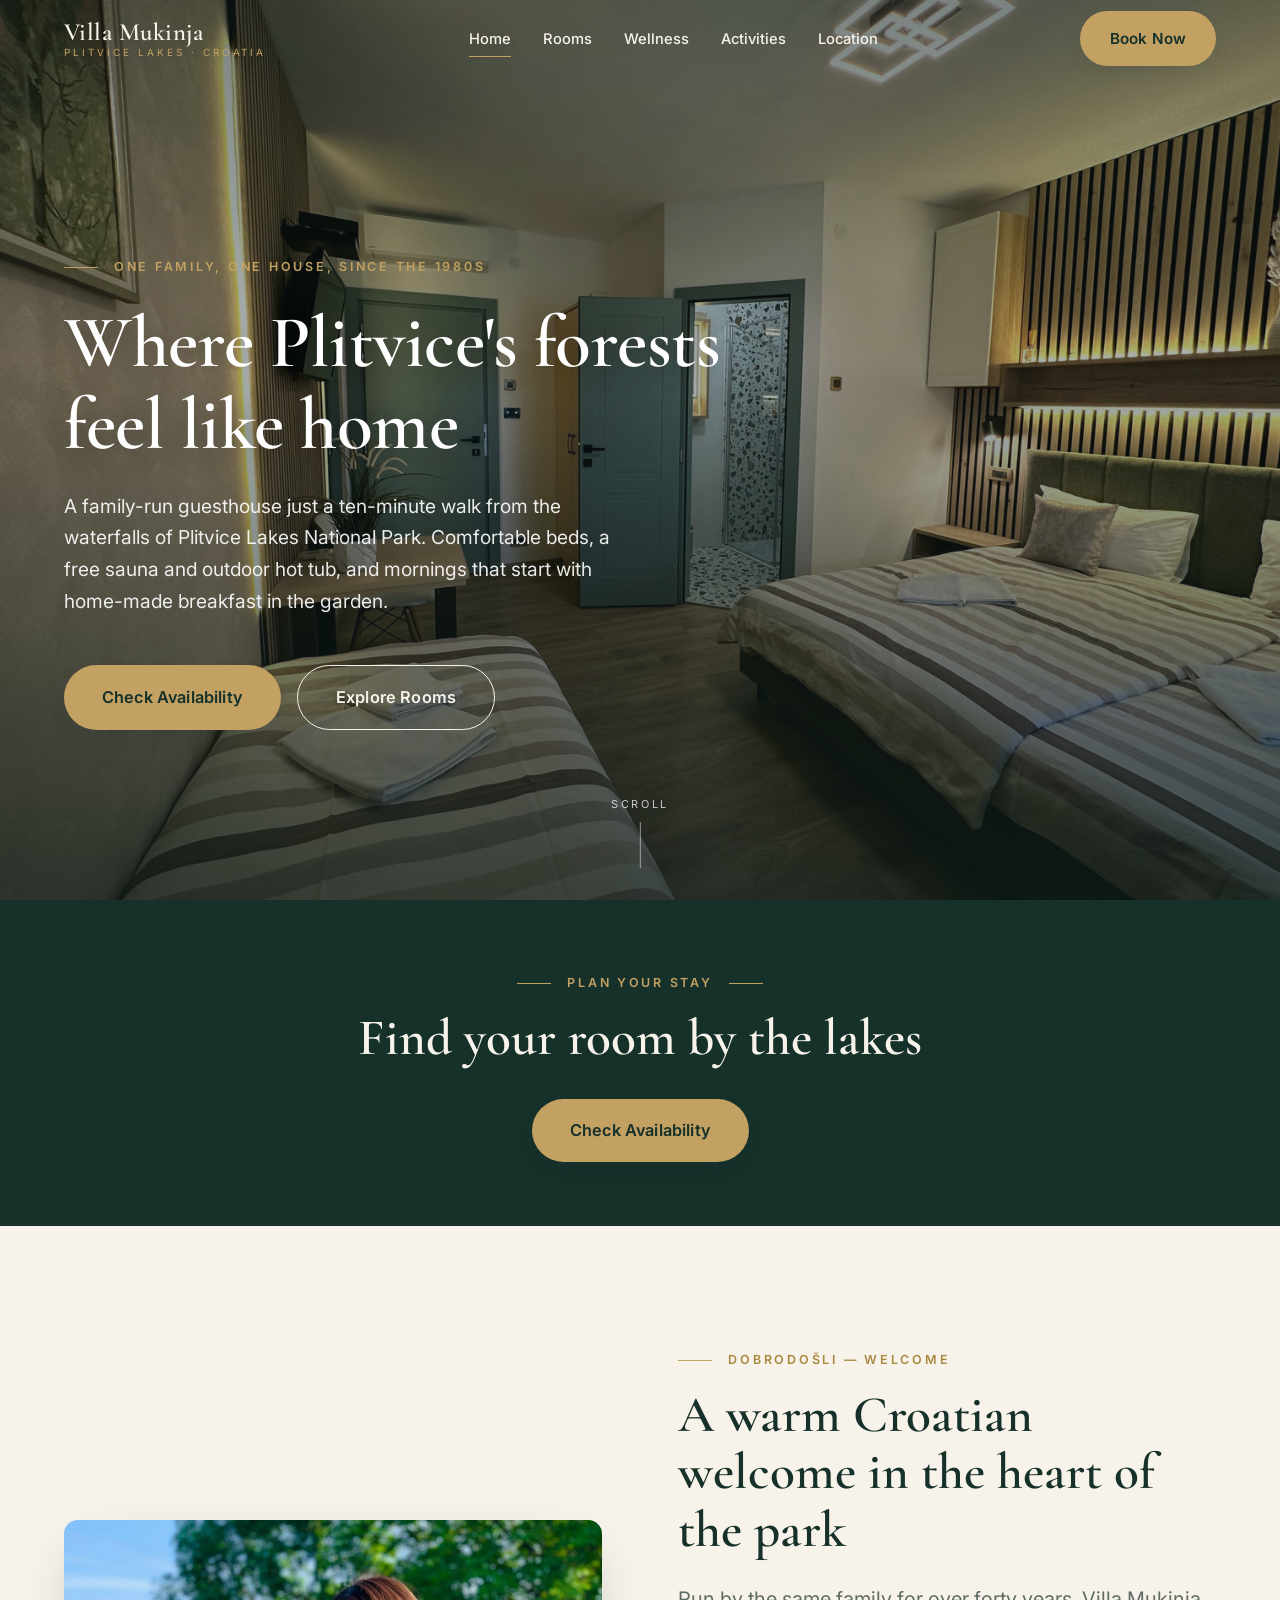
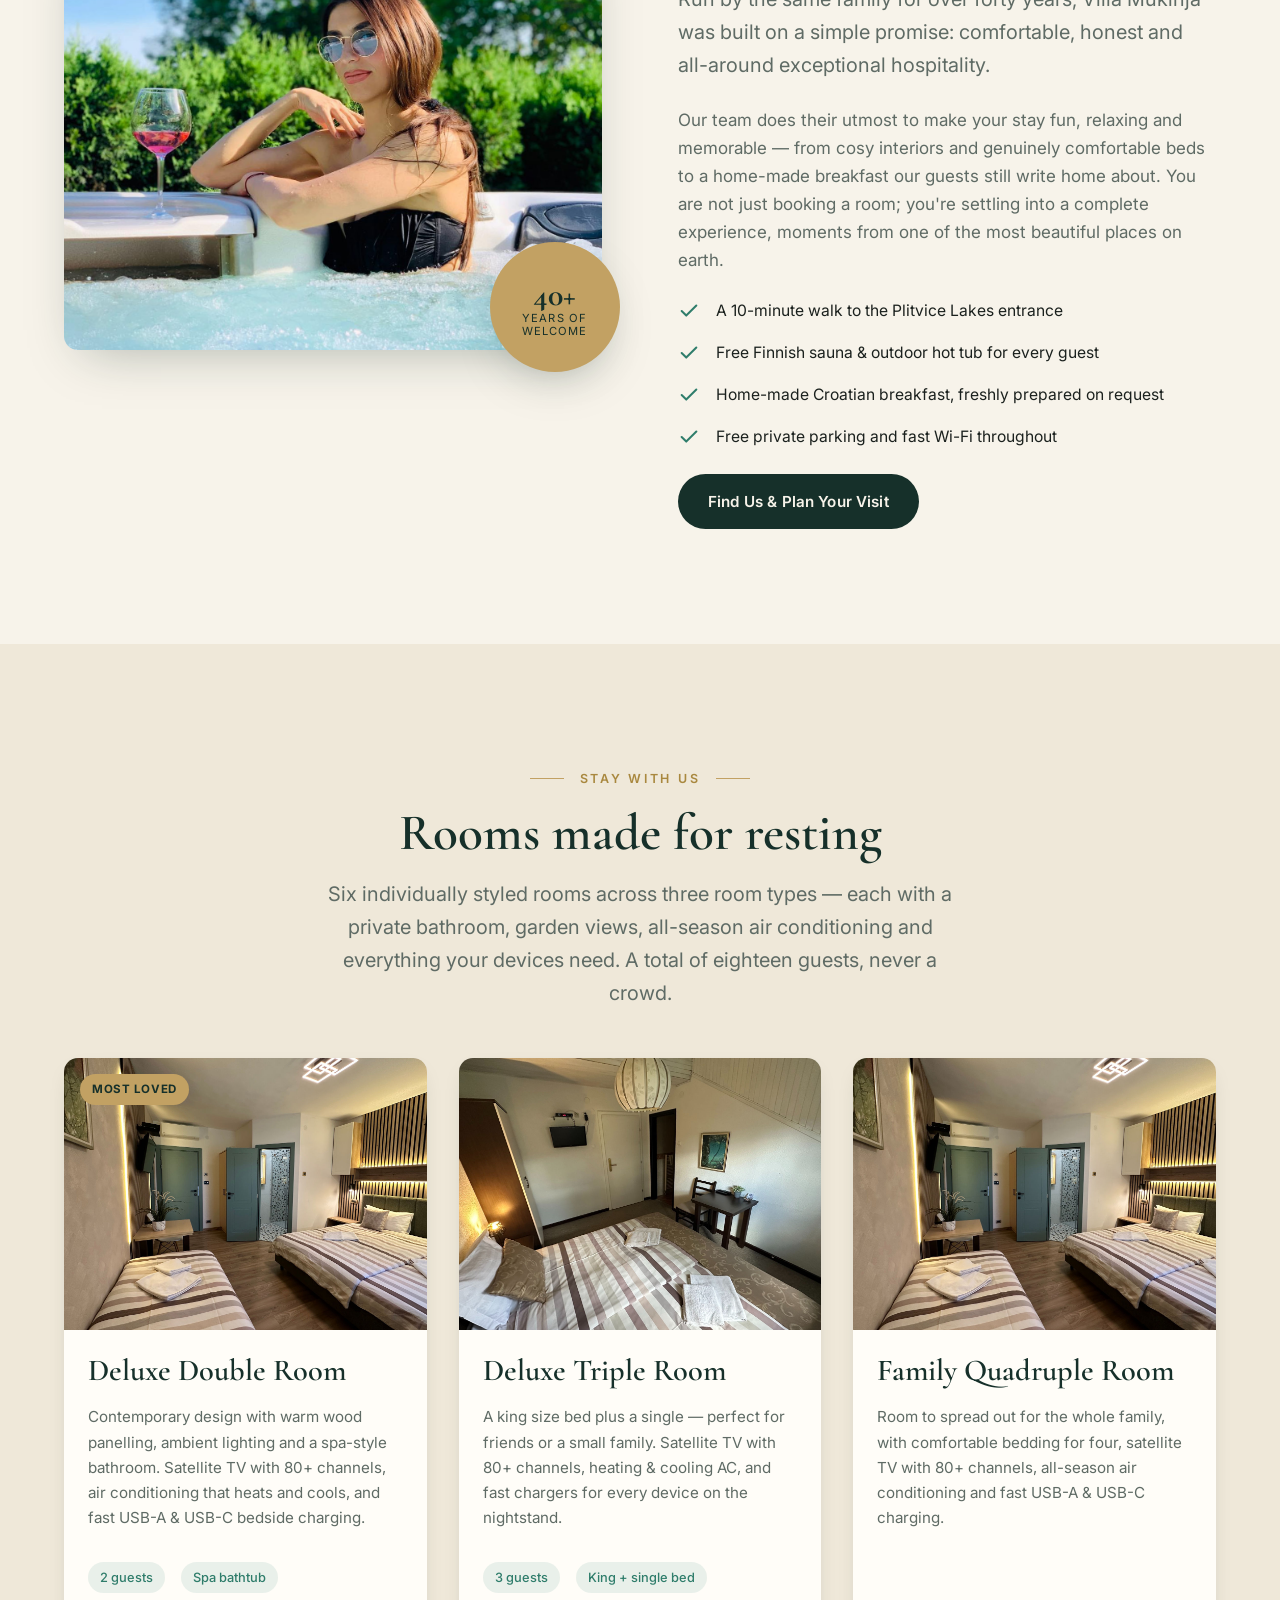
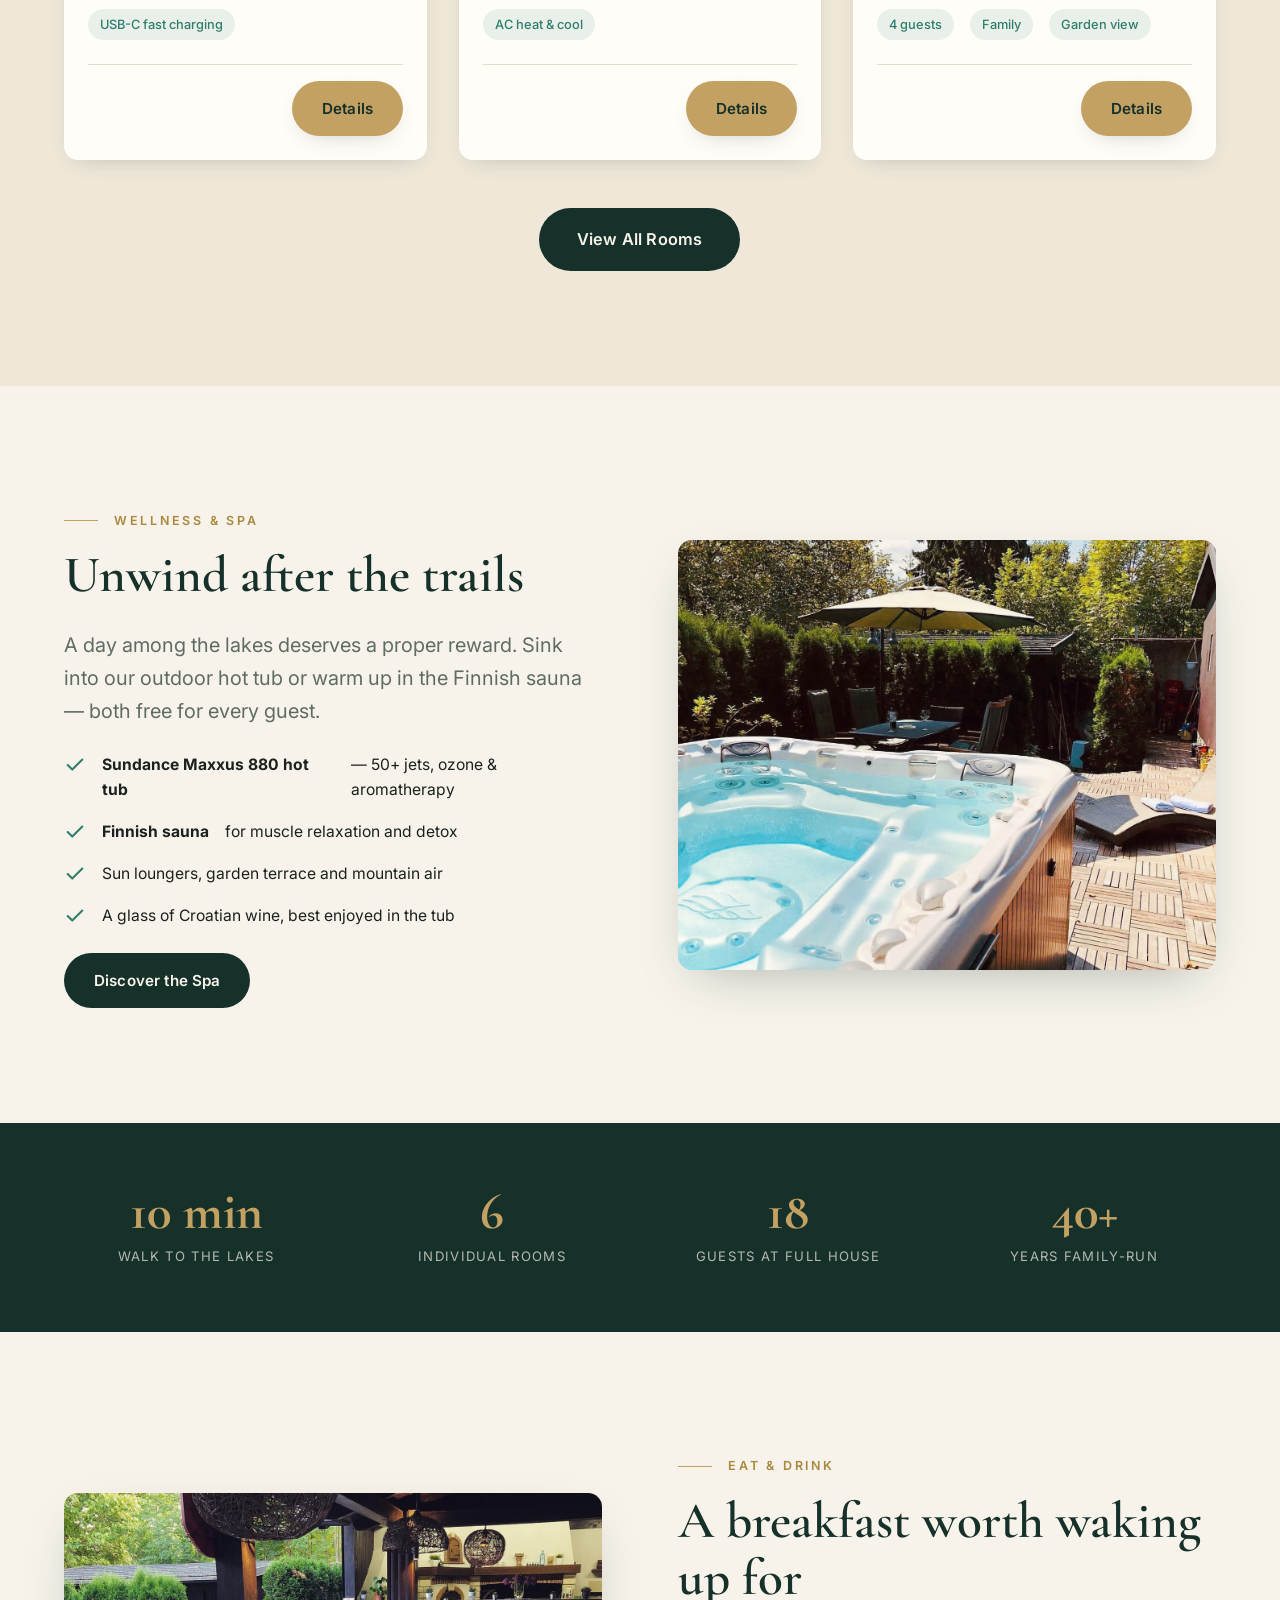
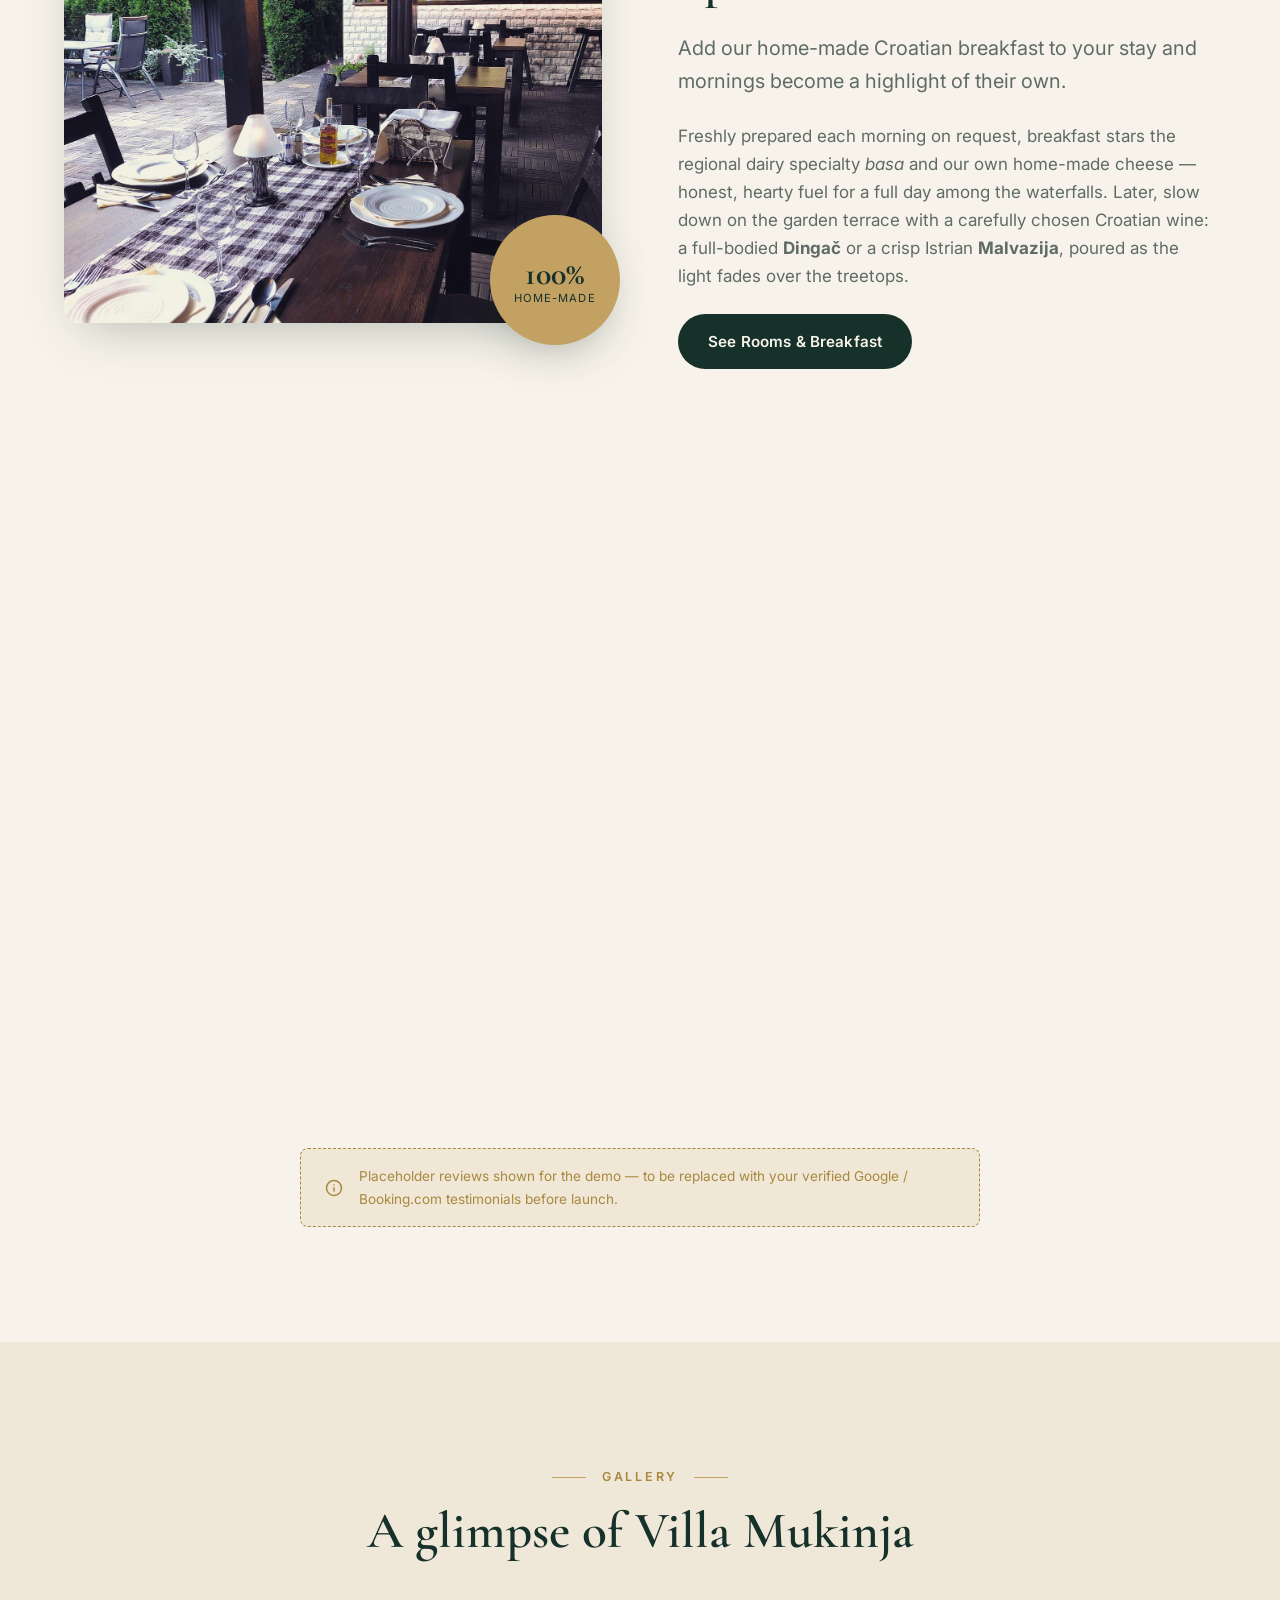
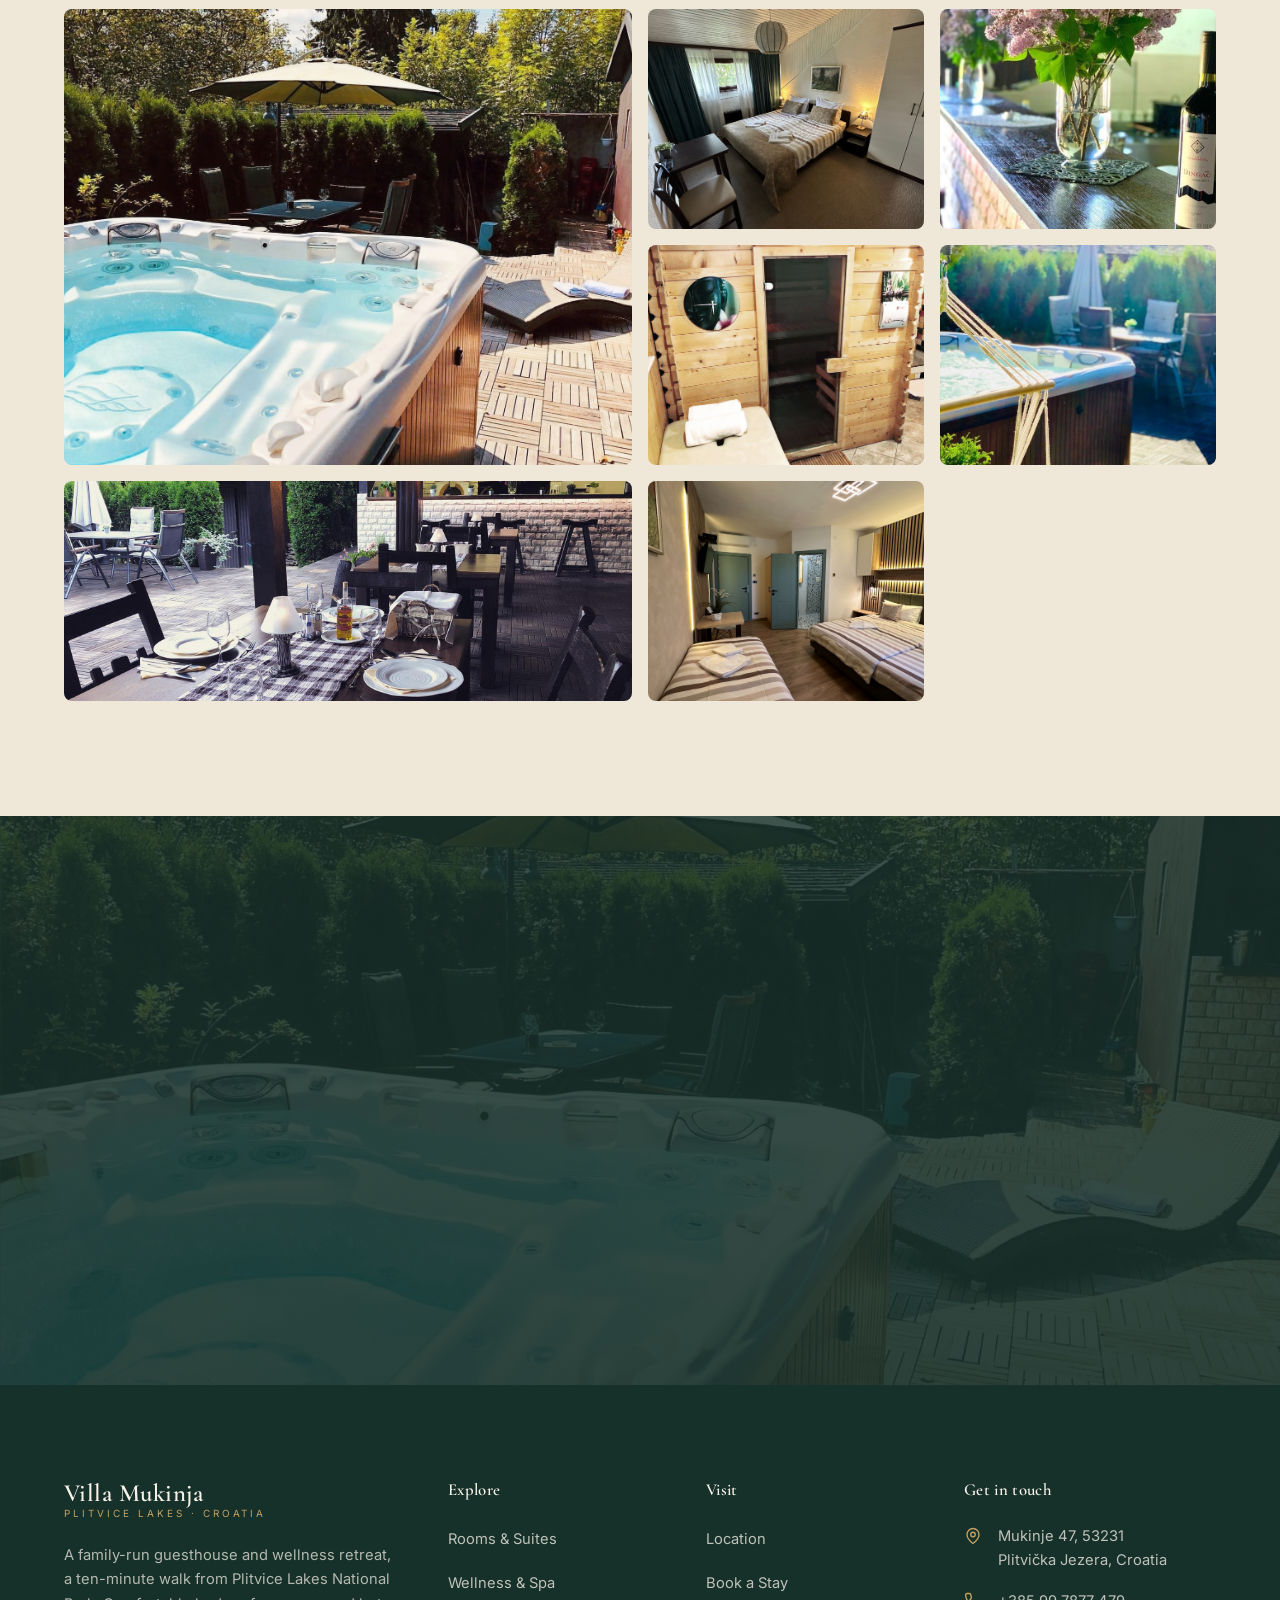
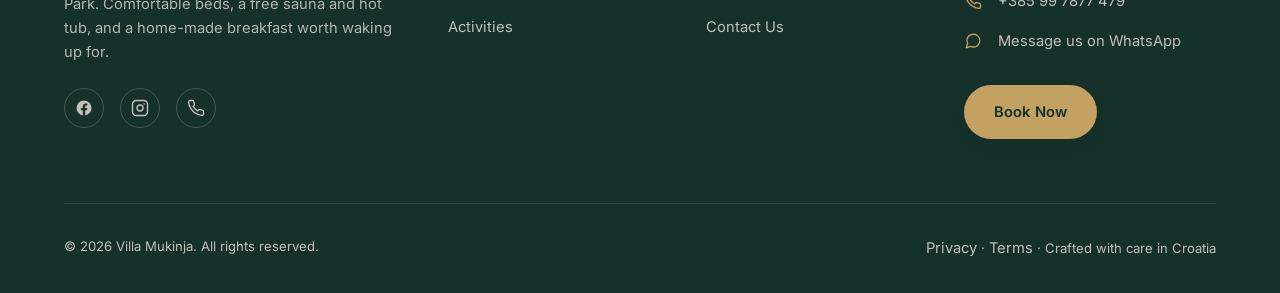
==== index.html @ 8e99ffc9 "Mobile homepage refinements 1. Hero: content sits higher on phones so the photo reads first;    stag" ====
<!DOCTYPE html>
<html lang="en">
<head>
<meta charset="UTF-8">
<meta name="viewport" content="width=device-width, initial-scale=1">
<title>Villa Mukinja | Family-Run Guesthouse & Wellness at Plitvice Lakes, Croatia</title>
<meta name="description" content="A family-run guesthouse with Finnish sauna & outdoor hot tub, a 10-minute walk from Plitvice Lakes National Park. Comfortable rooms, home-made breakfast on request. Book direct for the best rate.">
<link rel="canonical" href="https://www.plitvice-lakes.com/">

<!-- Open Graph -->
<meta property="og:type" content="website">
<meta property="og:title" content="Villa Mukinja | Family-Run Guesthouse & Wellness at Plitvice Lakes">
<meta property="og:description" content="Comfortable rooms, Finnish sauna & outdoor hot tub minutes from Plitvice Lakes National Park. Family-run hospitality since the 1980s.">
<meta property="og:image" content="https://www.plitvice-lakes.com/assets/images/spa-2.jpg">
<meta property="og:url" content="https://www.plitvice-lakes.com/">
<meta name="twitter:card" content="summary_large_image">

<!-- Fonts: preconnect + display swap (self-host before production, per playbook) -->
<link rel="preconnect" href="https://fonts.googleapis.com">
<link rel="preconnect" href="https://fonts.gstatic.com" crossorigin>
<link href="https://fonts.googleapis.com/css2?family=Cormorant+Garamond:wght@500;600;700&family=Inter:wght@400;500;600;700&display=swap" rel="stylesheet">

<!-- Preload LCP hero image -->
<link rel="preload" as="image" href="assets/images/hero.jpg" fetchpriority="high">

<link rel="stylesheet" href="assets/css/style.css">

<!-- Schema: LocalBusiness / GuestHouse -->
<script type="application/ld+json">
{
  "@context": "https://schema.org",
  "@type": "GuestHouse",
  "name": "Villa Mukinja",
  "description": "Family-run guesthouse with Finnish sauna and outdoor hot tub, a 10-minute walk from Plitvice Lakes National Park.",
  "url": "https://www.plitvice-lakes.com/",
  "telephone": "+385997877479",
  "image": "https://www.plitvice-lakes.com/assets/images/hero.jpg",
  "priceRange": "€€",
  "address": {
    "@type": "PostalAddress",
    "streetAddress": "Mukinje 47",
    "addressLocality": "Plitvička Jezera",
    "postalCode": "53231",
    "addressCountry": "HR"
  },
  "geo": { "@type": "GeoCoordinates", "latitude": 44.8654, "longitude": 15.6094 },
  "amenityFeature": [
    { "@type": "LocationFeatureSpecification", "name": "Finnish sauna", "value": true },
    { "@type": "LocationFeatureSpecification", "name": "Outdoor hot tub", "value": true },
    { "@type": "LocationFeatureSpecification", "name": "Free WiFi", "value": true },
    { "@type": "LocationFeatureSpecification", "name": "Free parking", "value": true },
    { "@type": "LocationFeatureSpecification", "name": "Air conditioning", "value": true }
  ],
  "sameAs": [
    "https://www.facebook.com/villa.mukinja/",
    "https://www.instagram.com/villamukinja"
  ]
}
</script>
</head>
<body>

<!-- ============ HEADER ============ -->
<header class="header">
  <div class="container">
    <a class="brand" href="index.html" aria-label="Villa Mukinja home">
      <span class="name">Villa Mukinja</span>
      <span class="sub">Plitvice Lakes · Croatia</span>
    </a>
    <nav class="nav" aria-label="Primary">
      <a href="index.html" class="active">Home</a>
      <a href="rooms.html">Rooms</a>
      <a href="wellness.html">Wellness</a>
      <a href="activities.html">Activities</a>
      <a href="contact.html">Location</a>
      <a class="btn btn-primary" href="booking.html" data-book>Book Now</a>
    </nav>
    <div class="header-cta">
      <a class="btn btn-primary" href="booking.html" data-book>Book Now</a>
      <button class="burger" aria-label="Open menu" aria-expanded="false">
        <span></span><span></span><span></span>
      </button>
    </div>
  </div>
</header>

<!-- ============ HERO ============ -->
<section class="hero">
  <div class="hero-bg"><img src="assets/images/hero.jpg" alt="Stylish modern guest room at Villa Mukinja near Plitvice Lakes" width="1600" height="1067"></div>
  <div class="container">
    <div class="hero-inner">
      <span class="eyebrow reveal">One family, one house, since the 1980s</span>
      <h1 class="reveal d1">Where Plitvice's forests<br>feel like home</h1>
      <p class="lead reveal d2">A family-run guesthouse just a ten-minute walk from the waterfalls of Plitvice Lakes National Park. Comfortable beds, a free sauna and outdoor hot tub, and mornings that start with home-made breakfast in the garden.</p>
      <div class="hero-actions reveal d3">
        <a class="btn btn-primary btn-lg cta-primary" href="booking.html" data-book>Check Availability</a>
        <a class="btn btn-outline btn-lg cta-secondary" href="rooms.html">Explore Rooms</a>
      </div>
    </div>
  </div>
  <div class="scroll-cue"><span>Scroll</span><span class="line"></span></div>
</section>

<!-- ============ BOOKING CTA STRIP ============ -->
<section class="bookcta section--pine">
  <div class="container">
    <span class="eyebrow center">Plan your stay</span>
    <h2>Find your room by the lakes</h2>
    <a class="btn btn-primary btn-lg cta-primary" href="rooms.html">Check Availability</a>
  </div>
</section>

<!-- ============ WELCOME / ABOUT ============ -->
<section class="section">
  <div class="container">
    <div class="split">
      <div class="split-media reveal">
        <img src="assets/images/villa-2.jpg" alt="Guest relaxing in the outdoor hot tub at Villa Mukinja" loading="lazy" width="1600" height="1067">
        <div class="badge"><b>40+</b><span>Years of welcome</span></div>
      </div>
      <div class="split-body reveal d1">
        <span class="eyebrow">Dobrodošli — Welcome</span>
        <h2>A warm Croatian welcome in the heart of the park</h2>
        <p class="lead">Run by the same family for over forty years, Villa Mukinja was built on a simple promise: comfortable, honest and all-around exceptional hospitality.</p>
        <p>Our team does their utmost to make your stay fun, relaxing and memorable — from cosy interiors and genuinely comfortable beds to a home-made breakfast our guests still write home about. You are not just booking a room; you're settling into a complete experience, moments from one of the most beautiful places on earth.</p>
        <ul class="feature-list">
          <li><svg viewBox="0 0 24 24" fill="none" stroke="currentColor" stroke-width="2.2" stroke-linecap="round" stroke-linejoin="round"><path d="M20 6 9 17l-5-5"/></svg> A 10-minute walk to the Plitvice Lakes entrance</li>
          <li><svg viewBox="0 0 24 24" fill="none" stroke="currentColor" stroke-width="2.2" stroke-linecap="round" stroke-linejoin="round"><path d="M20 6 9 17l-5-5"/></svg> Free Finnish sauna &amp; outdoor hot tub for every guest</li>
          <li><svg viewBox="0 0 24 24" fill="none" stroke="currentColor" stroke-width="2.2" stroke-linecap="round" stroke-linejoin="round"><path d="M20 6 9 17l-5-5"/></svg> Home-made Croatian breakfast, freshly prepared on request</li>
          <li><svg viewBox="0 0 24 24" fill="none" stroke="currentColor" stroke-width="2.2" stroke-linecap="round" stroke-linejoin="round"><path d="M20 6 9 17l-5-5"/></svg> Free private parking and fast Wi-Fi throughout</li>
        </ul>
        <a class="btn btn-dark" href="contact.html">Find Us &amp; Plan Your Visit</a>
      </div>
    </div>
  </div>
</section>

<!-- ============ ROOMS PREVIEW ============ -->
<section class="section section--cream2">
  <div class="container">
    <div class="section-head center reveal">
      <span class="eyebrow center">Stay With Us</span>
      <h2>Rooms made for resting</h2>
      <p class="lead">Six individually styled rooms across three room types — each with a private bathroom, garden views, all-season air conditioning and everything your devices need. A total of eighteen guests, never a crowd.</p>
    </div>
    <div class="grid grid-3 room-cards">
      <article class="card reveal">
        <div class="card-media"><img src="assets/images/hero.jpg" alt="Deluxe Double Room with modern wood-panelled interior" loading="lazy"><span class="card-tag">Most loved</span></div>
        <div class="card-body">
          <h3>Deluxe Double Room</h3>
          <p>Contemporary design with warm wood panelling, ambient lighting and a spa-style bathroom. Satellite TV with 80+ channels, air conditioning that heats and cools, and fast USB-A &amp; USB-C bedside charging.</p>
          <div class="card-meta"><span class="chip">2 guests</span><span class="chip">Spa bathtub</span><span class="chip">USB-C fast charging</span></div>
          <div class="card-foot"><span class="price"></span><a class="btn btn-primary cta-secondary" href="rooms.html">Details</a></div>
        </div>
      </article>
      <article class="card reveal d1">
        <div class="card-media"><img src="assets/images/room-2.jpg" alt="Deluxe Triple Room with king size bed and single bed" loading="lazy"></div>
        <div class="card-body">
          <h3>Deluxe Triple Room</h3>
          <p>A king size bed plus a single — perfect for friends or a small family. Satellite TV with 80+ channels, heating &amp; cooling AC, and fast chargers for every device on the nightstand.</p>
          <div class="card-meta"><span class="chip">3 guests</span><span class="chip">King + single bed</span><span class="chip">AC heat &amp; cool</span></div>
          <div class="card-foot"><span class="price"></span><a class="btn btn-primary cta-secondary" href="rooms.html">Details</a></div>
        </div>
      </article>
      <article class="card reveal d2">
        <div class="card-media"><img src="assets/images/room-5.jpg" alt="Spacious Family Quadruple Room" loading="lazy"></div>
        <div class="card-body">
          <h3>Family Quadruple Room</h3>
          <p>Room to spread out for the whole family, with comfortable bedding for four, satellite TV with 80+ channels, all-season air conditioning and fast USB-A &amp; USB-C charging.</p>
          <div class="card-meta"><span class="chip">4 guests</span><span class="chip">Family</span><span class="chip">Garden view</span></div>
          <div class="card-foot"><span class="price"></span><a class="btn btn-primary cta-secondary" href="rooms.html">Details</a></div>
        </div>
      </article>
    </div>
    <div style="text-align:center;margin-top:var(--s5)" class="reveal">
      <a class="btn btn-dark btn-lg" href="rooms.html">View All Rooms</a>
    </div>
  </div>
</section>

<!-- ============ WELLNESS ============ -->
<section class="section">
  <div class="container">
    <div class="split reverse">
      <div class="split-media reveal">
        <img src="assets/images/spa-2.jpg" alt="Outdoor hot tub with loungers surrounded by greenery" loading="lazy" width="1600" height="1067">
      </div>
      <div class="split-body reveal d1">
        <span class="eyebrow">Wellness &amp; Spa</span>
        <h2>Unwind after the trails</h2>
        <p class="lead">A day among the lakes deserves a proper reward. Sink into our outdoor hot tub or warm up in the Finnish sauna — both free for every guest.</p>
        <ul class="feature-list">
          <li><svg viewBox="0 0 24 24" fill="none" stroke="currentColor" stroke-width="2.2" stroke-linecap="round" stroke-linejoin="round"><path d="M20 6 9 17l-5-5"/></svg> <strong>Sundance Maxxus 880 hot tub</strong> — 50+ jets, ozone &amp; aromatherapy</li>
          <li><svg viewBox="0 0 24 24" fill="none" stroke="currentColor" stroke-width="2.2" stroke-linecap="round" stroke-linejoin="round"><path d="M20 6 9 17l-5-5"/></svg> <strong>Finnish sauna</strong> for muscle relaxation and detox</li>
          <li><svg viewBox="0 0 24 24" fill="none" stroke="currentColor" stroke-width="2.2" stroke-linecap="round" stroke-linejoin="round"><path d="M20 6 9 17l-5-5"/></svg> Sun loungers, garden terrace and mountain air</li>
          <li><svg viewBox="0 0 24 24" fill="none" stroke="currentColor" stroke-width="2.2" stroke-linecap="round" stroke-linejoin="round"><path d="M20 6 9 17l-5-5"/></svg> A glass of Croatian wine, best enjoyed in the tub</li>
        </ul>
        <a class="btn btn-dark" href="wellness.html">Discover the Spa</a>
      </div>
    </div>
  </div>
</section>

<!-- ============ STATS BAND ============ -->
<section class="section--tight section--pine">
  <div class="container">
    <div class="stats">
      <div class="stat reveal"><b data-count="10" data-suffix=" min">0</b><span>Walk to the lakes</span></div>
      <div class="stat reveal d1"><b data-count="6">0</b><span>Individual rooms</span></div>
      <div class="stat reveal d2"><b data-count="18">0</b><span>Guests at full house</span></div>
      <div class="stat reveal d3"><b data-count="40" data-suffix="+">0</b><span>Years family-run</span></div>
    </div>
  </div>
</section>

<!-- ============ BREAKFAST & GARDEN ============ -->
<section class="section">
  <div class="container">
    <div class="split">
      <div class="split-media reveal">
        <img src="assets/images/restaurant-2.jpg" alt="Garden terrace set for breakfast at Villa Mukinja" loading="lazy" width="1600" height="1067">
        <div class="badge"><b>100%</b><span>Home-made</span></div>
      </div>
      <div class="split-body reveal d1">
        <span class="eyebrow">Eat &amp; Drink</span>
        <h2>A breakfast worth waking up for</h2>
        <p class="lead">Add our home-made Croatian breakfast to your stay and mornings become a highlight of their own.</p>
        <p>Freshly prepared each morning on request, breakfast stars the regional dairy specialty <em>basa</em> and our own home-made cheese — honest, hearty fuel for a full day among the waterfalls. Later, slow down on the garden terrace with a carefully chosen Croatian wine: a full-bodied <strong>Dingač</strong> or a crisp Istrian <strong>Malvazija</strong>, poured as the light fades over the treetops.</p>
        <a class="btn btn-dark" href="rooms.html" style="margin-top:var(--s3)">See Rooms &amp; Breakfast</a>
      </div>
    </div>
  </div>
</section>

<!-- ============ TESTIMONIALS ============ -->
<section class="section">
  <div class="container">
    <div class="section-head center reveal">
      <span class="eyebrow center">Guest Stories</span>
      <h2>Loved by travellers from around the world</h2>
    </div>
    <div class="quote-grid">
      <figure class="quote reveal">
        <div class="stars">★★★★★</div>
        <p>"The breakfast alone is worth the stay — and the sauna and hot tub after a day of hiking were heaven. The host made us feel like family."</p>
        <figcaption class="who"><span class="av">A</span><span><b>Anna &amp; Lukas</b><span>Germany</span></span></figcaption>
      </figure>
      <figure class="quote reveal d1">
        <div class="stars">★★★★★</div>
        <p>"Spotless rooms, incredible food and a ten-minute walk to the lakes. You couldn't ask for a better base to explore Plitvice."</p>
        <figcaption class="who"><span class="av">M</span><span><b>Marco</b><span>Italy</span></span></figcaption>
      </figure>
      <figure class="quote reveal d2">
        <div class="stars">★★★★★</div>
        <p>"The attention from our host was exceptional. Everything was thought of. We left relaxed and already planning our return."</p>
        <figcaption class="who"><span class="av">S</span><span><b>Sophie</b><span>France</span></span></figcaption>
      </figure>
    </div>
    <div class="placeholder-note" style="max-width:680px;margin:var(--s4) auto 0">
      <svg viewBox="0 0 24 24" fill="none" stroke="currentColor" stroke-width="2" stroke-linecap="round" stroke-linejoin="round"><circle cx="12" cy="12" r="10"/><path d="M12 16v-4M12 8h.01"/></svg> Placeholder reviews shown for the demo — to be replaced with your verified Google / Booking.com testimonials before launch.
    </div>
  </div>
</section>

<!-- ============ GALLERY ============ -->
<section class="section section--cream2">
  <div class="container">
    <div class="section-head center reveal">
      <span class="eyebrow center">Gallery</span>
      <h2>A glimpse of Villa Mukinja</h2>
    </div>
    <div class="gallery reveal">
      <a class="wide tall" href="assets/images/spa-2.jpg" data-lightbox><img src="assets/images/spa-2.jpg" alt="Outdoor hot tub and garden terrace" loading="lazy"></a>
      <a href="assets/images/room-1.jpg" data-lightbox><img src="assets/images/room-1.jpg" alt="Cosy double room" loading="lazy"></a>
      <a href="assets/images/restaurant-3.jpg" data-lightbox><img src="assets/images/restaurant-3.jpg" alt="Wine and flowers at the bar" loading="lazy"></a>
      <a href="assets/images/spa-3.jpg" data-lightbox><img src="assets/images/spa-3.jpg" alt="Finnish sauna interior" loading="lazy"></a>
      <a href="assets/images/villa-3.jpg" data-lightbox><img src="assets/images/villa-3.jpg" alt="Hot tub with hammock" loading="lazy"></a>
      <a class="wide" href="assets/images/restaurant-2.jpg" data-lightbox><img src="assets/images/restaurant-2.jpg" alt="Garden terrace" loading="lazy"></a>
      <a href="assets/images/room-5.jpg" data-lightbox><img src="assets/images/room-5.jpg" alt="Family room" loading="lazy"></a>
    </div>
  </div>
</section>

<!-- ============ CTA BAND ============ -->
<section class="section cta-band">
  <div class="bg"><img src="assets/images/spa-2.jpg" alt="" loading="lazy" aria-hidden="true"></div>
  <div class="container">
    <span class="eyebrow center reveal">Your Plitvice escape awaits</span>
    <h2 class="reveal d1">Book directly &amp; stay for less</h2>
    <p class="lead reveal d2">Reserve through us for the best available rate, a warm welcome and the full Villa Mukinja experience — free sauna and hot tub with every room, and home-made breakfast on request.</p>
    <div class="hero-actions reveal d3">
      <a class="btn btn-primary btn-lg cta-primary" href="booking.html" data-book>Check Availability</a>
      <a class="btn btn-outline btn-lg whatsapp-link" href="https://wa.me/385997877479" target="_blank" rel="noopener">Message on WhatsApp</a>
    </div>
  </div>
</section>

<footer class="footer">
  <div class="container">
    <div class="footer-grid">
      <div>
        <a class="brand" href="index.html" style="margin-bottom:var(--s3)"><span class="name">Villa Mukinja</span><span class="sub">Plitvice Lakes · Croatia</span></a>
        <p>A family-run guesthouse and wellness retreat, a ten-minute walk from Plitvice Lakes National Park. Comfortable beds, a free sauna and hot tub, and a home-made breakfast worth waking up for.</p>
        <div class="socials">
          <a href="https://www.facebook.com/villa.mukinja/" target="_blank" rel="noopener" aria-label="Facebook"><svg viewBox="0 0 24 24" fill="currentColor"><path d="M22 12a10 10 0 1 0-11.56 9.88v-6.99H7.9V12h2.54V9.8c0-2.5 1.49-3.89 3.78-3.89 1.09 0 2.24.2 2.24.2v2.46h-1.26c-1.24 0-1.63.77-1.63 1.56V12h2.78l-.45 2.89h-2.33v6.99A10 10 0 0 0 22 12Z"/></svg></a>
          <a href="https://www.instagram.com/villamukinja" target="_blank" rel="noopener" aria-label="Instagram"><svg viewBox="0 0 24 24" fill="none" stroke="currentColor" stroke-width="1.9" stroke-linecap="round" stroke-linejoin="round"><rect x="2" y="2" width="20" height="20" rx="5"/><circle cx="12" cy="12" r="4"/><path d="M17.5 6.5h.01"/></svg></a>
          <a href="https://wa.me/385997877479" target="_blank" rel="noopener" aria-label="WhatsApp" class="whatsapp-link"><svg viewBox="0 0 24 24" fill="none" stroke="currentColor" stroke-width="1.8" stroke-linecap="round" stroke-linejoin="round"><path d="M22 16.92v3a2 2 0 0 1-2.18 2 19.79 19.79 0 0 1-8.63-3.07 19.5 19.5 0 0 1-6-6 19.79 19.79 0 0 1-3.07-8.67A2 2 0 0 1 4.11 2h3a2 2 0 0 1 2 1.72c.13.96.36 1.9.7 2.81a2 2 0 0 1-.45 2.11L8.09 9.91a16 16 0 0 0 6 6l1.27-1.27a2 2 0 0 1 2.11-.45c.91.34 1.85.57 2.81.7A2 2 0 0 1 22 16.92Z"/></svg></a>
        </div>
      </div>
      <div>
        <h4>Explore</h4>
        <ul>
          <li><a href="rooms.html">Rooms &amp; Suites</a></li>
          <li><a href="wellness.html">Wellness &amp; Spa</a></li>
          <li><a href="activities.html">Activities</a></li>
        </ul>
      </div>
      <div>
        <h4>Visit</h4>
        <ul>
          <li><a href="contact.html">Location</a></li>
          <li><a href="booking.html" data-book>Book a Stay</a></li>
          <li><a href="contact.html">Contact Us</a></li>
        </ul>
      </div>
      <div>
        <h4>Get in touch</h4>
        <div class="contact-row"><svg viewBox="0 0 24 24" fill="none" stroke="currentColor" stroke-width="1.8" stroke-linecap="round" stroke-linejoin="round"><path d="M20 10c0 6-8 12-8 12s-8-6-8-12a8 8 0 0 1 16 0Z"/><circle cx="12" cy="10" r="3"/></svg><span>Mukinje 47, 53231<br>Plitvička Jezera, Croatia</span></div>
        <div class="contact-row"><svg viewBox="0 0 24 24" fill="none" stroke="currentColor" stroke-width="1.8" stroke-linecap="round" stroke-linejoin="round"><path d="M22 16.92v3a2 2 0 0 1-2.18 2 19.79 19.79 0 0 1-8.63-3.07 19.5 19.5 0 0 1-6-6 19.79 19.79 0 0 1-3.07-8.67A2 2 0 0 1 4.11 2h3a2 2 0 0 1 2 1.72c.13.96.36 1.9.7 2.81a2 2 0 0 1-.45 2.11L8.09 9.91a16 16 0 0 0 6 6l1.27-1.27a2 2 0 0 1 2.11-.45c.91.34 1.85.57 2.81.7A2 2 0 0 1 22 16.92Z"/></svg><a href="tel:+385997877479">+385 99 7877 479</a></div>
        <div class="contact-row"><svg viewBox="0 0 24 24" fill="none" stroke="currentColor" stroke-width="1.8" stroke-linecap="round" stroke-linejoin="round"><path d="M21 11.5a8.38 8.38 0 0 1-.9 3.8 8.5 8.5 0 0 1-7.6 4.7 8.38 8.38 0 0 1-3.8-.9L3 21l1.9-5.7a8.38 8.38 0 0 1-.9-3.8 8.5 8.5 0 0 1 4.7-7.6 8.38 8.38 0 0 1 3.8-.9h.5a8.48 8.48 0 0 1 8 8v.5z"/></svg><a href="https://wa.me/385997877479" target="_blank" rel="noopener" class="whatsapp-link">Message us on WhatsApp</a></div>
        <a class="btn btn-primary cta-primary" href="booking.html" data-book style="margin-top:var(--s2)">Book Now</a>
      </div>
    </div>
    <div class="footer-bottom">
      <span>© <span id="year">2026</span> Villa Mukinja. All rights reserved.</span>
      <span><a href="privacy.html">Privacy</a> · <a href="terms.html">Terms</a> · Crafted with care in Croatia</span>
    </div>
  </div>
</footer>

<!-- ============ STICKY MOBILE CTA ============ -->
<div class="mobile-cta">
  <a class="btn btn-dark cta-secondary" href="tel:+385997877479">Call</a>
  <a class="btn btn-primary cta-primary" href="booking.html" data-book>Book Now</a>
</div>

<script src="assets/js/main.js"></script>
</body>
</html>
---- assets/css/style.css ----
/* ===================================================================
   Villa Mukinja — Design System
   Theme: "Forest & Lake" — nature-luxury for Plitvice Lakes
   Built per Rapid Launch playbook: design tokens, 8px scale,
   reusable components, tracking-ready, performance-first.
   =================================================================== */

/* ---------- Design Tokens ---------- */
:root {
  /* Palette */
  --pine:        #16302a;   /* deep forest green (primary dark) */
  --pine-2:      #1f4239;   /* secondary surface */
  --lake:        #2f7d6b;   /* lake teal-green */
  --lake-light:  #4ca58e;
  --brass:       #c2a163;   /* warm gold accent */
  --brass-deep:  #a9883f;
  --cream:       #f7f3ea;   /* page background */
  --cream-2:     #efe8d9;   /* alt section bg */
  --paper:       #fffdf8;   /* cards */
  --ink:         #1b211e;   /* body text */
  --muted:       #5f6b65;   /* secondary text */
  --line:        #e2dccd;   /* hairline borders */
  --white:       #ffffff;

  /* Typography */
  --font-display: "Cormorant Garamond", Georgia, "Times New Roman", serif;
  --font-body:    "Inter", -apple-system, BlinkMacSystemFont, "Segoe UI", Roboto, Helvetica, Arial, sans-serif;

  /* Spacing scale (8px) */
  --s1: 8px;  --s2: 16px; --s3: 24px; --s4: 32px;
  --s5: 48px; --s6: 64px; --s7: 96px; --s8: 128px;

  /* Misc */
  --radius:   14px;
  --radius-s: 8px;
  --shadow:   0 18px 50px -20px rgba(22, 48, 42, .35);
  --shadow-s: 0 8px 24px -12px rgba(22, 48, 42, .28);
  --maxw: 1200px;
  --ease: cubic-bezier(.22, .61, .36, 1);
  --header-h: 78px;
}

/* ---------- Reset ---------- */
*, *::before, *::after { box-sizing: border-box; margin: 0; padding: 0; }
html { scroll-behavior: smooth; -webkit-text-size-adjust: 100%; }
@media (prefers-reduced-motion: reduce) {
  html { scroll-behavior: auto; }
  *, *::before, *::after { animation-duration: .001ms !important; transition-duration: .001ms !important; }
}
body {
  font-family: var(--font-body);
  color: var(--ink);
  background: var(--cream);
  line-height: 1.65;
  font-size: 17px;
  overflow-x: hidden;
  -webkit-font-smoothing: antialiased;
}
img { max-width: 100%; height: auto; display: block; }
a { color: inherit; text-decoration: none; }
ul { list-style: none; }
button { font-family: inherit; cursor: pointer; border: none; background: none; }

/* ---------- Typography ---------- */
h1, h2, h3, h4 { font-family: var(--font-display); font-weight: 600; line-height: 1.12; color: var(--pine); }
h1 { font-size: clamp(2.6rem, 6vw, 4.6rem); letter-spacing: -.5px; }
h2 { font-size: clamp(2rem, 4.2vw, 3.2rem); }
h3 { font-size: clamp(1.4rem, 2.4vw, 1.9rem); }
p  { color: var(--muted); }
.lead { font-size: clamp(1.05rem, 1.6vw, 1.25rem); color: var(--muted); }

.eyebrow {
  font-family: var(--font-body);
  font-size: .78rem; font-weight: 600;
  letter-spacing: .22em; text-transform: uppercase;
  color: var(--brass-deep);
  display: inline-flex; align-items: center; gap: var(--s2);
}
.eyebrow::before { content: ""; width: 34px; height: 1px; background: var(--brass); display: inline-block; }
.eyebrow.center::after { content: ""; width: 34px; height: 1px; background: var(--brass); display: inline-block; }

/* ---------- Layout ---------- */
.container { width: 100%; max-width: var(--maxw); margin-inline: auto; padding-inline: var(--s3); }
.section { padding-block: clamp(var(--s6), 9vw, var(--s8)); }
.section--tight { padding-block: var(--s6); }
.section--cream2 { background: var(--cream-2); }
.section--pine { background: var(--pine); color: var(--cream); }
.section--pine h2, .section--pine h3 { color: var(--cream); }
.section-head { max-width: 640px; margin-bottom: var(--s5); }
.section-head.center { margin-inline: auto; text-align: center; }
.section-head h2 { margin: var(--s2) 0 var(--s2); }

/* ---------- Buttons ---------- */
.btn {
  display: inline-flex; align-items: center; justify-content: center; gap: var(--s1);
  padding: 15px 30px; border-radius: 999px;
  font-weight: 600; font-size: .95rem; letter-spacing: .01em;
  transition: transform .35s var(--ease), box-shadow .35s var(--ease), background .3s, color .3s;
  will-change: transform;
}
.btn:active { transform: translateY(1px); }
.btn-primary { background: var(--brass); color: var(--pine); box-shadow: var(--shadow-s); }
.btn-primary:hover { background: var(--brass-deep); color: var(--white); transform: translateY(-3px); box-shadow: var(--shadow); }
.btn-outline { border: 1.5px solid currentColor; color: var(--cream); }
.btn-outline:hover { background: var(--cream); color: var(--pine); transform: translateY(-3px); }
.btn-dark { background: var(--pine); color: var(--cream); }
.btn-dark:hover { background: var(--pine-2); transform: translateY(-3px); box-shadow: var(--shadow); }
.btn-block { width: 100%; }
.btn-lg { padding: 18px 38px; font-size: 1.02rem; }

/* ---------- Header ---------- */
.header {
  position: fixed; inset: 0 0 auto 0; z-index: 100;
  height: var(--header-h);
  display: flex; align-items: center;
  transition: background .4s var(--ease), box-shadow .4s var(--ease), height .4s var(--ease);
}
.header .container { display: flex; align-items: center; justify-content: space-between; gap: var(--s3); }
.header.scrolled { background: rgba(247, 243, 234, .92); backdrop-filter: blur(12px); box-shadow: 0 1px 0 var(--line); height: 66px; }

.brand { display: flex; flex-direction: column; line-height: 1; z-index: 110; }
.brand .name { font-family: var(--font-display); font-size: 1.55rem; font-weight: 600; color: var(--cream); letter-spacing: .02em; transition: color .4s; }
.brand .sub  { font-size: .62rem; letter-spacing: .3em; text-transform: uppercase; color: var(--brass); margin-top: 3px; }
.header.scrolled .brand .name { color: var(--pine); }

.nav { display: flex; align-items: center; gap: var(--s4); }
.nav a {
  font-size: .92rem; font-weight: 500; color: var(--cream);
  position: relative; transition: color .3s; padding: 4px 0;
}
.header.scrolled .nav a { color: var(--ink); }
.nav a::after {
  content: ""; position: absolute; left: 0; bottom: -2px; height: 1.5px; width: 0;
  background: var(--brass); transition: width .35s var(--ease);
}
.nav a:hover::after, .nav a.active::after { width: 100%; }
.nav a:hover { color: var(--brass); }
.header.scrolled .nav a:hover { color: var(--brass-deep); }

.header-cta { display: flex; align-items: center; gap: var(--s2); }

/* Burger */
.burger { display: none; flex-direction: column; gap: 5px; width: 30px; height: 24px; justify-content: center; z-index: 110; }
.burger span { height: 2px; width: 100%; background: var(--cream); border-radius: 2px; transition: transform .35s var(--ease), opacity .25s; }
.header.scrolled .burger span { background: var(--pine); }
.menu-open .burger span { background: var(--pine); }
.menu-open .burger span:nth-child(1) { transform: translateY(7px) rotate(45deg); }
.menu-open .burger span:nth-child(2) { opacity: 0; }
.menu-open .burger span:nth-child(3) { transform: translateY(-7px) rotate(-45deg); }

/* ---------- Hero ---------- */
.hero { position: relative; min-height: 100svh; display: flex; align-items: center; color: var(--cream); overflow: hidden; }
.hero-bg { position: absolute; inset: 0; z-index: -2; }
.hero-bg img { width: 100%; height: 100%; object-fit: cover; }
.hero::after {
  content: ""; position: absolute; inset: 0; z-index: -1;
  background: linear-gradient(180deg, rgba(15,30,26,.55) 0%, rgba(15,30,26,.35) 40%, rgba(15,30,26,.78) 100%);
}
.hero-inner { padding-top: var(--header-h); max-width: 820px; }
.hero h1 { color: var(--white); margin: var(--s3) 0 var(--s3); text-shadow: 0 2px 30px rgba(0,0,0,.3); }
.hero .lead { color: rgba(255,255,255,.9); max-width: 560px; font-size: 1.2rem; }
.hero-actions { display: flex; flex-wrap: wrap; gap: var(--s2); margin-top: var(--s5); }
.hero .eyebrow { color: var(--brass); }
.hero .eyebrow::before { background: var(--brass); }

.scroll-cue {
  position: absolute; bottom: var(--s4); left: 50%; transform: translateX(-50%);
  display: flex; flex-direction: column; align-items: center; gap: var(--s1);
  font-size: .68rem; letter-spacing: .25em; text-transform: uppercase; color: rgba(255,255,255,.75);
}
.scroll-cue .line { width: 1px; height: 46px; background: rgba(255,255,255,.5); position: relative; overflow: hidden; }
.scroll-cue .line::after { content: ""; position: absolute; top: -50%; left: 0; width: 100%; height: 50%; background: var(--brass); animation: cue 2s var(--ease) infinite; }
@keyframes cue { 0% { top: -50%; } 100% { top: 100%; } }

/* ---------- Quick booking bar ---------- */
.bookbar { background: var(--pine); color: var(--cream); position: relative; z-index: 5; }
.bookbar .inner {
  display: grid; grid-template-columns: repeat(4, 1fr) auto; gap: var(--s3); align-items: end;
  padding: var(--s4) var(--s3);
}
.bookbar .field { display: flex; flex-direction: column; gap: 6px; }
.bookbar label { font-size: .72rem; letter-spacing: .14em; text-transform: uppercase; color: var(--brass); }
.bookbar input, .bookbar select {
  background: rgba(255,255,255,.07); border: 1px solid rgba(255,255,255,.18);
  color: var(--cream); padding: 12px 14px; border-radius: var(--radius-s); font-size: .95rem; font-family: inherit;
  transition: border-color .3s, background .3s;
}
.bookbar input::-webkit-calendar-picker-indicator { filter: invert(.8); }
.bookbar input:focus, .bookbar select:focus { outline: none; border-color: var(--brass); background: rgba(255,255,255,.12); }

/* ---------- Cards / grids ---------- */
.grid { display: grid; gap: var(--s4); }
.grid-2 { grid-template-columns: repeat(2, 1fr); }
.grid-3 { grid-template-columns: repeat(3, 1fr); }
.grid-4 { grid-template-columns: repeat(4, 1fr); }

.card {
  background: var(--paper); border-radius: var(--radius); overflow: hidden;
  box-shadow: var(--shadow-s); transition: transform .5s var(--ease), box-shadow .5s var(--ease);
  display: flex; flex-direction: column;
}
.card:hover { transform: translateY(-8px); box-shadow: var(--shadow); }
.card-media { position: relative; aspect-ratio: 4/3; overflow: hidden; }
.card-media img { width: 100%; height: 100%; object-fit: cover; transition: transform .8s var(--ease); }
.card:hover .card-media img { transform: scale(1.07); }
.card-tag { position: absolute; top: var(--s2); left: var(--s2); background: var(--brass); color: var(--pine); font-size: .72rem; font-weight: 700; letter-spacing: .05em; padding: 6px 12px; border-radius: 999px; text-transform: uppercase; }
.card-body { padding: var(--s3); display: flex; flex-direction: column; gap: var(--s2); flex: 1; }
.card-body h3 { color: var(--pine); }
.card-body p { font-size: .95rem; }
.card-meta { display: flex; flex-wrap: wrap; gap: var(--s2); margin-top: auto; padding-top: var(--s2); }
.chip { font-size: .8rem; color: var(--lake); background: rgba(47,125,107,.1); padding: 5px 12px; border-radius: 999px; font-weight: 500; }
.card-foot { display: flex; align-items: center; justify-content: space-between; gap: var(--s2); padding-top: var(--s2); border-top: 1px solid var(--line); margin-top: var(--s1); }
.price { font-family: var(--font-display); font-size: 1.5rem; color: var(--pine); font-weight: 600; }
.price small { font-family: var(--font-body); font-size: .72rem; color: var(--muted); letter-spacing: .05em; }

/* ---------- Split feature ---------- */
.split { display: grid; grid-template-columns: 1fr 1fr; gap: clamp(var(--s4), 6vw, var(--s7)); align-items: center; }
.split.reverse .split-media { order: 2; }
.split-media { position: relative; }
.split-media img { border-radius: var(--radius); box-shadow: var(--shadow); aspect-ratio: 5/4; object-fit: cover; width: 100%; }
.split-media .badge {
  position: absolute; bottom: -22px; right: -18px; background: var(--brass); color: var(--pine);
  width: 130px; height: 130px; border-radius: 50%; display: grid; place-content: center; text-align: center;
  font-family: var(--font-display); box-shadow: var(--shadow); line-height: 1.1;
}
.split-media .badge b { font-size: 2rem; display: block; }
.split-media .badge span { font-size: .7rem; letter-spacing: .1em; text-transform: uppercase; font-family: var(--font-body); }
.split-body h2 { margin: var(--s2) 0 var(--s3); }
.split-body .lead { margin-bottom: var(--s3); }
.feature-list { display: flex; flex-direction: column; gap: var(--s2); margin: var(--s3) 0; }
.feature-list li { display: flex; gap: var(--s2); align-items: flex-start; color: var(--ink); font-size: .98rem; }
.feature-list svg { flex: none; width: 22px; height: 22px; color: var(--lake); margin-top: 2px; }

/* ---------- Amenity / icon grid ---------- */
.amenity { display: flex; flex-direction: column; gap: var(--s2); padding: var(--s4); background: var(--paper); border-radius: var(--radius); border: 1px solid var(--line); transition: transform .4s var(--ease), border-color .4s; }
.amenity:hover { transform: translateY(-6px); border-color: var(--brass); }
.amenity .ic { width: 52px; height: 52px; border-radius: 50%; display: grid; place-content: center; background: rgba(47,125,107,.12); color: var(--lake); }
.amenity .ic svg { width: 26px; height: 26px; }
.amenity h3 { font-size: 1.25rem; }
.amenity p { font-size: .92rem; }

/* ---------- Stats ---------- */
.stats { display: grid; grid-template-columns: repeat(4, 1fr); gap: var(--s4); text-align: center; }
.stat b { font-family: var(--font-display); font-size: clamp(2.2rem, 4vw, 3.2rem); color: var(--brass); display: block; line-height: 1; }
.stat span { font-size: .82rem; letter-spacing: .1em; text-transform: uppercase; color: rgba(247,243,234,.7); margin-top: var(--s1); display: block; }

/* ---------- Testimonials ---------- */
.quote-grid { display: grid; grid-template-columns: repeat(3, 1fr); gap: var(--s4); }
.quote { background: var(--paper); border-radius: var(--radius); padding: var(--s4); box-shadow: var(--shadow-s); display: flex; flex-direction: column; gap: var(--s3); }
.quote .stars { color: var(--brass); letter-spacing: 3px; font-size: 1.1rem; }
.quote p { font-family: var(--font-display); font-size: 1.3rem; line-height: 1.45; color: var(--pine); font-style: italic; }
.quote .who { display: flex; align-items: center; gap: var(--s2); margin-top: auto; }
.quote .who .av { width: 44px; height: 44px; border-radius: 50%; background: var(--lake); color: var(--cream); display: grid; place-content: center; font-weight: 600; font-family: var(--font-display); font-size: 1.2rem; }
.quote .who b { color: var(--ink); font-size: .95rem; }
.quote .who span { font-size: .82rem; color: var(--muted); display: block; }

/* ---------- Gallery ---------- */
.gallery { display: grid; grid-template-columns: repeat(4, 1fr); grid-auto-rows: 220px; gap: var(--s2); }
.gallery a { overflow: hidden; border-radius: var(--radius-s); position: relative; }
.gallery img { width: 100%; height: 100%; object-fit: cover; transition: transform .8s var(--ease); }
.gallery a:hover img { transform: scale(1.08); }
.gallery .tall { grid-row: span 2; }
.gallery .wide { grid-column: span 2; }

/* ---------- CTA band ---------- */
.cta-band { position: relative; color: var(--cream); text-align: center; overflow: hidden; }
.cta-band .bg { position: absolute; inset: 0; z-index: -2; }
.cta-band .bg img { width: 100%; height: 100%; object-fit: cover; }
.cta-band::after { content: ""; position: absolute; inset: 0; z-index: -1; background: linear-gradient(rgba(22,48,42,.82), rgba(22,48,42,.9)); }
.cta-band h2 { color: var(--white); margin: var(--s2) 0 var(--s3); }
.cta-band .lead { color: rgba(255,255,255,.88); max-width: 600px; margin: 0 auto var(--s5); }
.cta-band .hero-actions { justify-content: center; }
.cta-band .eyebrow { color: var(--brass); }
.cta-band .eyebrow::before, .cta-band .eyebrow.center::after { background: var(--brass); }

/* ---------- Footer ---------- */
.footer { background: var(--pine); color: rgba(247,243,234,.75); padding-block: var(--s7) var(--s4); }
.footer-grid { display: grid; grid-template-columns: 1.6fr 1fr 1fr 1.2fr; gap: var(--s5); }
.footer h4 { color: var(--cream); font-size: 1.05rem; margin-bottom: var(--s3); letter-spacing: .02em; }
.footer .brand .name { color: var(--cream); }
.footer p { font-size: .92rem; color: rgba(247,243,234,.7); }
.footer ul { display: flex; flex-direction: column; gap: var(--s2); }
.footer a { font-size: .92rem; transition: color .3s; }
.footer a:hover { color: var(--brass); }
.footer .contact-row { display: flex; gap: var(--s2); align-items: flex-start; margin-bottom: var(--s2); font-size: .92rem; }
.footer .contact-row svg { width: 18px; height: 18px; color: var(--brass); flex: none; margin-top: 3px; }
.socials { display: flex; gap: var(--s2); margin-top: var(--s3); }
.socials a { width: 40px; height: 40px; border-radius: 50%; border: 1px solid rgba(247,243,234,.2); display: grid; place-content: center; transition: background .3s, border-color .3s, transform .3s; }
.socials a:hover { background: var(--brass); border-color: var(--brass); color: var(--pine); transform: translateY(-3px); }
.socials svg { width: 18px; height: 18px; }
.footer-bottom { margin-top: var(--s6); padding-top: var(--s4); border-top: 1px solid rgba(247,243,234,.12); display: flex; justify-content: space-between; flex-wrap: wrap; gap: var(--s2); font-size: .82rem; }
.footer-bottom a:hover { color: var(--brass); }

/* ---------- Sticky mobile CTA ---------- */
.mobile-cta { display: none; }

/* ---------- Page hero (subpages) ---------- */
.page-hero { position: relative; min-height: 56vh; display: flex; align-items: flex-end; color: var(--cream); overflow: hidden; }
.page-hero .bg { position: absolute; inset: 0; z-index: -2; }
.page-hero .bg img { width: 100%; height: 100%; object-fit: cover; }
.page-hero::after { content: ""; position: absolute; inset: 0; z-index: -1; background: linear-gradient(rgba(15,30,26,.35), rgba(15,30,26,.8)); }
.page-hero .container { padding-bottom: var(--s6); padding-top: calc(var(--header-h) + var(--s5)); }
.page-hero h1 { color: var(--white); margin-top: var(--s2); }
.page-hero .crumbs { font-size: .85rem; color: rgba(255,255,255,.8); display: flex; gap: var(--s1); }
.page-hero .crumbs a:hover { color: var(--brass); }
.page-hero .eyebrow { color: var(--brass); }
.page-hero .eyebrow::before { background: var(--brass); }

/* ---------- Forms ---------- */
.form-card { background: var(--paper); border-radius: var(--radius); padding: clamp(var(--s4), 5vw, var(--s6)); box-shadow: var(--shadow); }
.form-row { display: grid; grid-template-columns: 1fr 1fr; gap: var(--s3); }
.field-group { display: flex; flex-direction: column; gap: 7px; margin-bottom: var(--s3); }
.field-group label { font-size: .85rem; font-weight: 600; color: var(--pine); }
.field-group input, .field-group select, .field-group textarea {
  padding: 13px 15px; border: 1.5px solid var(--line); border-radius: var(--radius-s);
  font-family: inherit; font-size: .98rem; color: var(--ink); background: var(--white); transition: border-color .3s, box-shadow .3s;
}
.field-group input:focus, .field-group select:focus, .field-group textarea:focus { outline: none; border-color: var(--lake); box-shadow: 0 0 0 3px rgba(47,125,107,.12); }
.field-group textarea { resize: vertical; min-height: 120px; }
.form-note { font-size: .82rem; color: var(--muted); margin-top: var(--s2); }
.form-success { display: none; padding: var(--s4); background: rgba(47,125,107,.1); border: 1px solid var(--lake); border-radius: var(--radius-s); color: var(--pine); text-align: center; }
.form-success.show { display: block; }

/* ---------- Info / contact list ---------- */
.info-list { display: flex; flex-direction: column; gap: var(--s3); }
.info-item { display: flex; gap: var(--s3); align-items: flex-start; }
.info-item .ic { width: 48px; height: 48px; flex: none; border-radius: 50%; background: rgba(47,125,107,.12); color: var(--lake); display: grid; place-content: center; }
.info-item .ic svg { width: 22px; height: 22px; }
.info-item b { color: var(--pine); display: block; font-size: 1.05rem; }
.info-item a, .info-item span { color: var(--muted); }
.info-item a:hover { color: var(--lake); }

/* ---------- Placeholder marker (per playbook: mark placeholders) ---------- */
.placeholder-note {
  background: rgba(194,161,99,.14); border: 1px dashed var(--brass-deep); color: var(--brass-deep);
  padding: var(--s2) var(--s3); border-radius: var(--radius-s); font-size: .85rem; margin-top: var(--s3);
  display: flex; gap: var(--s2); align-items: center;
}
.placeholder-note svg { width: 18px; height: 18px; flex: none; }

/* embed frame */
.embed-frame { background: var(--paper); border: 1px solid var(--line); border-radius: var(--radius); overflow: hidden; box-shadow: var(--shadow-s); min-height: 560px; display: grid; place-items: center; text-align: center; padding: var(--s5); }

/* map */
.map-frame { border-radius: var(--radius); overflow: hidden; box-shadow: var(--shadow-s); min-height: 420px; border: 1px solid var(--line); }
.map-frame iframe { width: 100%; height: 100%; min-height: 420px; border: 0; display: block; }

/* ---------- Reveal animation ---------- */
.reveal { opacity: 0; transform: translateY(32px); transition: opacity .9s var(--ease), transform .9s var(--ease); }
.reveal.in { opacity: 1; transform: none; }
.reveal.d1 { transition-delay: .08s; }
.reveal.d2 { transition-delay: .16s; }
.reveal.d3 { transition-delay: .24s; }
.reveal.d4 { transition-delay: .32s; }

/* ---------- Mobile menu panel ---------- */
.nav-panel { display: contents; }

/* ===================================================================
   Responsive
   =================================================================== */
@media (max-width: 980px) {
  .footer-grid { grid-template-columns: 1fr 1fr; gap: var(--s5); }
  .gallery { grid-template-columns: repeat(2, 1fr); }
  .bookbar .inner { grid-template-columns: 1fr 1fr; }
  .bookbar .field.full, .bookbar .submit { grid-column: 1 / -1; }
}

@media (max-width: 860px) {
  .burger { display: flex; }
  .header-cta .btn { display: none; }
  .nav {
    position: fixed; inset: 0; flex-direction: column; justify-content: center; gap: var(--s4);
    background: var(--cream); transform: translateX(100%); transition: transform .45s var(--ease); z-index: 105;
  }
  .menu-open .nav { transform: translateX(0); }
  .nav a { color: var(--ink); font-size: 1.4rem; font-family: var(--font-display); }
  .header.scrolled .nav a { color: var(--ink); }
  .nav .btn { display: inline-flex; margin-top: var(--s2); font-family: var(--font-body); font-size: .95rem; color: var(--pine); }

  .split { grid-template-columns: 1fr; gap: var(--s5); }
  .split.reverse .split-media { order: 0; }
  .split-media .badge { width: 100px; height: 100px; right: 12px; bottom: -16px; }

  .grid-3, .grid-4, .quote-grid { grid-template-columns: 1fr; }
  .grid-2 { grid-template-columns: 1fr; }
  .stats { grid-template-columns: repeat(2, 1fr); gap: var(--s5); }

  .mobile-cta {
    display: flex; position: fixed; bottom: 0; left: 0; right: 0; z-index: 90;
    background: rgba(247,243,234,.96); backdrop-filter: blur(10px); border-top: 1px solid var(--line);
    padding: 10px var(--s2); gap: var(--s2); box-shadow: 0 -8px 24px -16px rgba(0,0,0,.3);
  }
  .mobile-cta .btn { flex: 1; padding: 13px; font-size: .92rem; }
  body { padding-bottom: 70px; }
}

@media (max-width: 560px) {
  .bookbar .inner { grid-template-columns: 1fr; }
  .form-row { grid-template-columns: 1fr; }
  .gallery { grid-template-columns: 1fr; grid-auto-rows: 240px; }
  .gallery .wide { grid-column: span 1; }
  .hero-actions .btn { flex: 1; }
  .container { padding-inline: var(--s2); }
}

/* Desktop: the nav's Book Now duplicates the header-cta one — show it only inside the mobile menu */
@media (min-width: 861px) {
  .nav > .btn { display: none; }
}

/* ===================================================================
   Mobile refinements (homepage hero, booking strip, rooms slider)
   =================================================================== */

/* Booking CTA strip (replaces the old calendar bar) */
.bookcta { text-align: center; padding-block: var(--s6); }
.bookcta .eyebrow.center { justify-content: center; color: var(--brass); }
.bookcta .eyebrow.center::before, .bookcta .eyebrow.center::after { background: var(--brass); }
.bookcta h2 { color: var(--cream); margin: var(--s2) 0 var(--s4); }

/* Hero: staggered entrance so the photo lands first, then the words */
.hero .reveal        { transition-duration: 1s; transition-delay: .2s; }
.hero .reveal.d1     { transition-delay: .45s; }
.hero .reveal.d2     { transition-delay: .7s; }
.hero .reveal.d3     { transition-delay: 1s; }

/* Rooms: horizontal swipe slider on mobile instead of a long scroll */
@media (max-width: 860px) {
  .room-cards {
    grid-auto-flow: column;
    grid-template-columns: none;
    grid-auto-columns: 82%;
    overflow-x: auto;
    scroll-snap-type: x mandatory;
    -webkit-overflow-scrolling: touch;
    scroll-padding-inline: var(--s3);
    padding-bottom: var(--s2);
    margin-inline: calc(var(--s3) * -1);
    padding-inline: var(--s3);
    scrollbar-width: none;
  }
  .room-cards::-webkit-scrollbar { display: none; }
  .room-cards .card { scroll-snap-align: center; }
}

/* Smaller, tidier CTAs on phones (hero + CTA band both use .btn-lg) */
@media (max-width: 560px) {
  .hero { align-items: flex-start; }
  .hero-inner { padding-top: calc(var(--header-h) + var(--s4)); }
  .hero h1 { font-size: clamp(2.1rem, 8.5vw, 2.7rem); margin: var(--s2) 0; }
  .hero .lead { font-size: 1.02rem; }
  .hero-actions { margin-top: var(--s4); gap: var(--s2); }

  .btn-lg { padding: 14px 22px; font-size: .95rem; }
  .hero-actions .btn, .cta-band .hero-actions .btn { flex: 1 1 auto; }
}
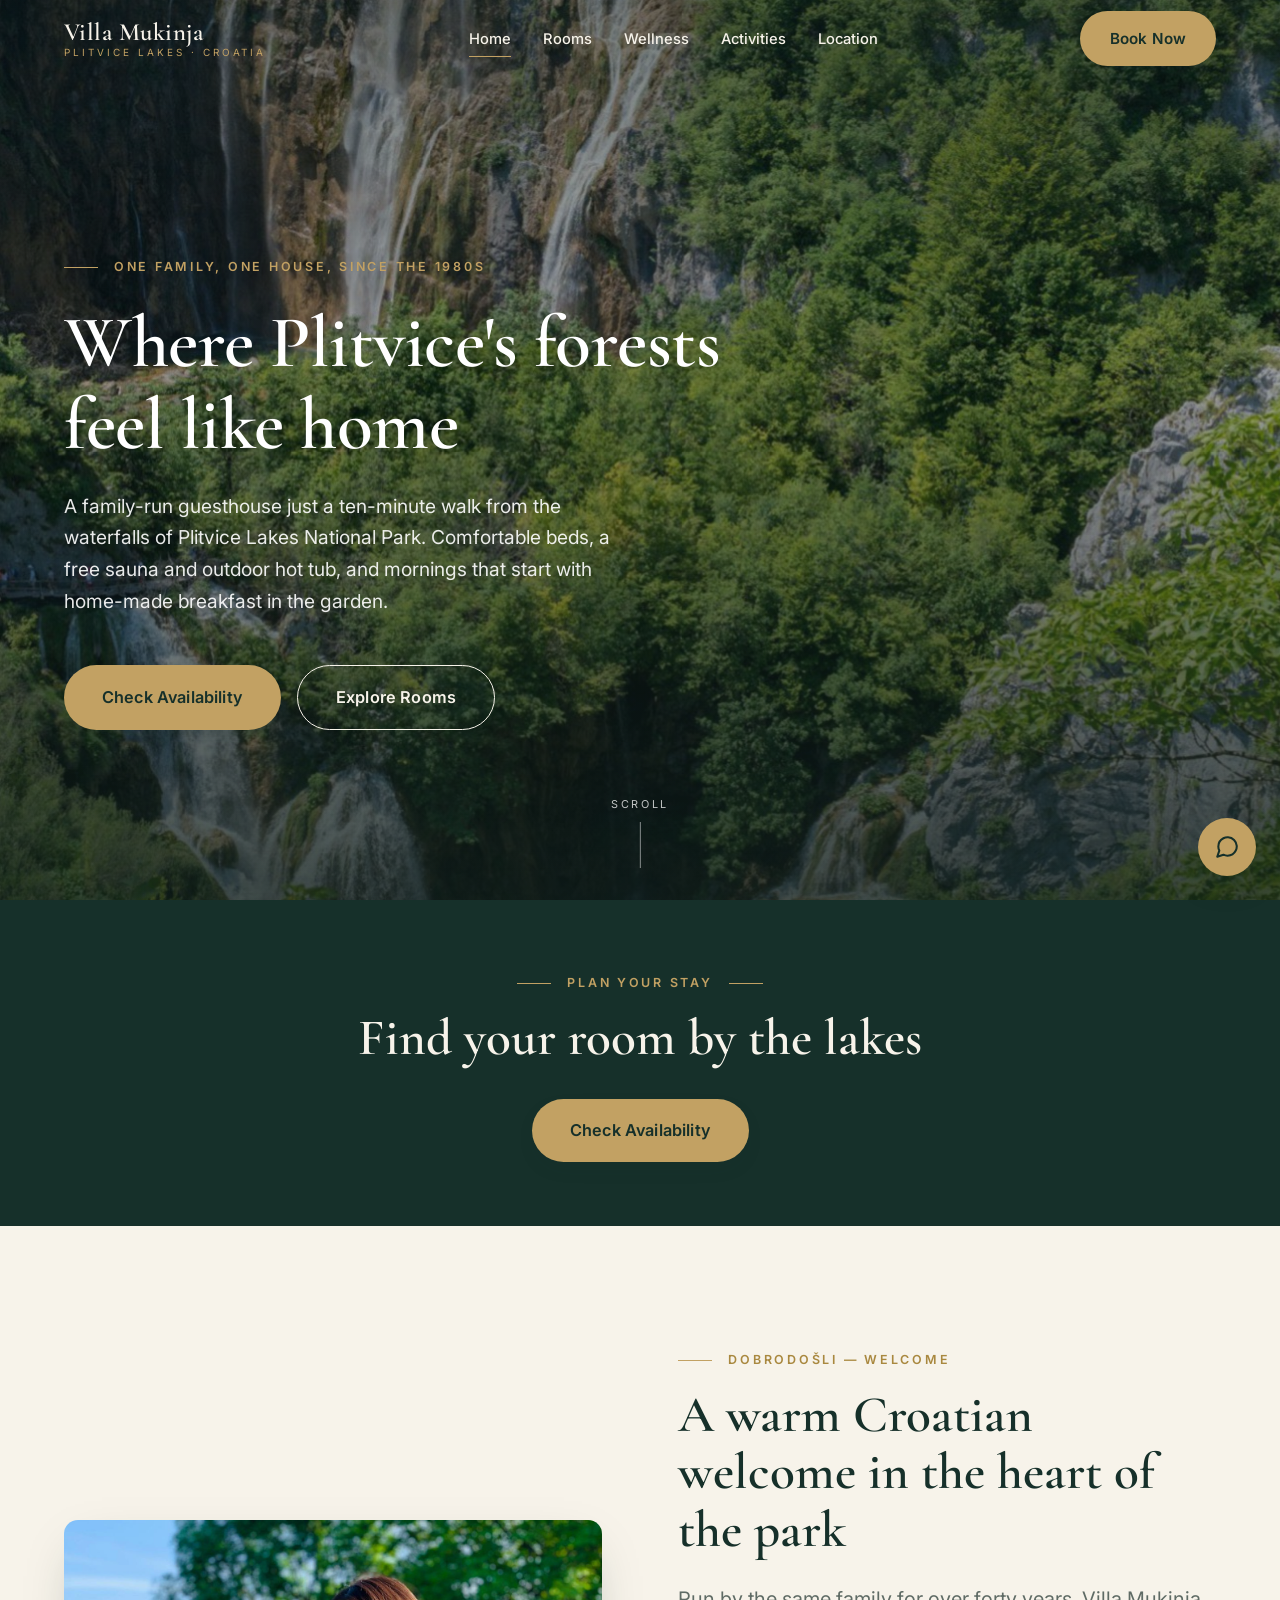
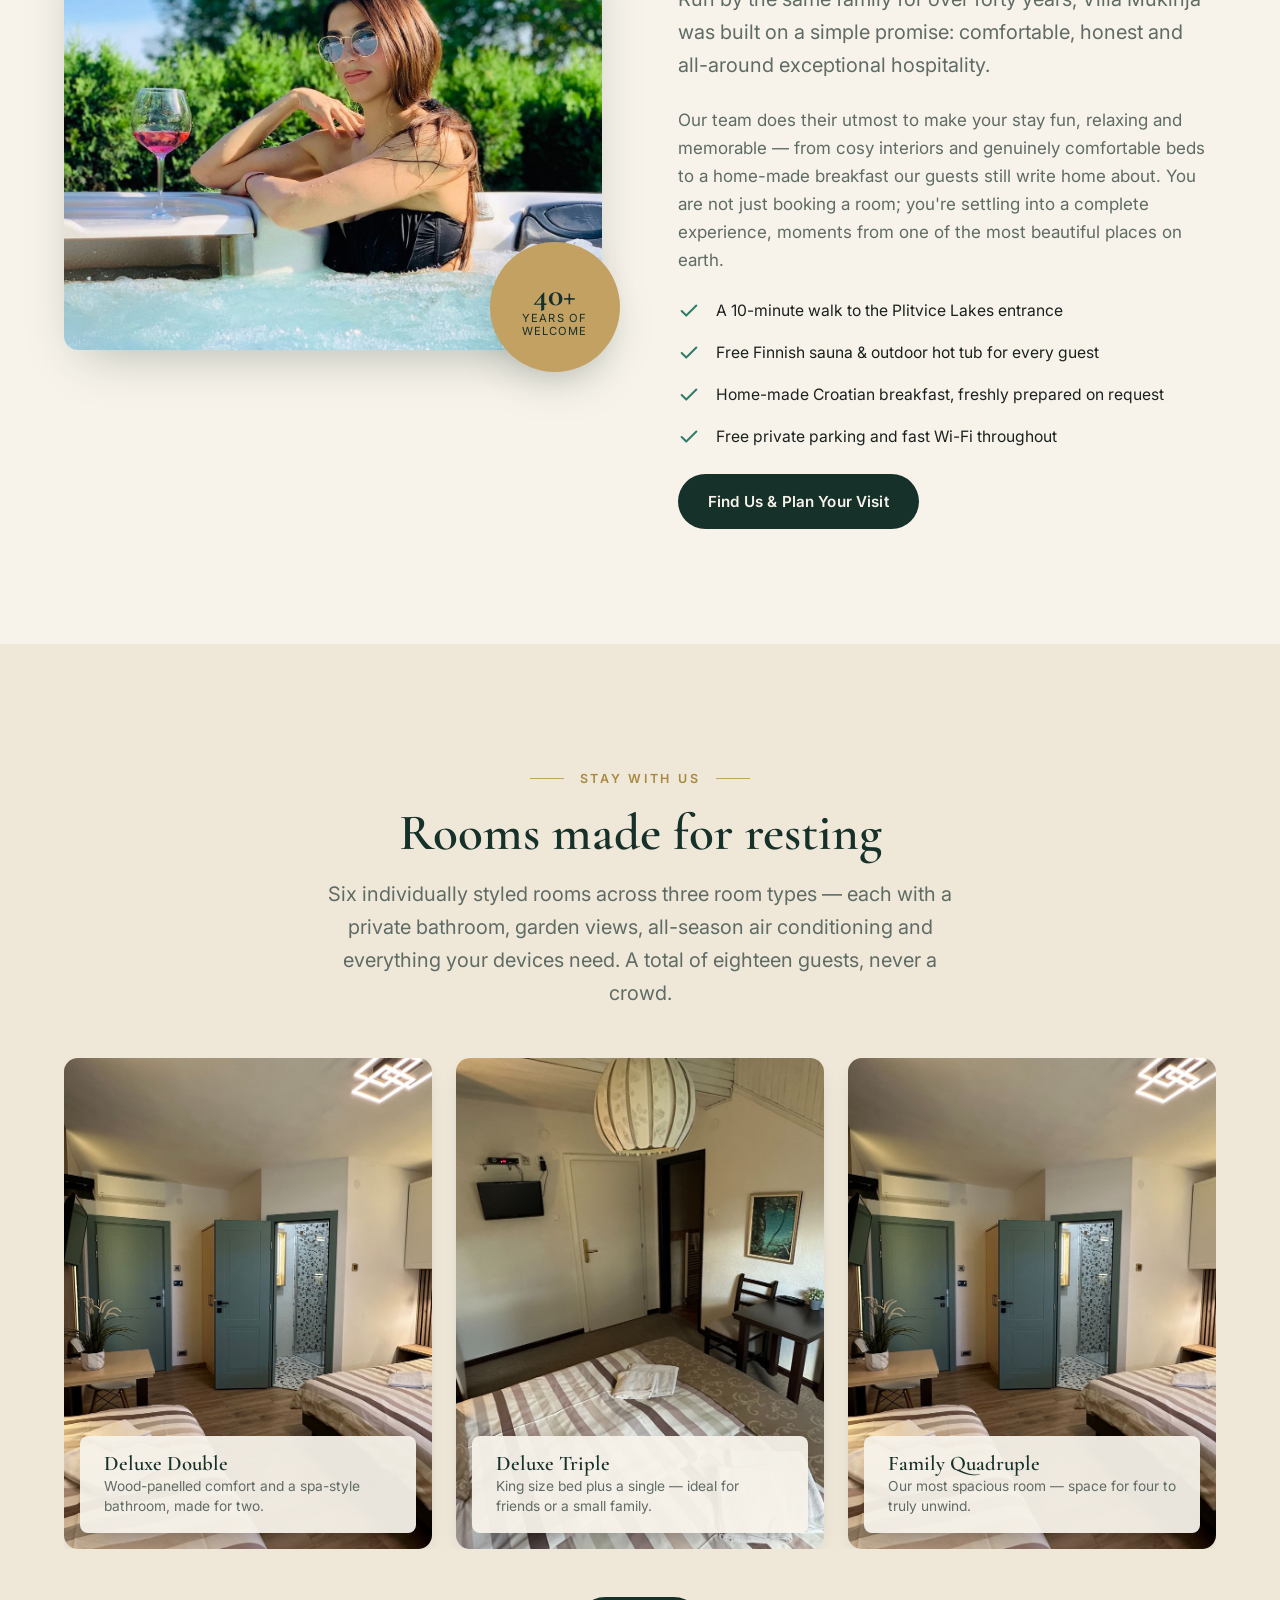
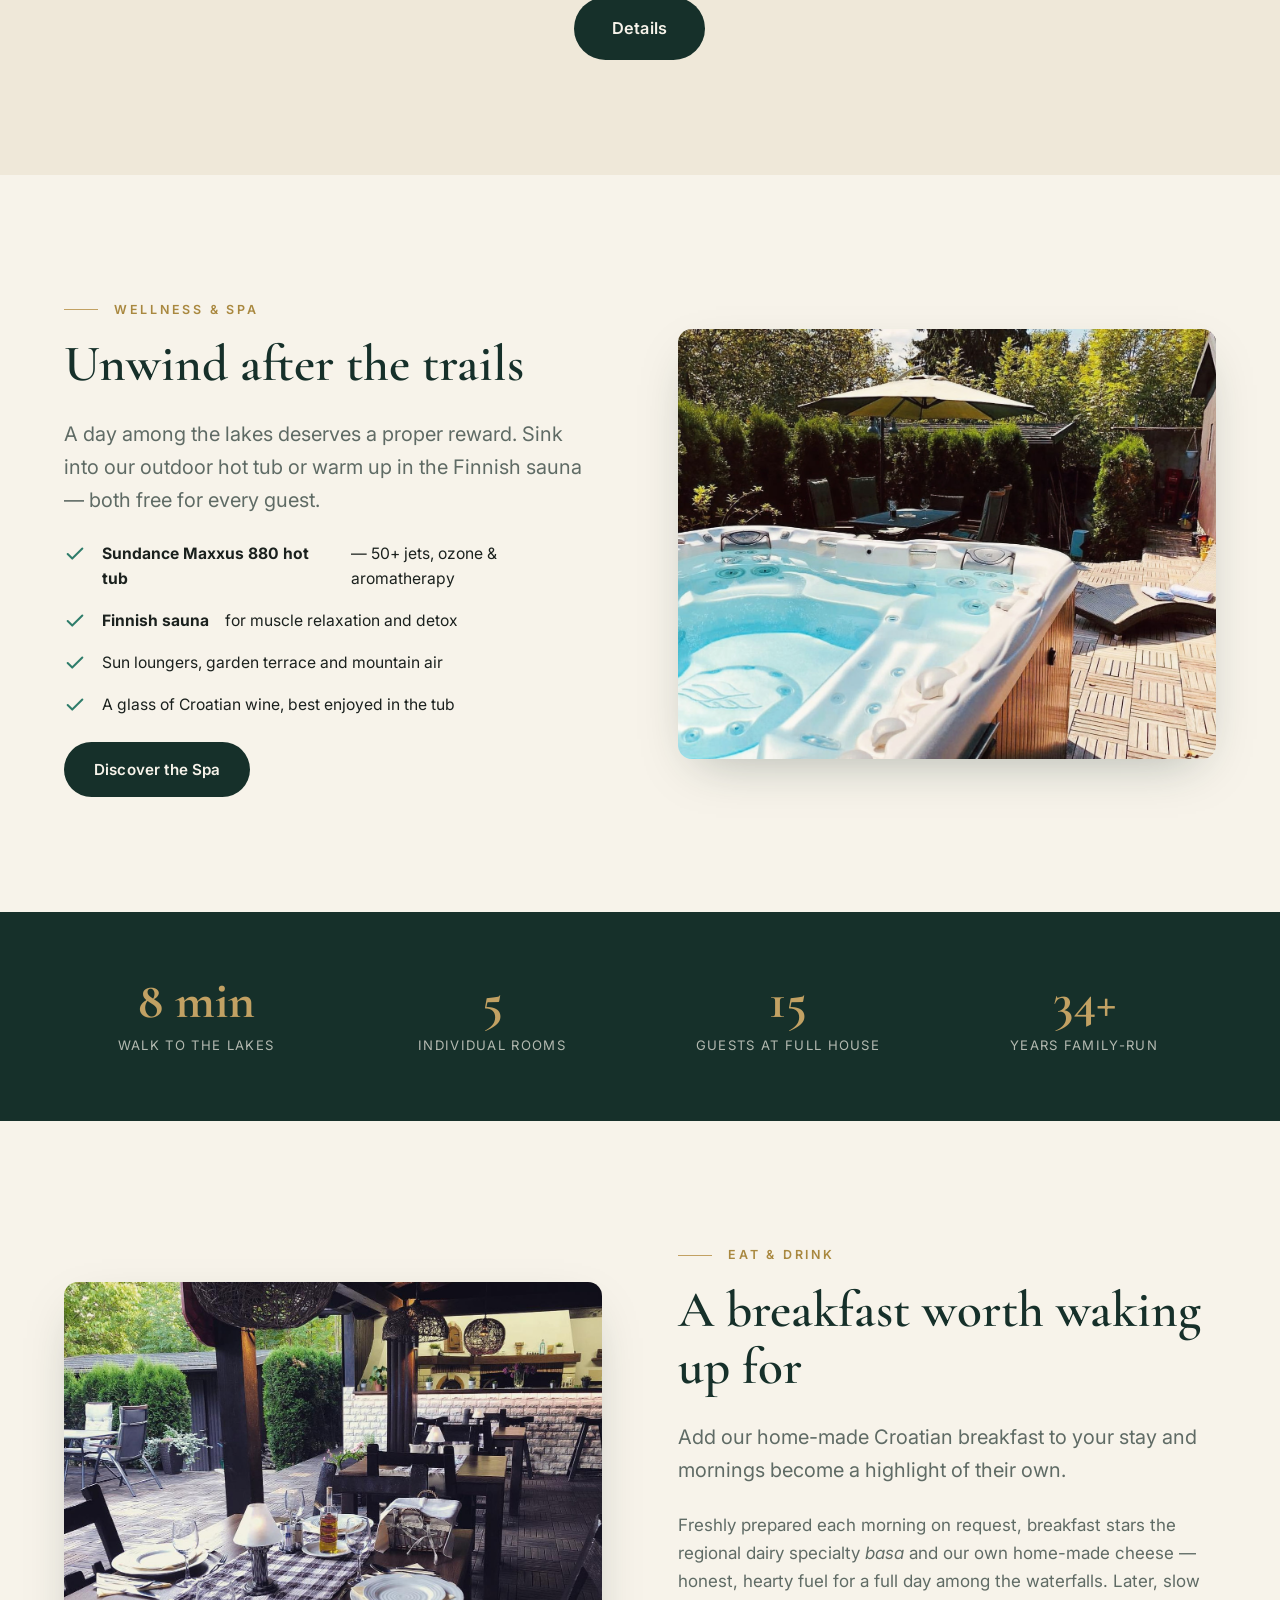
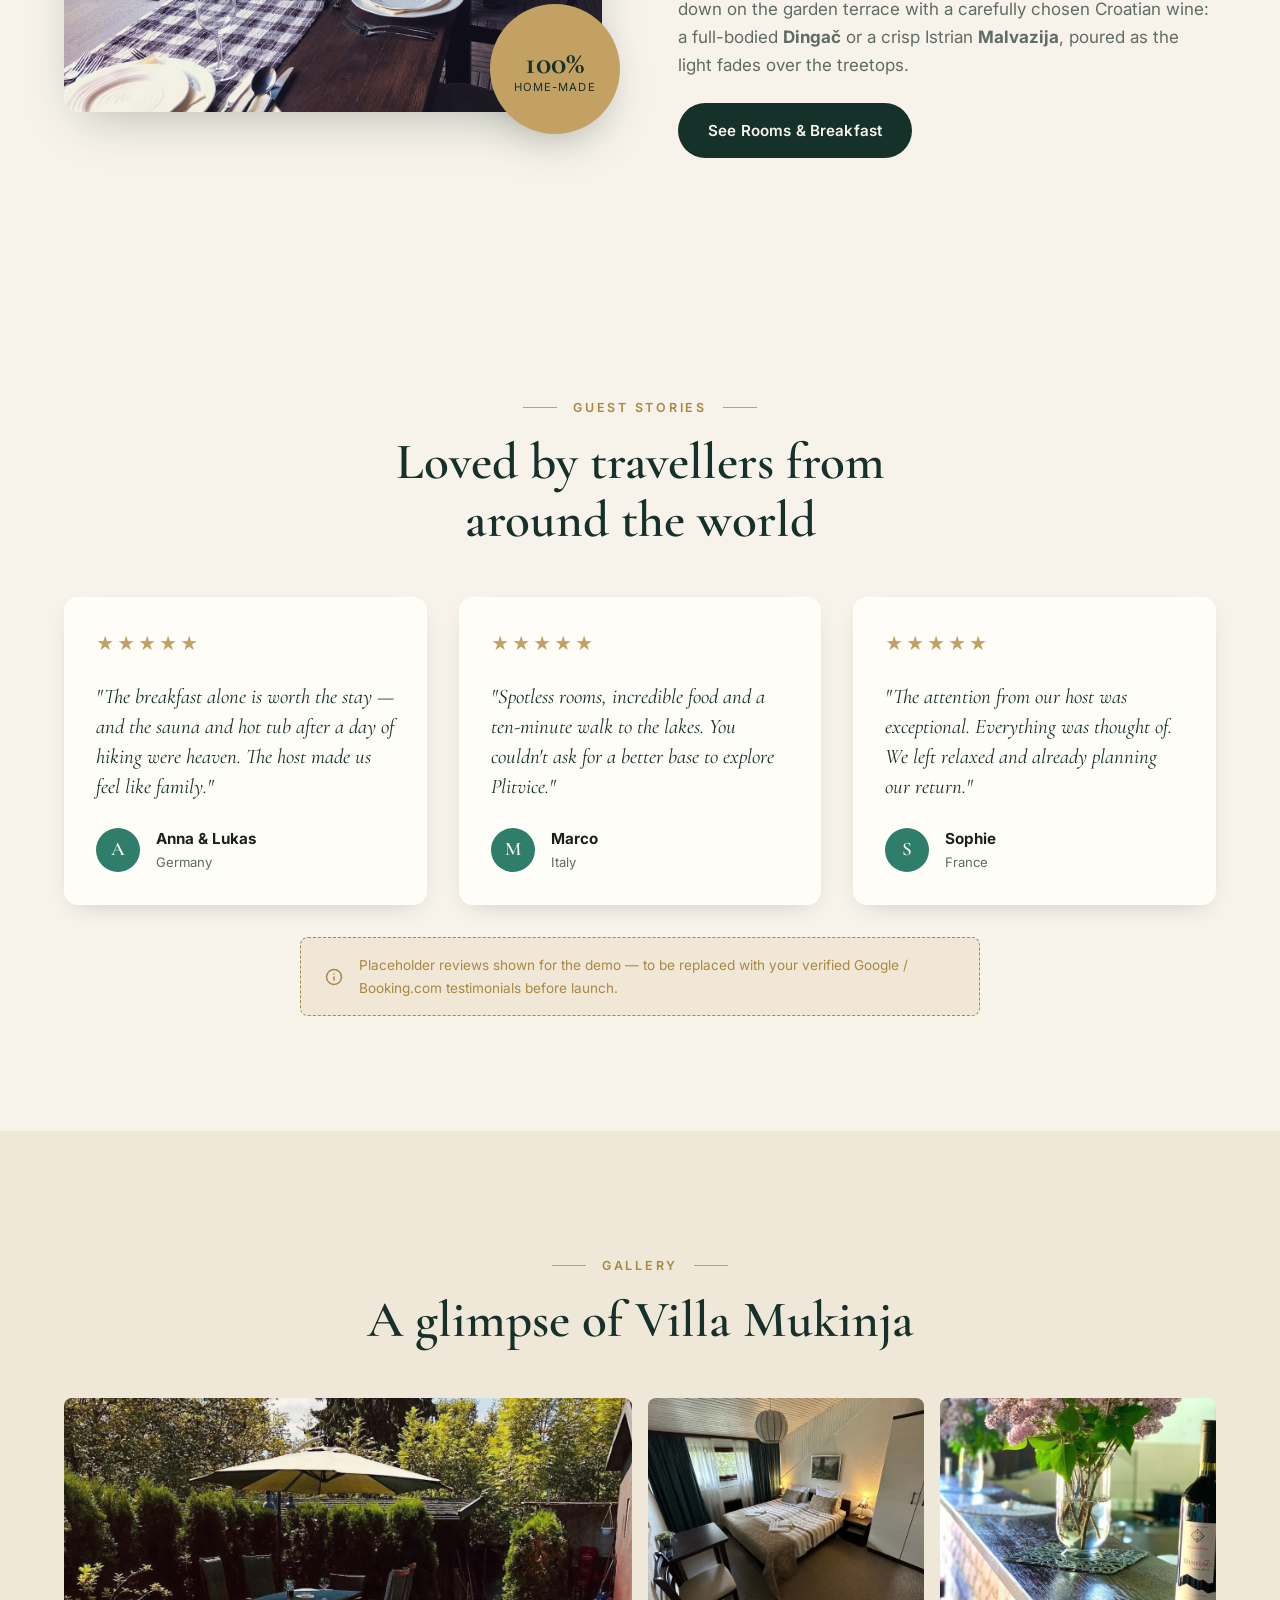
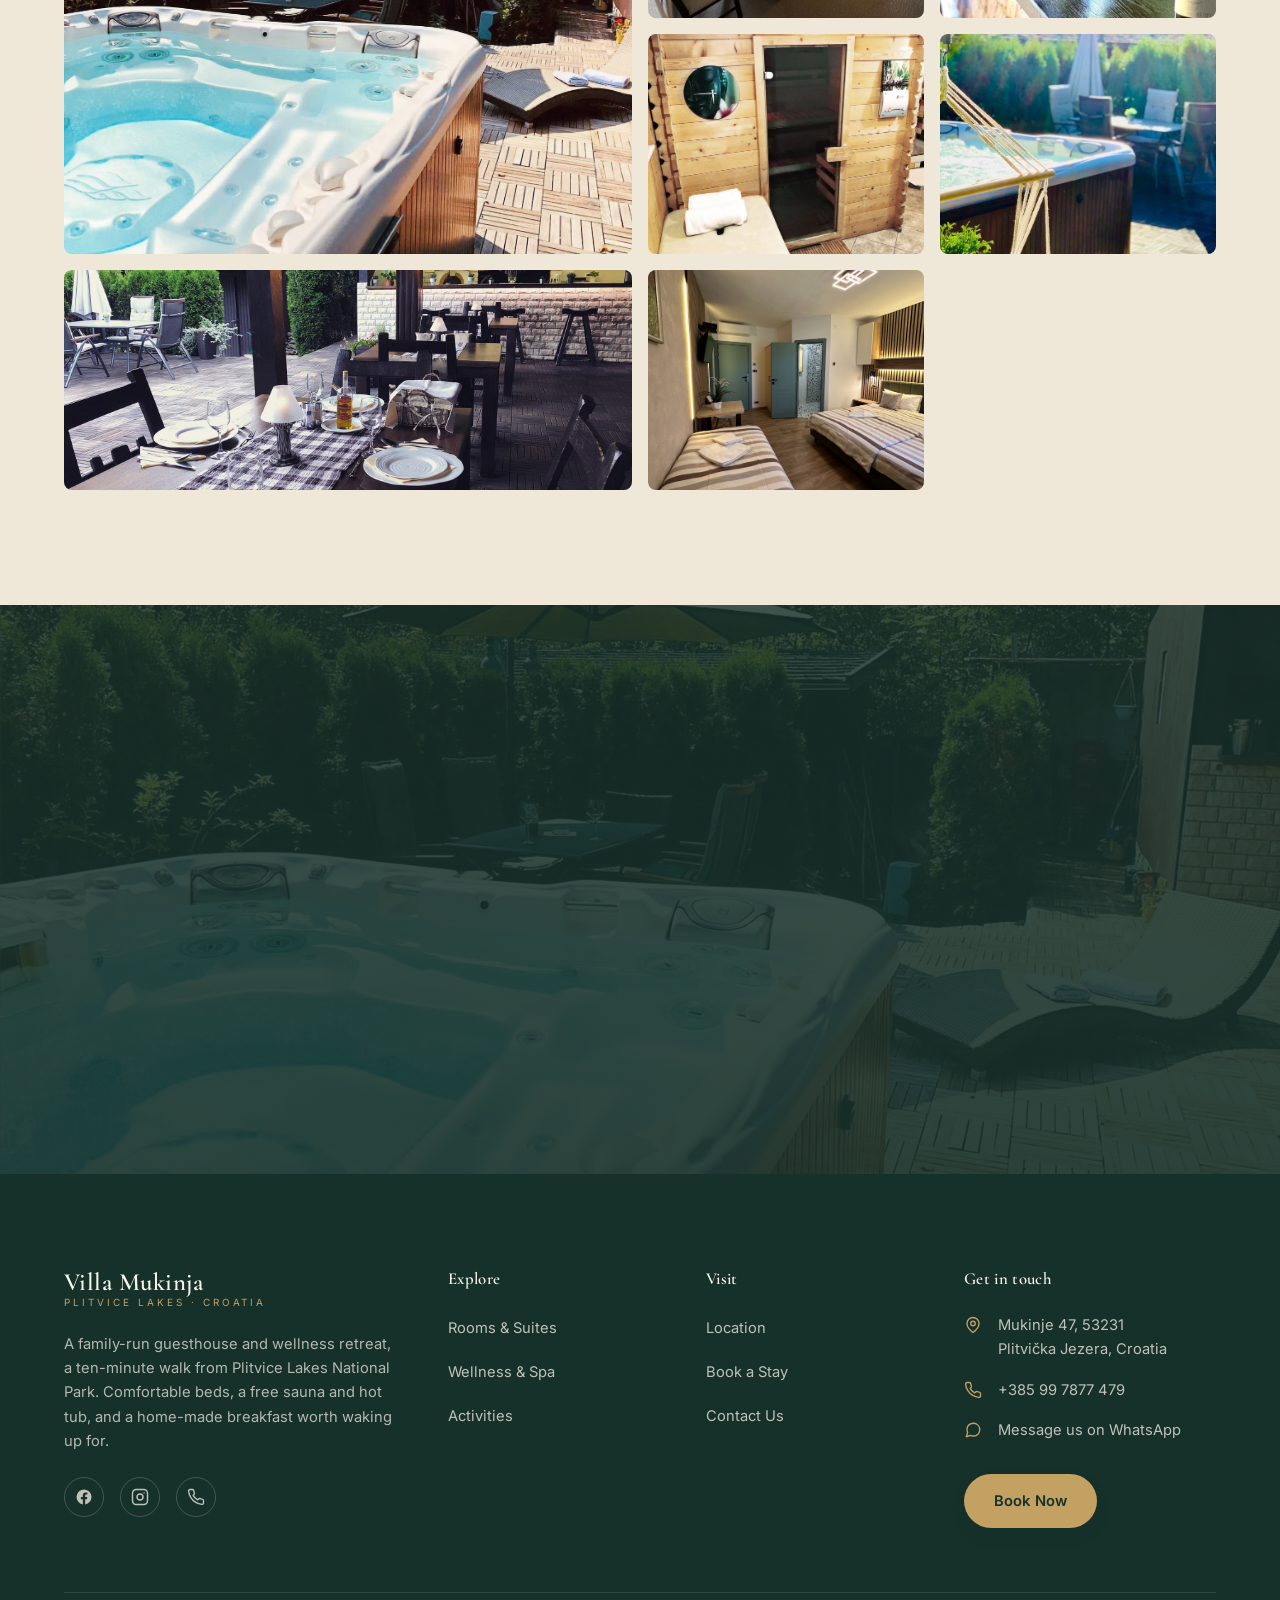
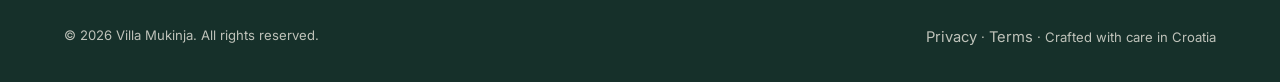
==== commit f01cbefc: "Mobile homepage polish: nature hero, chat FAB, photo slider, menu fix - Hero: Plitvice nature slides" ====
--- a/index.html
+++ b/index.html
@@ -21,9 +21,9 @@
 <link href="https://fonts.googleapis.com/css2?family=Cormorant+Garamond:wght@500;600;700&family=Inter:wght@400;500;600;700&display=swap" rel="stylesheet">
 
 <!-- Preload LCP hero image -->
-<link rel="preload" as="image" href="assets/images/hero.jpg" fetchpriority="high">
-
-<link rel="stylesheet" href="assets/css/style.css">
+<link rel="preload" as="image" href="assets/images/hero-nature-1.jpg" fetchpriority="high">
+
+<link rel="stylesheet" href="assets/css/style.css?v=4">
 
 <!-- Schema: LocalBusiness / GuestHouse -->
 <script type="application/ld+json">
@@ -86,7 +86,11 @@
 
 <!-- ============ HERO ============ -->
 <section class="hero">
-  <div class="hero-bg"><img src="assets/images/hero.jpg" alt="Stylish modern guest room at Villa Mukinja near Plitvice Lakes" width="1600" height="1067"></div>
+  <div class="hero-bg">
+    <img class="active" src="assets/images/hero-nature-1.jpg" alt="Waterfalls of Plitvice Lakes National Park" width="1800" height="1013">
+    <img src="assets/images/hero-nature-2.jpg" alt="Turquoise lakes and forest at Plitvice" width="1800" height="1013" loading="lazy">
+    <img src="assets/images/hero-nature-3.jpg" alt="Wooden walkways over the Plitvice lakes" width="1800" height="1013" loading="lazy">
+  </div>
   <div class="container">
     <div class="hero-inner">
       <span class="eyebrow reveal">One family, one house, since the 1980s</span>
@@ -143,37 +147,35 @@
       <h2>Rooms made for resting</h2>
       <p class="lead">Six individually styled rooms across three room types — each with a private bathroom, garden views, all-season air conditioning and everything your devices need. A total of eighteen guests, never a crowd.</p>
     </div>
-    <div class="grid grid-3 room-cards">
-      <article class="card reveal">
-        <div class="card-media"><img src="assets/images/hero.jpg" alt="Deluxe Double Room with modern wood-panelled interior" loading="lazy"><span class="card-tag">Most loved</span></div>
-        <div class="card-body">
-          <h3>Deluxe Double Room</h3>
-          <p>Contemporary design with warm wood panelling, ambient lighting and a spa-style bathroom. Satellite TV with 80+ channels, air conditioning that heats and cools, and fast USB-A &amp; USB-C bedside charging.</p>
-          <div class="card-meta"><span class="chip">2 guests</span><span class="chip">Spa bathtub</span><span class="chip">USB-C fast charging</span></div>
-          <div class="card-foot"><span class="price"></span><a class="btn btn-primary cta-secondary" href="rooms.html">Details</a></div>
-        </div>
-      </article>
-      <article class="card reveal d1">
-        <div class="card-media"><img src="assets/images/room-2.jpg" alt="Deluxe Triple Room with king size bed and single bed" loading="lazy"></div>
-        <div class="card-body">
-          <h3>Deluxe Triple Room</h3>
-          <p>A king size bed plus a single — perfect for friends or a small family. Satellite TV with 80+ channels, heating &amp; cooling AC, and fast chargers for every device on the nightstand.</p>
-          <div class="card-meta"><span class="chip">3 guests</span><span class="chip">King + single bed</span><span class="chip">AC heat &amp; cool</span></div>
-          <div class="card-foot"><span class="price"></span><a class="btn btn-primary cta-secondary" href="rooms.html">Details</a></div>
-        </div>
-      </article>
-      <article class="card reveal d2">
-        <div class="card-media"><img src="assets/images/room-5.jpg" alt="Spacious Family Quadruple Room" loading="lazy"></div>
-        <div class="card-body">
-          <h3>Family Quadruple Room</h3>
-          <p>Room to spread out for the whole family, with comfortable bedding for four, satellite TV with 80+ channels, all-season air conditioning and fast USB-A &amp; USB-C charging.</p>
-          <div class="card-meta"><span class="chip">4 guests</span><span class="chip">Family</span><span class="chip">Garden view</span></div>
-          <div class="card-foot"><span class="price"></span><a class="btn btn-primary cta-secondary" href="rooms.html">Details</a></div>
-        </div>
-      </article>
+    <div class="room-slider reveal">
+      <button class="rs-arrow rs-prev" aria-label="Previous room" type="button"><svg viewBox="0 0 24 24" fill="none" stroke="currentColor" stroke-width="2.4" stroke-linecap="round" stroke-linejoin="round"><path d="m15 18-6-6 6-6"/></svg></button>
+      <div class="rs-track">
+        <figure class="rs-slide">
+          <img src="assets/images/hero.jpg" alt="Deluxe Double Room with modern wood-panelled interior" loading="lazy">
+          <figcaption class="rs-bubble">
+            <h3>Deluxe Double</h3>
+            <p>Wood-panelled comfort and a spa-style bathroom, made for two.</p>
+          </figcaption>
+        </figure>
+        <figure class="rs-slide">
+          <img src="assets/images/room-2.jpg" alt="Deluxe Triple Room with king size bed and single bed" loading="lazy">
+          <figcaption class="rs-bubble">
+            <h3>Deluxe Triple</h3>
+            <p>King size bed plus a single — ideal for friends or a small family.</p>
+          </figcaption>
+        </figure>
+        <figure class="rs-slide">
+          <img src="assets/images/room-5.jpg" alt="Spacious Family Quadruple Room" loading="lazy">
+          <figcaption class="rs-bubble">
+            <h3>Family Quadruple</h3>
+            <p>Our most spacious room — space for four to truly unwind.</p>
+          </figcaption>
+        </figure>
+      </div>
+      <button class="rs-arrow rs-next" aria-label="Next room" type="button"><svg viewBox="0 0 24 24" fill="none" stroke="currentColor" stroke-width="2.4" stroke-linecap="round" stroke-linejoin="round"><path d="m9 18 6-6-6-6"/></svg></button>
     </div>
     <div style="text-align:center;margin-top:var(--s5)" class="reveal">
-      <a class="btn btn-dark btn-lg" href="rooms.html">View All Rooms</a>
+      <a class="btn btn-dark btn-lg" href="rooms.html">Details</a>
     </div>
   </div>
 </section>
@@ -339,11 +341,18 @@
 </footer>
 
 <!-- ============ STICKY MOBILE CTA ============ -->
-<div class="mobile-cta">
-  <a class="btn btn-dark cta-secondary" href="tel:+385997877479">Call</a>
-  <a class="btn btn-primary cta-primary" href="booking.html" data-book>Book Now</a>
+<div class="chat-fab" id="chat-fab">
+  <div class="chat-fab-options">
+    <a class="fab-opt fab-wa whatsapp-link" href="https://wa.me/385997877479" target="_blank" rel="noopener"><svg viewBox="0 0 24 24" fill="none" stroke="currentColor" stroke-width="1.8" stroke-linecap="round" stroke-linejoin="round"><path d="M21 11.5a8.38 8.38 0 0 1-.9 3.8 8.5 8.5 0 0 1-7.6 4.7 8.38 8.38 0 0 1-3.8-.9L3 21l1.9-5.7a8.38 8.38 0 0 1-.9-3.8 8.5 8.5 0 0 1 4.7-7.6 8.38 8.38 0 0 1 3.8-.9h.5a8.48 8.48 0 0 1 8 8v.5z"/></svg><span>WhatsApp</span></a>
+    <a class="fab-opt fab-call" href="tel:+385997877479"><svg viewBox="0 0 24 24" fill="none" stroke="currentColor" stroke-width="1.8" stroke-linecap="round" stroke-linejoin="round"><path d="M22 16.92v3a2 2 0 0 1-2.18 2 19.79 19.79 0 0 1-8.63-3.07 19.5 19.5 0 0 1-6-6 19.79 19.79 0 0 1-3.07-8.67A2 2 0 0 1 4.11 2h3a2 2 0 0 1 2 1.72c.13.96.36 1.9.7 2.81a2 2 0 0 1-.45 2.11L8.09 9.91a16 16 0 0 0 6 6l1.27-1.27a2 2 0 0 1 2.11-.45c.91.34 1.85.57 2.81.7A2 2 0 0 1 22 16.92Z"/></svg><span>Call us</span></a>
+  </div>
+  <button class="chat-fab-btn" aria-label="Contact us" aria-expanded="false" type="button">
+    <svg class="ic-chat" viewBox="0 0 24 24" fill="none" stroke="currentColor" stroke-width="1.9" stroke-linecap="round" stroke-linejoin="round"><path d="M21 11.5a8.38 8.38 0 0 1-.9 3.8 8.5 8.5 0 0 1-7.6 4.7 8.38 8.38 0 0 1-3.8-.9L3 21l1.9-5.7a8.38 8.38 0 0 1-.9-3.8 8.5 8.5 0 0 1 4.7-7.6 8.38 8.38 0 0 1 3.8-.9h.5a8.48 8.48 0 0 1 8 8v.5z"/></svg>
+    <svg class="ic-close" viewBox="0 0 24 24" fill="none" stroke="currentColor" stroke-width="2.2" stroke-linecap="round"><path d="M18 6 6 18M6 6l12 12"/></svg>
+  </button>
 </div>
 
-<script src="assets/js/main.js"></script>
+
+<script src="assets/js/main.js?v=4"></script>
 </body>
 </html>
--- a/assets/css/style.css
+++ b/assets/css/style.css
@@ -116,7 +116,9 @@
   transition: background .4s var(--ease), box-shadow .4s var(--ease), height .4s var(--ease);
 }
 .header .container { display: flex; align-items: center; justify-content: space-between; gap: var(--s3); }
-.header.scrolled { background: rgba(247, 243, 234, .92); backdrop-filter: blur(12px); box-shadow: 0 1px 0 var(--line); height: 66px; }
+/* NOTE: no backdrop-filter here — it creates a containing block that breaks
+   the fixed-position mobile menu when the page is scrolled */
+.header.scrolled { background: rgba(247, 243, 234, .97); box-shadow: 0 1px 0 var(--line); height: 66px; }
 
 .brand { display: flex; flex-direction: column; line-height: 1; z-index: 110; }
 .brand .name { font-family: var(--font-display); font-size: 1.55rem; font-weight: 600; color: var(--cream); letter-spacing: .02em; transition: color .4s; }
@@ -144,6 +146,7 @@
 .burger span { height: 2px; width: 100%; background: var(--cream); border-radius: 2px; transition: transform .35s var(--ease), opacity .25s; }
 .header.scrolled .burger span { background: var(--pine); }
 .menu-open .burger span { background: var(--pine); }
+.menu-open .brand .name { color: var(--pine); }
 .menu-open .burger span:nth-child(1) { transform: translateY(7px) rotate(45deg); }
 .menu-open .burger span:nth-child(2) { opacity: 0; }
 .menu-open .burger span:nth-child(3) { transform: translateY(-7px) rotate(-45deg); }
@@ -151,7 +154,12 @@
 /* ---------- Hero ---------- */
 .hero { position: relative; min-height: 100svh; display: flex; align-items: center; color: var(--cream); overflow: hidden; }
 .hero-bg { position: absolute; inset: 0; z-index: -2; }
-.hero-bg img { width: 100%; height: 100%; object-fit: cover; }
+.hero-bg img {
+  position: absolute; inset: 0; width: 100%; height: 100%; object-fit: cover;
+  opacity: 0; transition: opacity 1.6s var(--ease);
+}
+.hero-bg img.active { opacity: 1; animation: heroZoom 8s var(--ease) forwards; }
+@keyframes heroZoom { from { transform: scale(1.02); } to { transform: scale(1.12); } }
 .hero::after {
   content: ""; position: absolute; inset: 0; z-index: -1;
   background: linear-gradient(180deg, rgba(15,30,26,.55) 0%, rgba(15,30,26,.35) 40%, rgba(15,30,26,.78) 100%);
@@ -291,8 +299,31 @@
 .footer-bottom { margin-top: var(--s6); padding-top: var(--s4); border-top: 1px solid rgba(247,243,234,.12); display: flex; justify-content: space-between; flex-wrap: wrap; gap: var(--s2); font-size: .82rem; }
 .footer-bottom a:hover { color: var(--brass); }
 
-/* ---------- Sticky mobile CTA ---------- */
-.mobile-cta { display: none; }
+/* ---------- Floating chat button (call / WhatsApp) ---------- */
+.chat-fab { position: fixed; right: var(--s3); bottom: var(--s3); z-index: 95; display: flex; flex-direction: column; align-items: flex-end; gap: var(--s2); }
+.chat-fab-btn {
+  width: 58px; height: 58px; border-radius: 50%; background: var(--brass); color: var(--pine);
+  display: grid; place-content: center; box-shadow: 0 10px 30px -8px rgba(22,48,42,.5);
+  transition: transform .35s var(--ease), background .3s;
+}
+.chat-fab-btn:hover { transform: scale(1.06); background: var(--brass-deep); color: var(--white); }
+.chat-fab-btn svg { width: 26px; height: 26px; grid-area: 1 / 1; transition: opacity .25s, transform .35s var(--ease); }
+.chat-fab-btn .ic-close { opacity: 0; transform: rotate(-90deg); }
+.chat-fab.open .chat-fab-btn .ic-chat { opacity: 0; transform: rotate(90deg); }
+.chat-fab.open .chat-fab-btn .ic-close { opacity: 1; transform: rotate(0); }
+.chat-fab-options { display: flex; flex-direction: column; gap: var(--s1); align-items: flex-end; }
+.fab-opt {
+  display: flex; align-items: center; gap: 10px; background: var(--paper); color: var(--pine);
+  padding: 12px 18px; border-radius: 999px; font-weight: 600; font-size: .92rem;
+  box-shadow: var(--shadow-s); border: 1px solid var(--line);
+  opacity: 0; transform: translateY(12px) scale(.92); pointer-events: none;
+  transition: opacity .3s var(--ease), transform .35s var(--ease), background .3s, color .3s;
+}
+.chat-fab.open .fab-opt { opacity: 1; transform: none; pointer-events: auto; }
+.chat-fab.open .fab-opt:nth-child(1) { transition-delay: .06s; }
+.fab-opt svg { width: 20px; height: 20px; color: var(--lake); }
+.fab-opt:hover { background: var(--pine); color: var(--cream); }
+.fab-opt:hover svg { color: var(--brass); }
 
 /* ---------- Page hero (subpages) ---------- */
 .page-hero { position: relative; min-height: 56vh; display: flex; align-items: flex-end; color: var(--cream); overflow: hidden; }
@@ -386,13 +417,6 @@
   .grid-2 { grid-template-columns: 1fr; }
   .stats { grid-template-columns: repeat(2, 1fr); gap: var(--s5); }
 
-  .mobile-cta {
-    display: flex; position: fixed; bottom: 0; left: 0; right: 0; z-index: 90;
-    background: rgba(247,243,234,.96); backdrop-filter: blur(10px); border-top: 1px solid var(--line);
-    padding: 10px var(--s2); gap: var(--s2); box-shadow: 0 -8px 24px -16px rgba(0,0,0,.3);
-  }
-  .mobile-cta .btn { flex: 1; padding: 13px; font-size: .92rem; }
-  body { padding-bottom: 70px; }
 }
 
 @media (max-width: 560px) {
@@ -425,32 +449,63 @@
 .hero .reveal.d2     { transition-delay: .7s; }
 .hero .reveal.d3     { transition-delay: 1s; }
 
-/* Rooms: horizontal swipe slider on mobile instead of a long scroll */
+/* ---------- Rooms slider (homepage): photos with caption bubbles ---------- */
+.room-slider { position: relative; }
+.rs-track {
+  display: grid; grid-auto-flow: column; grid-auto-columns: calc((100% - 2 * var(--s3)) / 3);
+  gap: var(--s3); overflow-x: auto; scroll-snap-type: x proximity; scroll-behavior: smooth;
+  -webkit-overflow-scrolling: touch; scrollbar-width: none; scroll-padding-inline: 0;
+}
+.rs-track::-webkit-scrollbar { display: none; }
+.rs-slide { position: relative; scroll-snap-align: start; border-radius: var(--radius); overflow: hidden; box-shadow: var(--shadow-s); aspect-ratio: 3/4; }
+.rs-slide img { width: 100%; height: 100%; object-fit: cover; transition: transform .8s var(--ease); }
+.rs-slide:hover img { transform: scale(1.06); }
+.rs-bubble {
+  position: absolute; left: var(--s2); right: var(--s2); bottom: var(--s2);
+  background: rgba(247,243,234,.94); border-radius: var(--radius-s);
+  padding: var(--s2) var(--s3); box-shadow: 0 12px 32px -14px rgba(0,0,0,.45);
+}
+.rs-bubble h3 { font-size: 1.3rem; color: var(--pine); margin-bottom: 2px; }
+.rs-bubble p { font-size: .86rem; color: var(--muted); line-height: 1.45; }
+.rs-arrow {
+  position: absolute; top: 50%; transform: translateY(-50%); z-index: 5;
+  width: 44px; height: 44px; border-radius: 50%;
+  background: rgba(247,243,234,.95); color: var(--pine); box-shadow: var(--shadow-s);
+  display: none; place-content: center;
+  transition: opacity .3s, transform .3s var(--ease), background .3s;
+}
+.rs-arrow svg { width: 22px; height: 22px; }
+.rs-arrow:hover { background: var(--brass); }
+.rs-prev { left: 6px; }
+.rs-next { right: 6px; }
+.rs-arrow.rs-hidden { opacity: 0; pointer-events: none; }
+
 @media (max-width: 860px) {
-  .room-cards {
-    grid-auto-flow: column;
-    grid-template-columns: none;
-    grid-auto-columns: 82%;
-    overflow-x: auto;
-    scroll-snap-type: x mandatory;
-    -webkit-overflow-scrolling: touch;
-    scroll-padding-inline: var(--s3);
-    padding-bottom: var(--s2);
-    margin-inline: calc(var(--s3) * -1);
-    padding-inline: var(--s3);
-    scrollbar-width: none;
-  }
-  .room-cards::-webkit-scrollbar { display: none; }
-  .room-cards .card { scroll-snap-align: center; }
-}
-
-/* Smaller, tidier CTAs on phones (hero + CTA band both use .btn-lg) */
+  .rs-track { grid-auto-columns: 86%; margin-inline: calc(var(--s3) * -1); padding-inline: var(--s3); scroll-padding-inline: var(--s3); }
+  .rs-arrow { display: grid; }
+}
+
+/* ---------- Button entrance: pop + gold shine when scrolled into view ---------- */
+.btn { position: relative; overflow: hidden; }
+.btn::before {
+  content: ""; position: absolute; top: 0; left: -80%; width: 55%; height: 100%;
+  background: linear-gradient(115deg, transparent, rgba(255,255,255,.55), transparent);
+  transform: skewX(-22deg); pointer-events: none;
+}
+.section .btn, .cta-band .btn, .bookcta .btn { opacity: 0; transform: translateY(14px) scale(.94); transition: opacity .55s var(--ease), transform .55s var(--ease), background .3s, color .3s, box-shadow .35s var(--ease); }
+.btn.btn-in { opacity: 1; transform: none; }
+.btn.btn-in::before { animation: btnShine 1.1s var(--ease) .35s; }
+@keyframes btnShine { to { left: 130%; } }
+.header .btn, .chat-fab .btn { opacity: 1; transform: none; }
+
+/* Smaller, tidier CTAs on phones + hero content anchored at the bottom */
 @media (max-width: 560px) {
-  .hero { align-items: flex-start; }
-  .hero-inner { padding-top: calc(var(--header-h) + var(--s4)); }
+  .hero { align-items: flex-end; }
+  .hero-inner { padding-top: 0; padding-bottom: var(--s7); }
   .hero h1 { font-size: clamp(2.1rem, 8.5vw, 2.7rem); margin: var(--s2) 0; }
   .hero .lead { font-size: 1.02rem; }
   .hero-actions { margin-top: var(--s4); gap: var(--s2); }
+  .scroll-cue { display: none; }
 
   .btn-lg { padding: 14px 22px; font-size: .95rem; }
   .hero-actions .btn, .cta-band .hero-actions .btn { flex: 1 1 auto; }
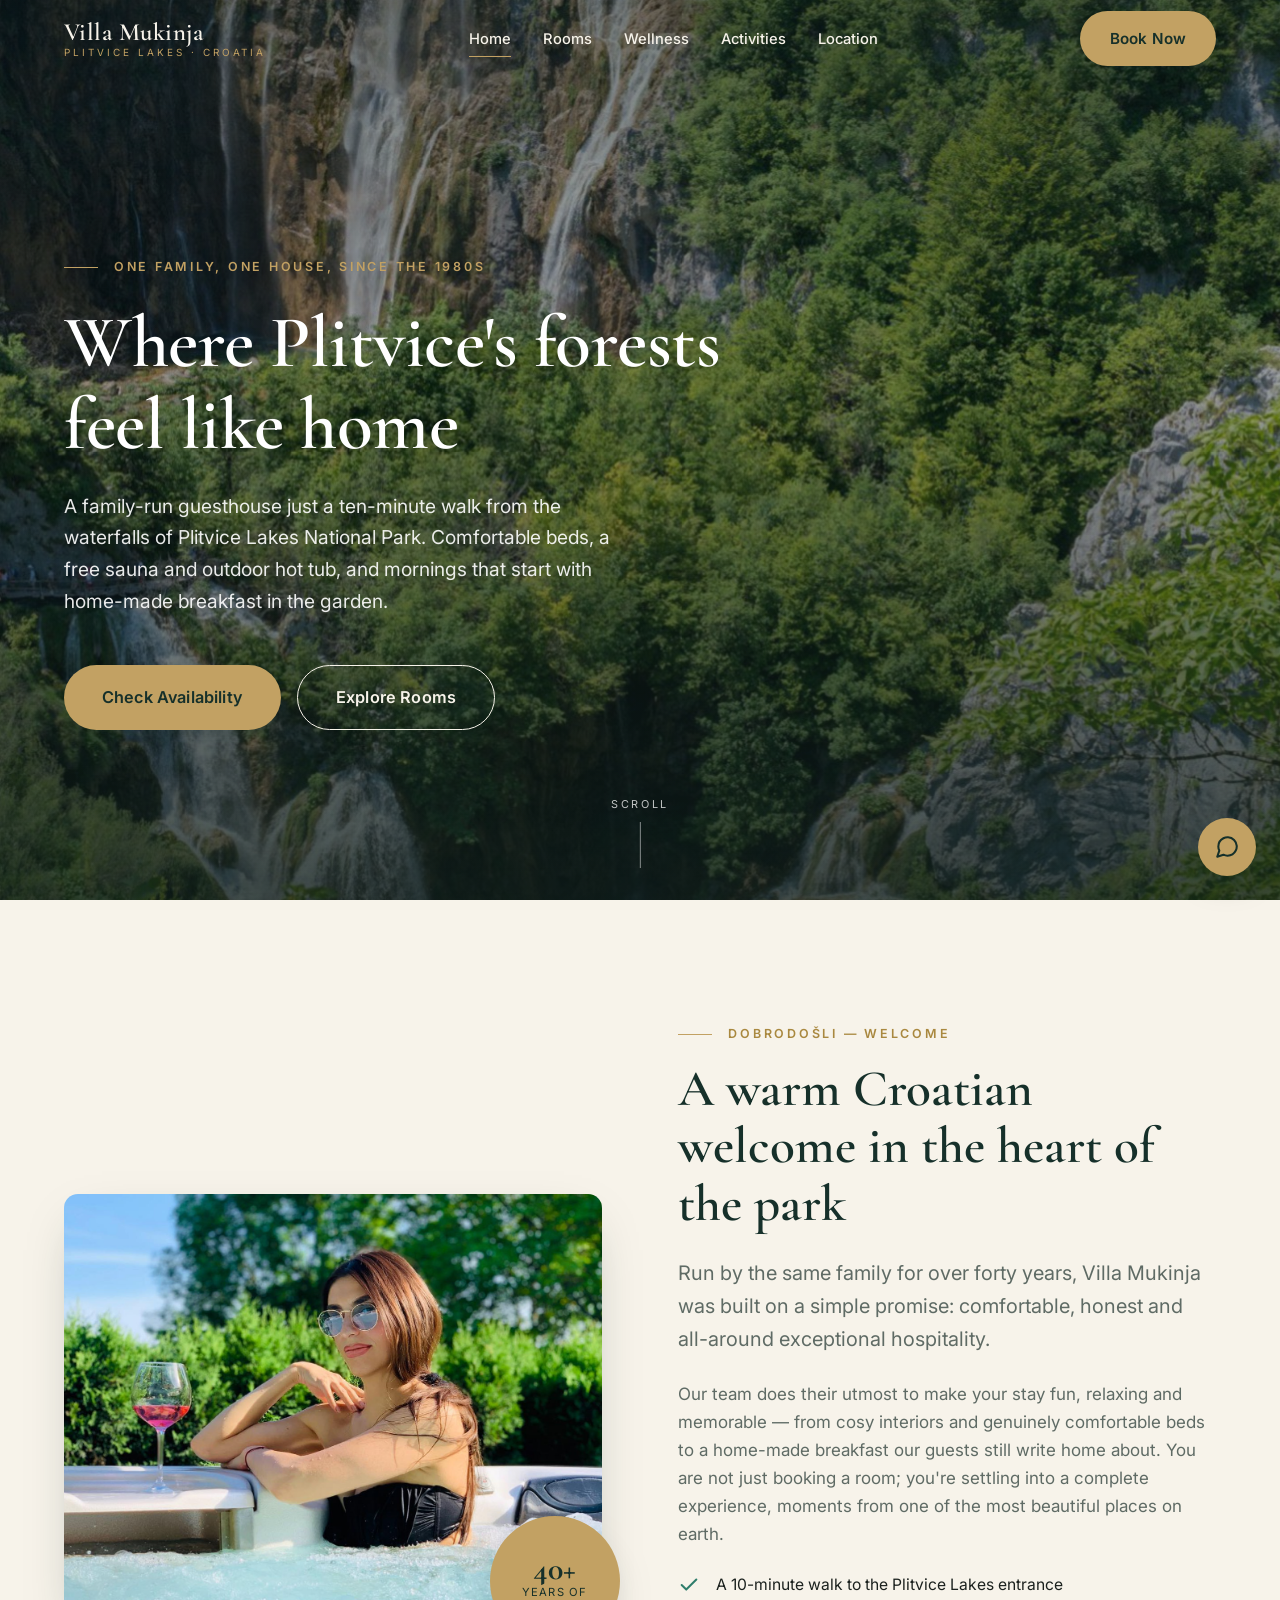
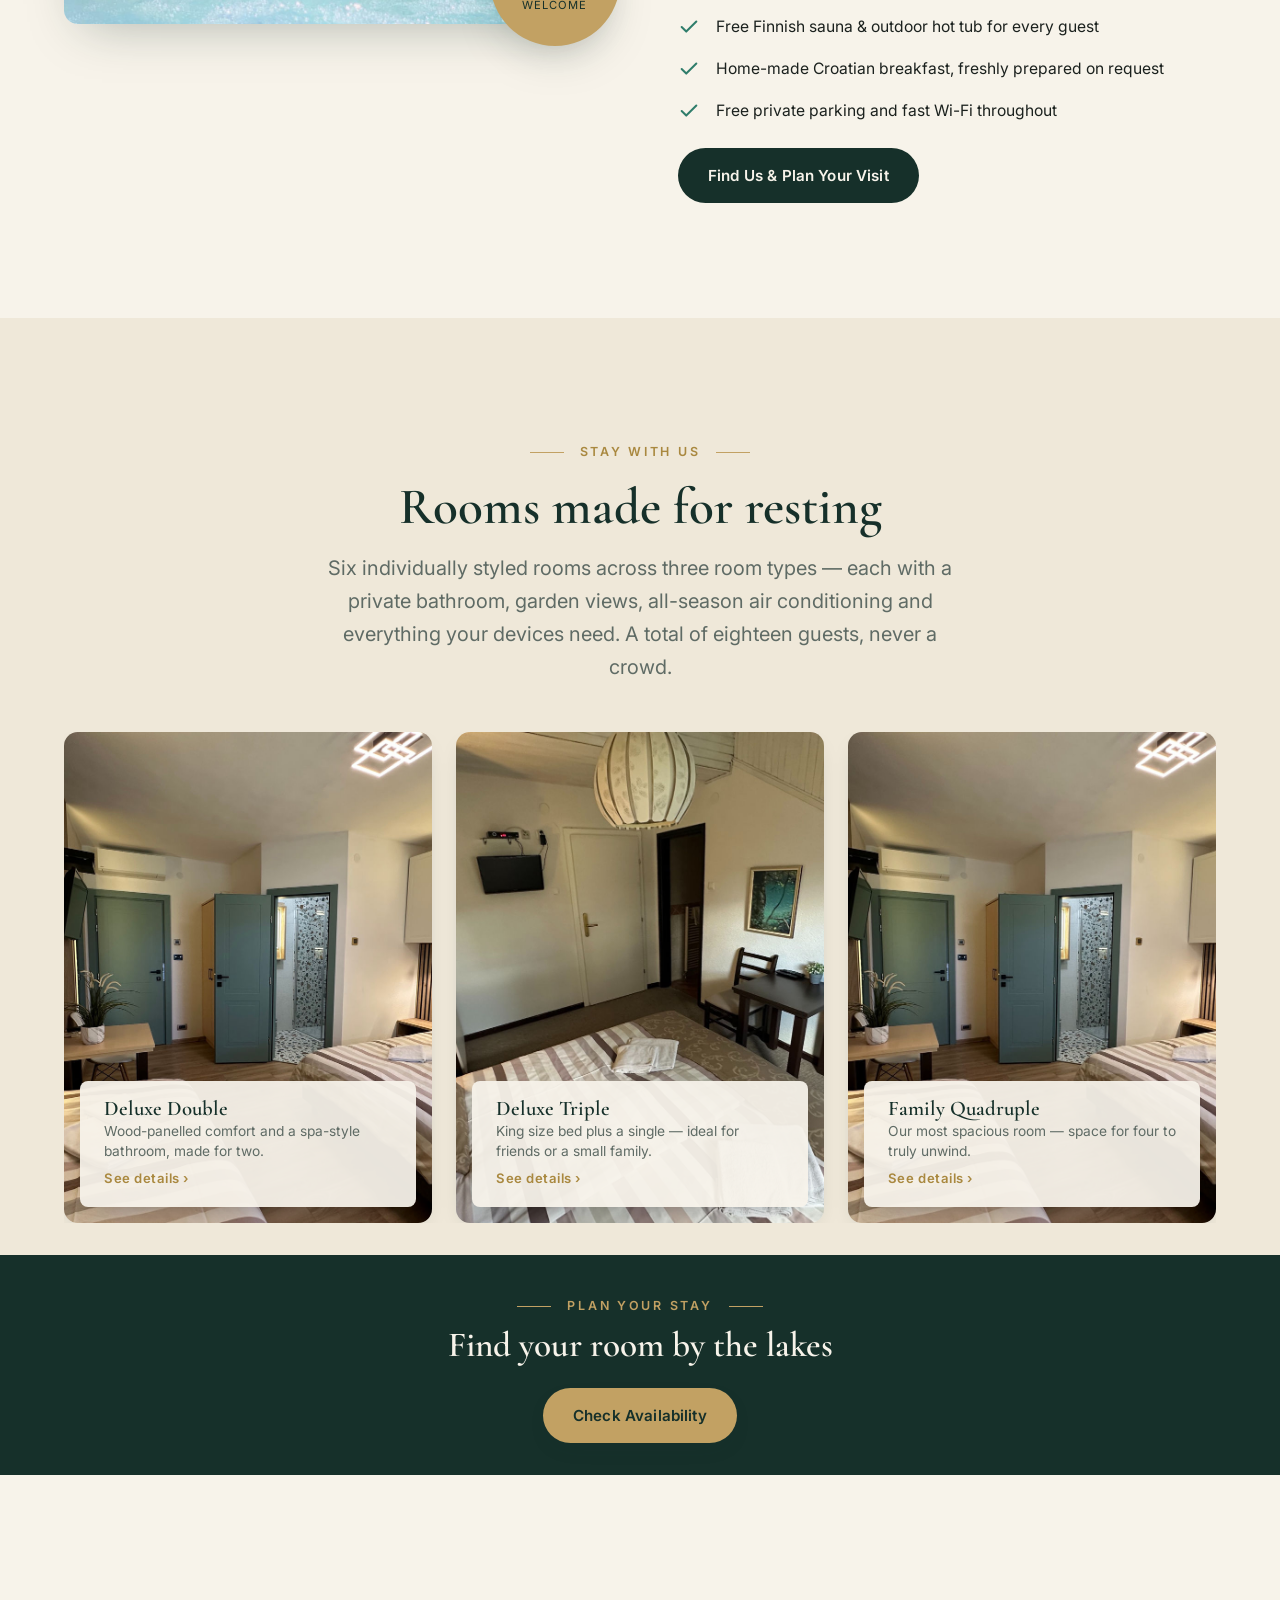
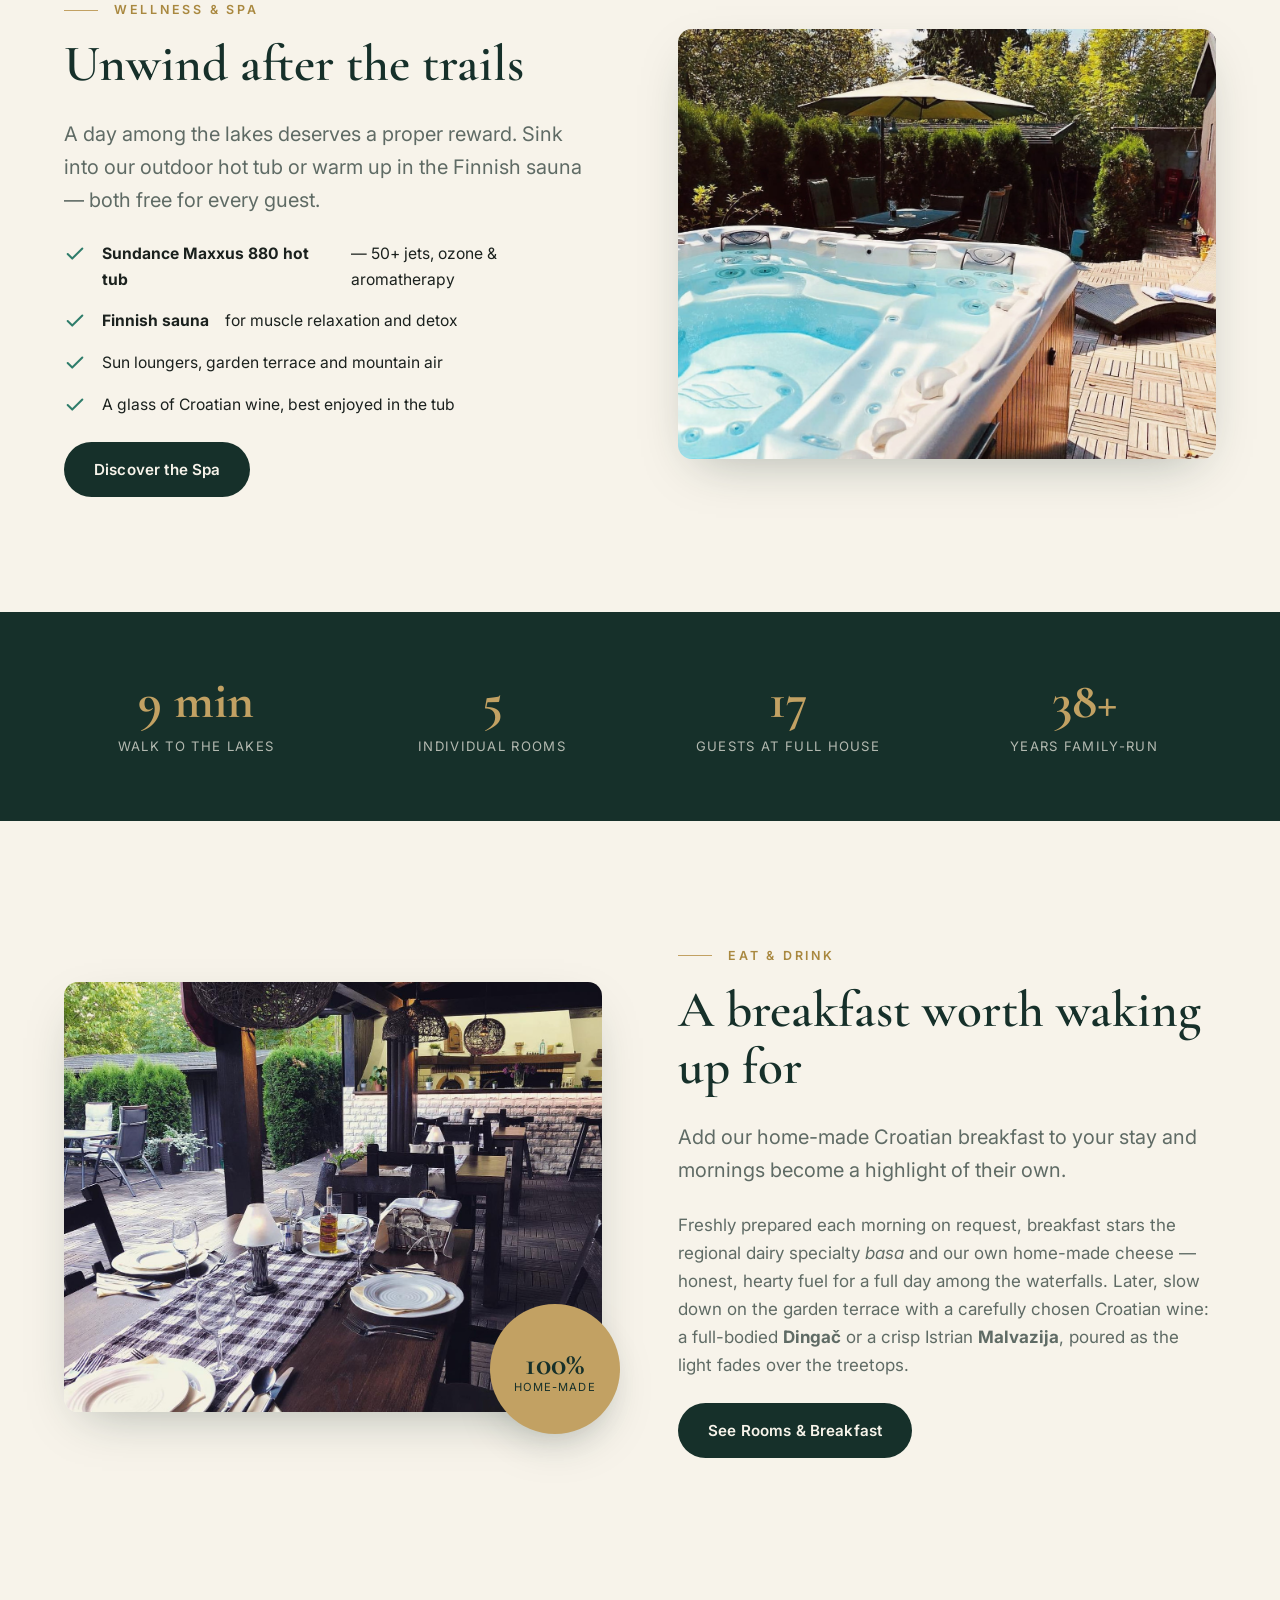
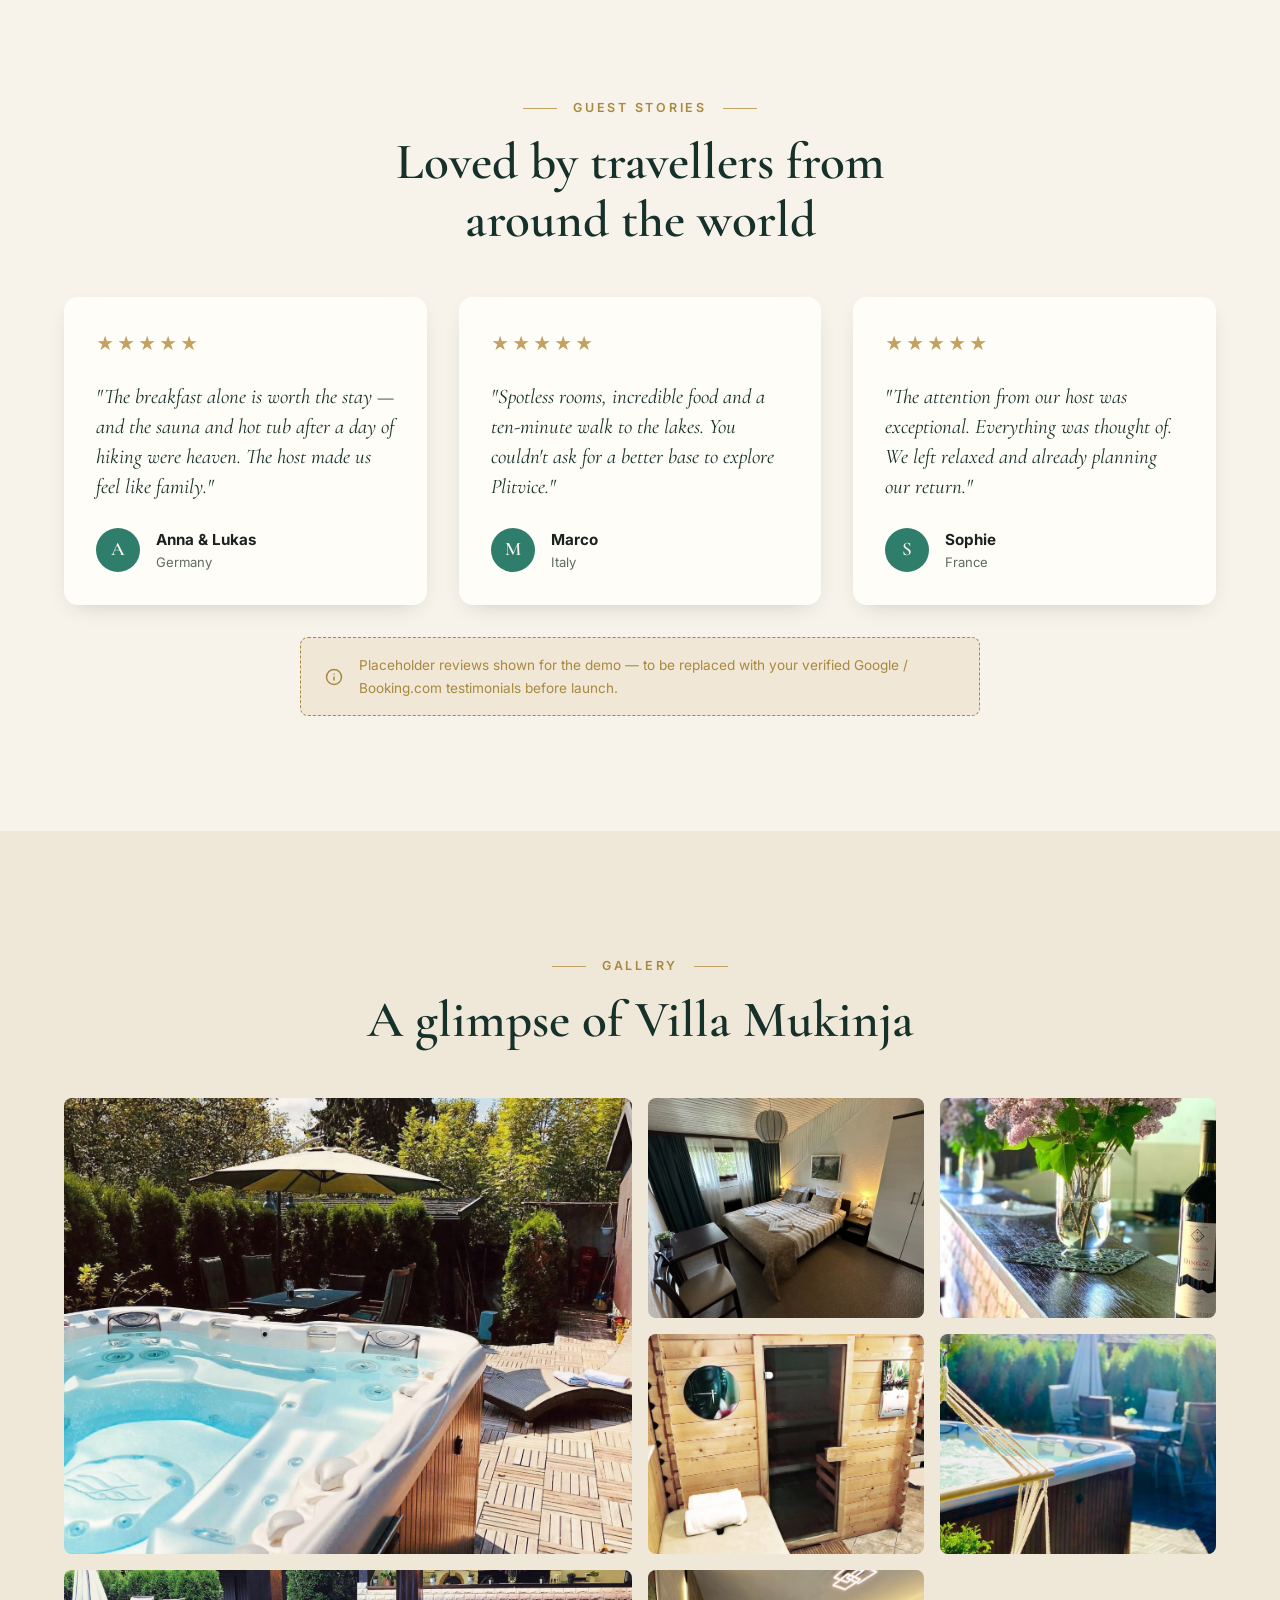
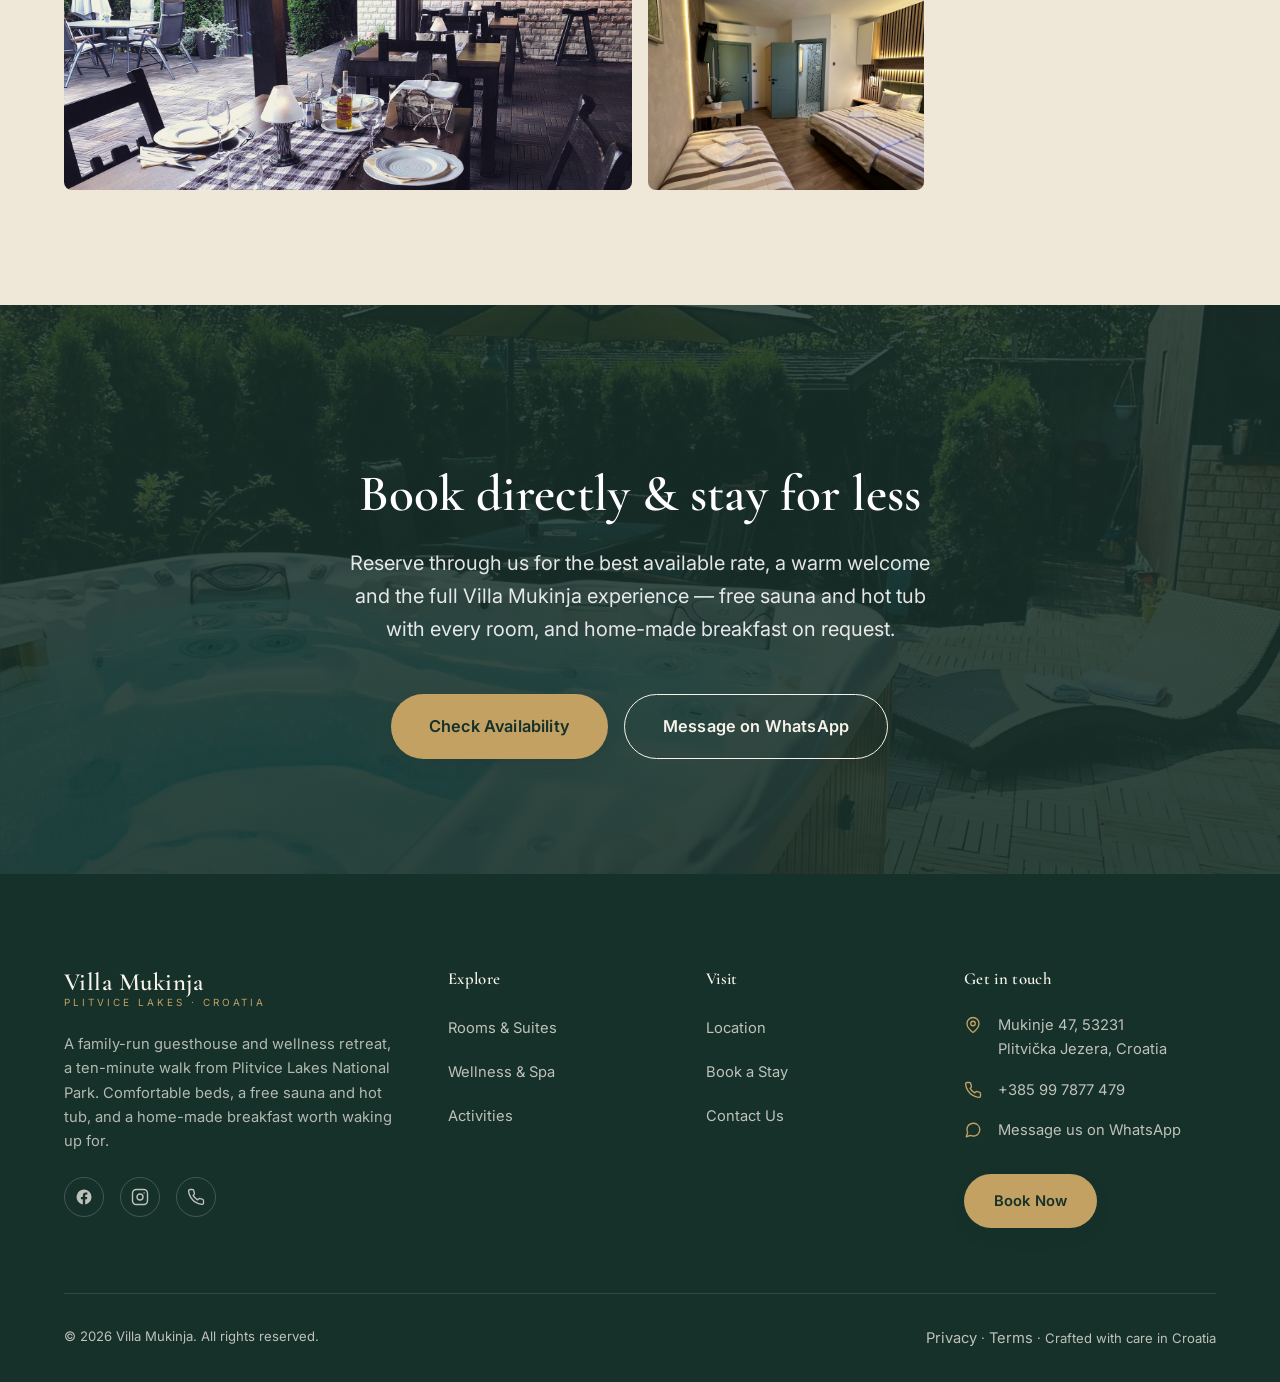
==== commit 8ec87c8f: "Mobile round 3: fixed viewport, layout reorder, compact sections - Page strictly fixed horizontally " ====
--- a/index.html
+++ b/index.html
@@ -23,7 +23,7 @@
 <!-- Preload LCP hero image -->
 <link rel="preload" as="image" href="assets/images/hero-nature-1.jpg" fetchpriority="high">
 
-<link rel="stylesheet" href="assets/css/style.css?v=4">
+<link rel="stylesheet" href="assets/css/style.css?v=5">
 
 <!-- Schema: LocalBusiness / GuestHouse -->
 <script type="application/ld+json">
@@ -105,15 +105,6 @@
   <div class="scroll-cue"><span>Scroll</span><span class="line"></span></div>
 </section>
 
-<!-- ============ BOOKING CTA STRIP ============ -->
-<section class="bookcta section--pine">
-  <div class="container">
-    <span class="eyebrow center">Plan your stay</span>
-    <h2>Find your room by the lakes</h2>
-    <a class="btn btn-primary btn-lg cta-primary" href="rooms.html">Check Availability</a>
-  </div>
-</section>
-
 <!-- ============ WELCOME / ABOUT ============ -->
 <section class="section">
   <div class="container">
@@ -140,7 +131,7 @@
 </section>
 
 <!-- ============ ROOMS PREVIEW ============ -->
-<section class="section section--cream2">
+<section class="section section--cream2 pb-tight">
   <div class="container">
     <div class="section-head center reveal">
       <span class="eyebrow center">Stay With Us</span>
@@ -150,33 +141,42 @@
     <div class="room-slider reveal">
       <button class="rs-arrow rs-prev" aria-label="Previous room" type="button"><svg viewBox="0 0 24 24" fill="none" stroke="currentColor" stroke-width="2.4" stroke-linecap="round" stroke-linejoin="round"><path d="m15 18-6-6 6-6"/></svg></button>
       <div class="rs-track">
-        <figure class="rs-slide">
+        <a class="rs-slide" href="rooms.html" aria-label="Deluxe Double Room — see details">
           <img src="assets/images/hero.jpg" alt="Deluxe Double Room with modern wood-panelled interior" loading="lazy">
-          <figcaption class="rs-bubble">
+          <span class="rs-bubble">
             <h3>Deluxe Double</h3>
             <p>Wood-panelled comfort and a spa-style bathroom, made for two.</p>
-          </figcaption>
-        </figure>
-        <figure class="rs-slide">
+            <span class="rs-more">See details ›</span>
+          </span>
+        </a>
+        <a class="rs-slide" href="rooms.html" aria-label="Deluxe Triple Room — see details">
           <img src="assets/images/room-2.jpg" alt="Deluxe Triple Room with king size bed and single bed" loading="lazy">
-          <figcaption class="rs-bubble">
+          <span class="rs-bubble">
             <h3>Deluxe Triple</h3>
             <p>King size bed plus a single — ideal for friends or a small family.</p>
-          </figcaption>
-        </figure>
-        <figure class="rs-slide">
+            <span class="rs-more">See details ›</span>
+          </span>
+        </a>
+        <a class="rs-slide" href="rooms.html" aria-label="Family Quadruple Room — see details">
           <img src="assets/images/room-5.jpg" alt="Spacious Family Quadruple Room" loading="lazy">
-          <figcaption class="rs-bubble">
+          <span class="rs-bubble">
             <h3>Family Quadruple</h3>
             <p>Our most spacious room — space for four to truly unwind.</p>
-          </figcaption>
-        </figure>
+            <span class="rs-more">See details ›</span>
+          </span>
+        </a>
       </div>
       <button class="rs-arrow rs-next" aria-label="Next room" type="button"><svg viewBox="0 0 24 24" fill="none" stroke="currentColor" stroke-width="2.4" stroke-linecap="round" stroke-linejoin="round"><path d="m9 18 6-6-6-6"/></svg></button>
     </div>
-    <div style="text-align:center;margin-top:var(--s5)" class="reveal">
-      <a class="btn btn-dark btn-lg" href="rooms.html">Details</a>
-    </div>
+  </div>
+</section>
+
+<!-- ============ BOOKING CTA STRIP ============ -->
+<section class="bookcta section--pine">
+  <div class="container">
+    <span class="eyebrow center">Plan your stay</span>
+    <h2>Find your room by the lakes</h2>
+    <a class="btn btn-primary cta-primary" href="rooms.html">Check Availability</a>
   </div>
 </section>
 
@@ -353,6 +353,6 @@
 </div>
 
 
-<script src="assets/js/main.js?v=4"></script>
+<script src="assets/js/main.js?v=5"></script>
 </body>
 </html>
--- a/assets/css/style.css
+++ b/assets/css/style.css
@@ -510,3 +510,36 @@
   .btn-lg { padding: 14px 22px; font-size: .95rem; }
   .hero-actions .btn, .cta-band .hero-actions .btn { flex: 1 1 auto; }
 }
+
+/* ===================================================================
+   Round 3 refinements
+   =================================================================== */
+
+/* 1) No horizontal wiggle on touch devices — page is strictly fixed */
+html, body { overflow-x: clip; overscroll-behavior-x: none; max-width: 100vw; }
+
+/* 4) Tighter sections */
+.section.pb-tight { padding-bottom: var(--s4); }
+.bookcta { padding-block: var(--s4); }
+.bookcta h2 { font-size: clamp(1.5rem, 3.4vw, 2.2rem); margin: var(--s1) 0 var(--s3); }
+
+/* 4) Clickable room slides */
+.rs-slide { display: block; color: inherit; }
+.rs-bubble { display: block; }
+.rs-bubble h3 { pointer-events: none; }
+.rs-more { display: inline-block; margin-top: 6px; font-size: .82rem; font-weight: 600; color: var(--brass-deep); letter-spacing: .04em; }
+.rs-slide:active .rs-bubble, .rs-slide:hover .rs-bubble { background: var(--paper); }
+
+/* 2) Mobile: eyebrow pinned to the top, right below the menu bar */
+@media (max-width: 560px) {
+  .hero .eyebrow {
+    position: absolute;
+    top: calc(var(--header-h) + 10px);
+    left: var(--s2); right: var(--s2);
+  }
+
+  /* 3) Gallery: smaller tiles, two per row on phones */
+  .gallery { grid-template-columns: repeat(2, 1fr); grid-auto-rows: 130px; gap: var(--s1); }
+  .gallery .wide { grid-column: span 2; }
+  .gallery .tall { grid-row: span 2; }
+}
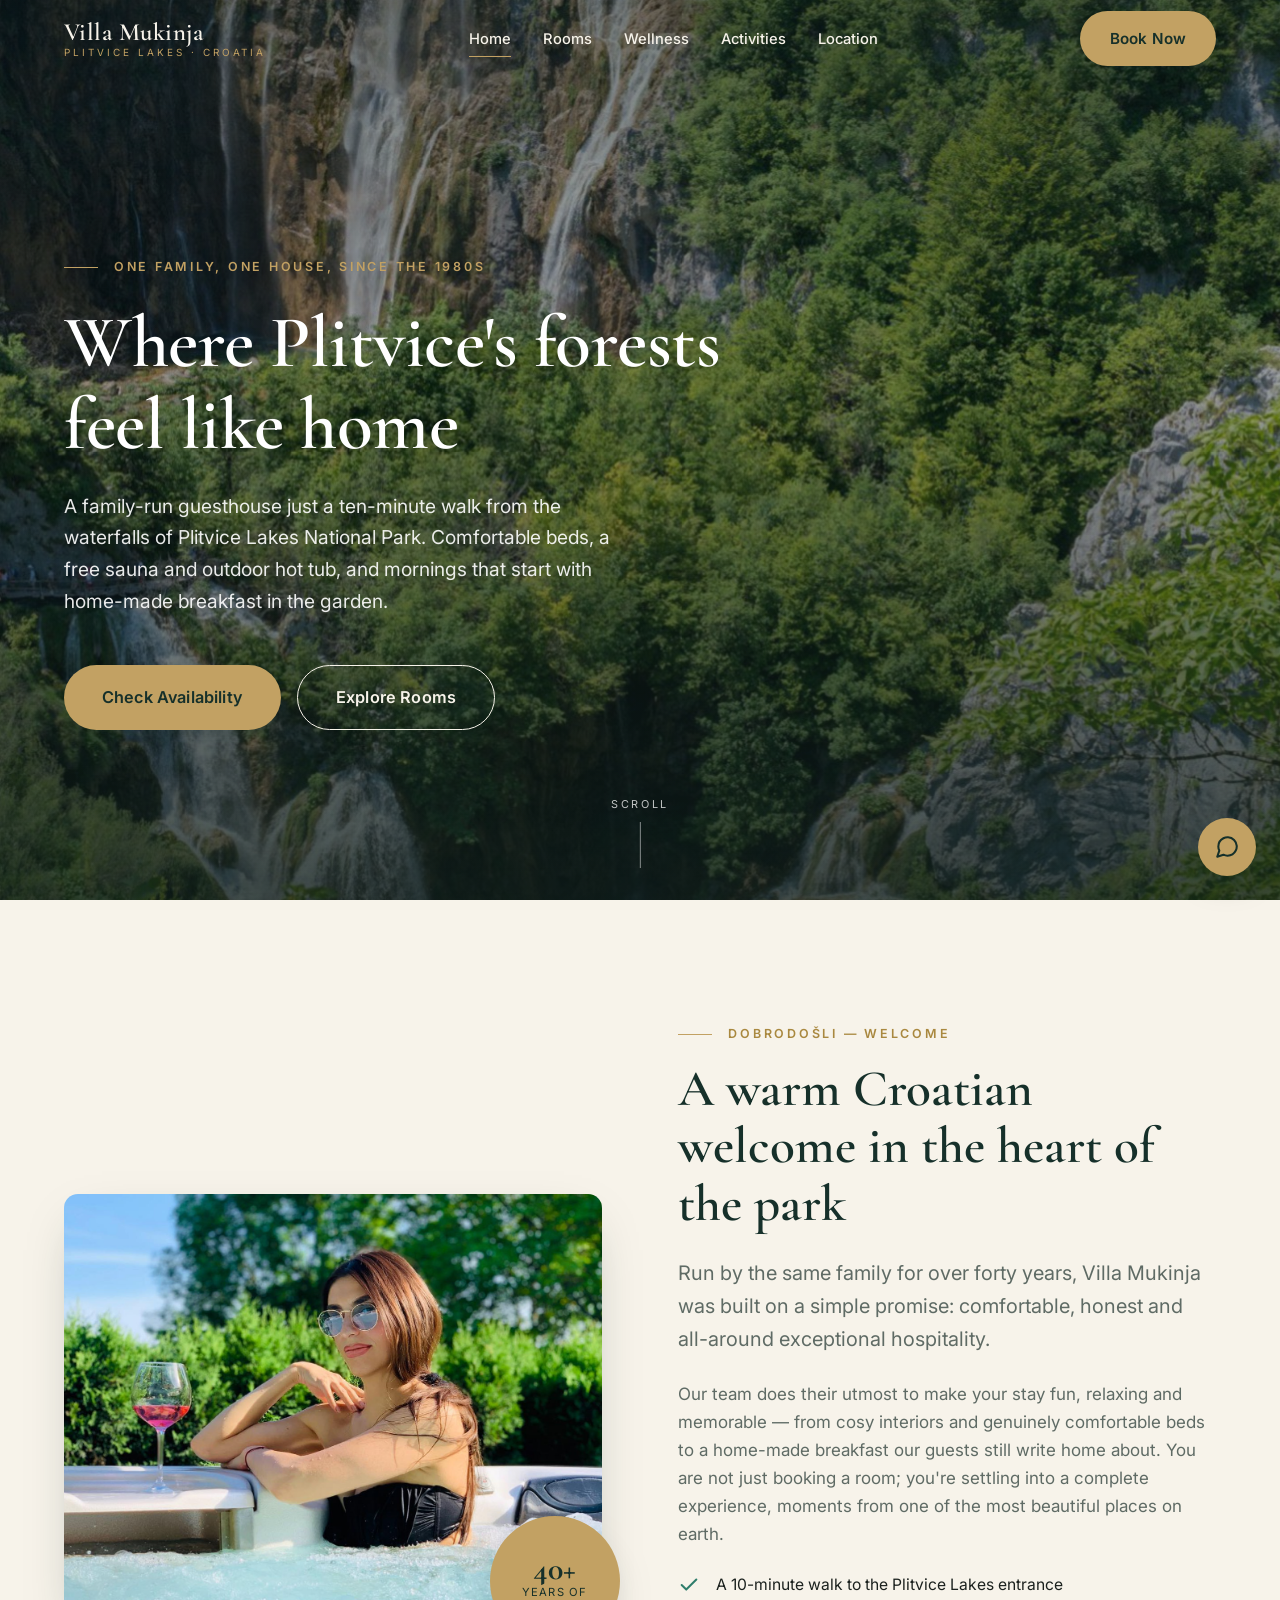
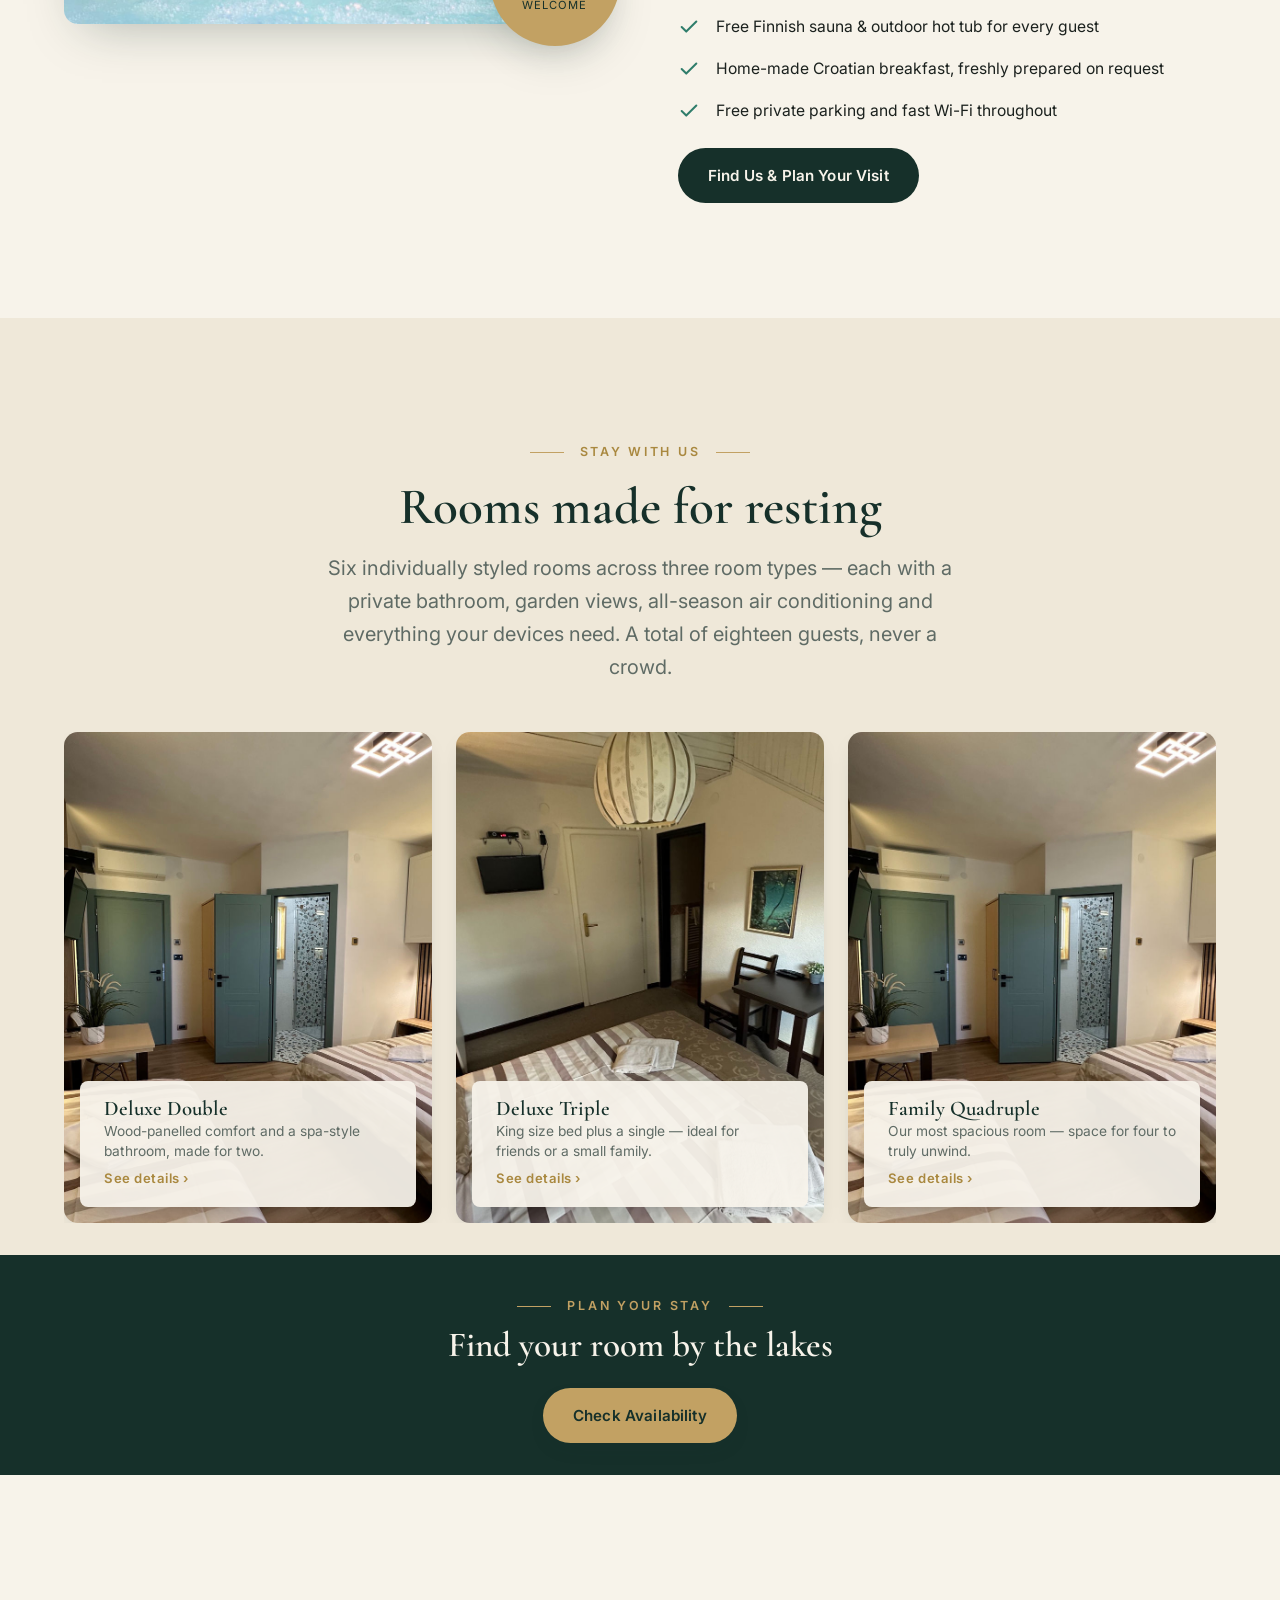
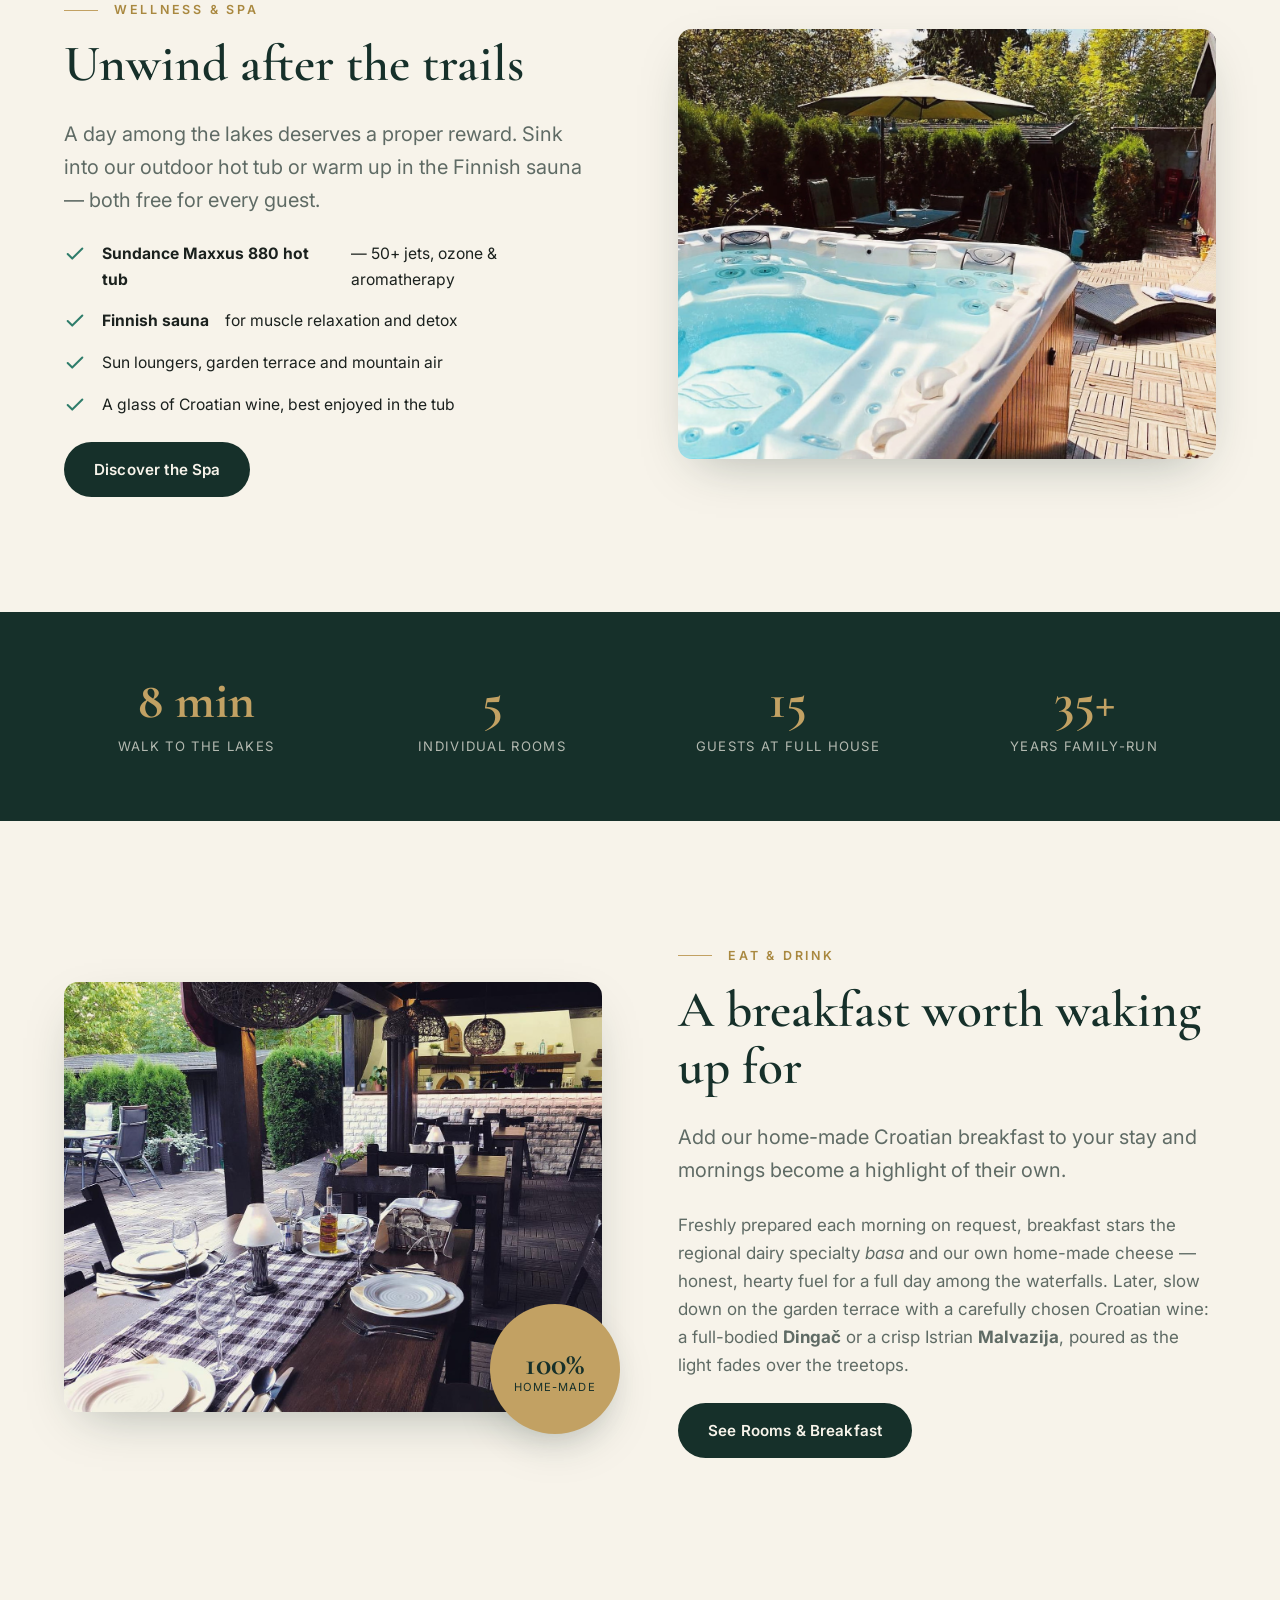
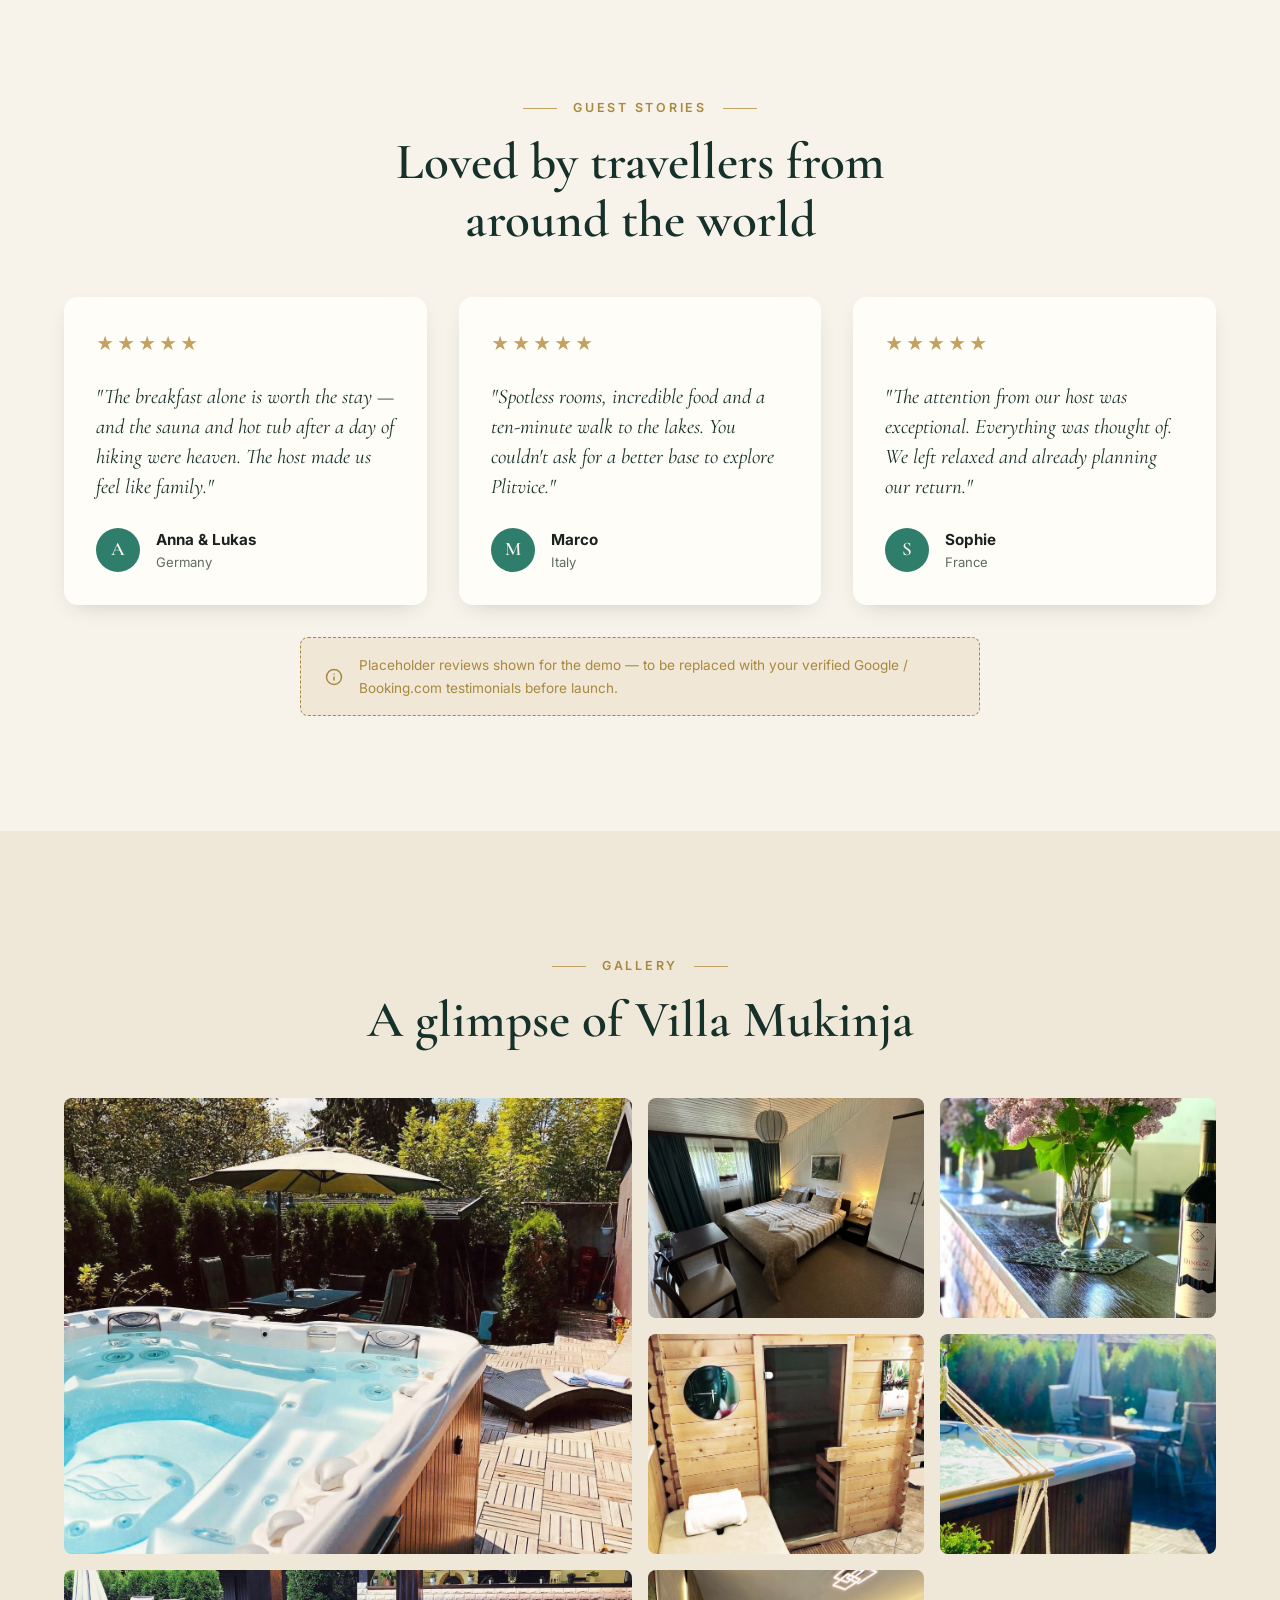
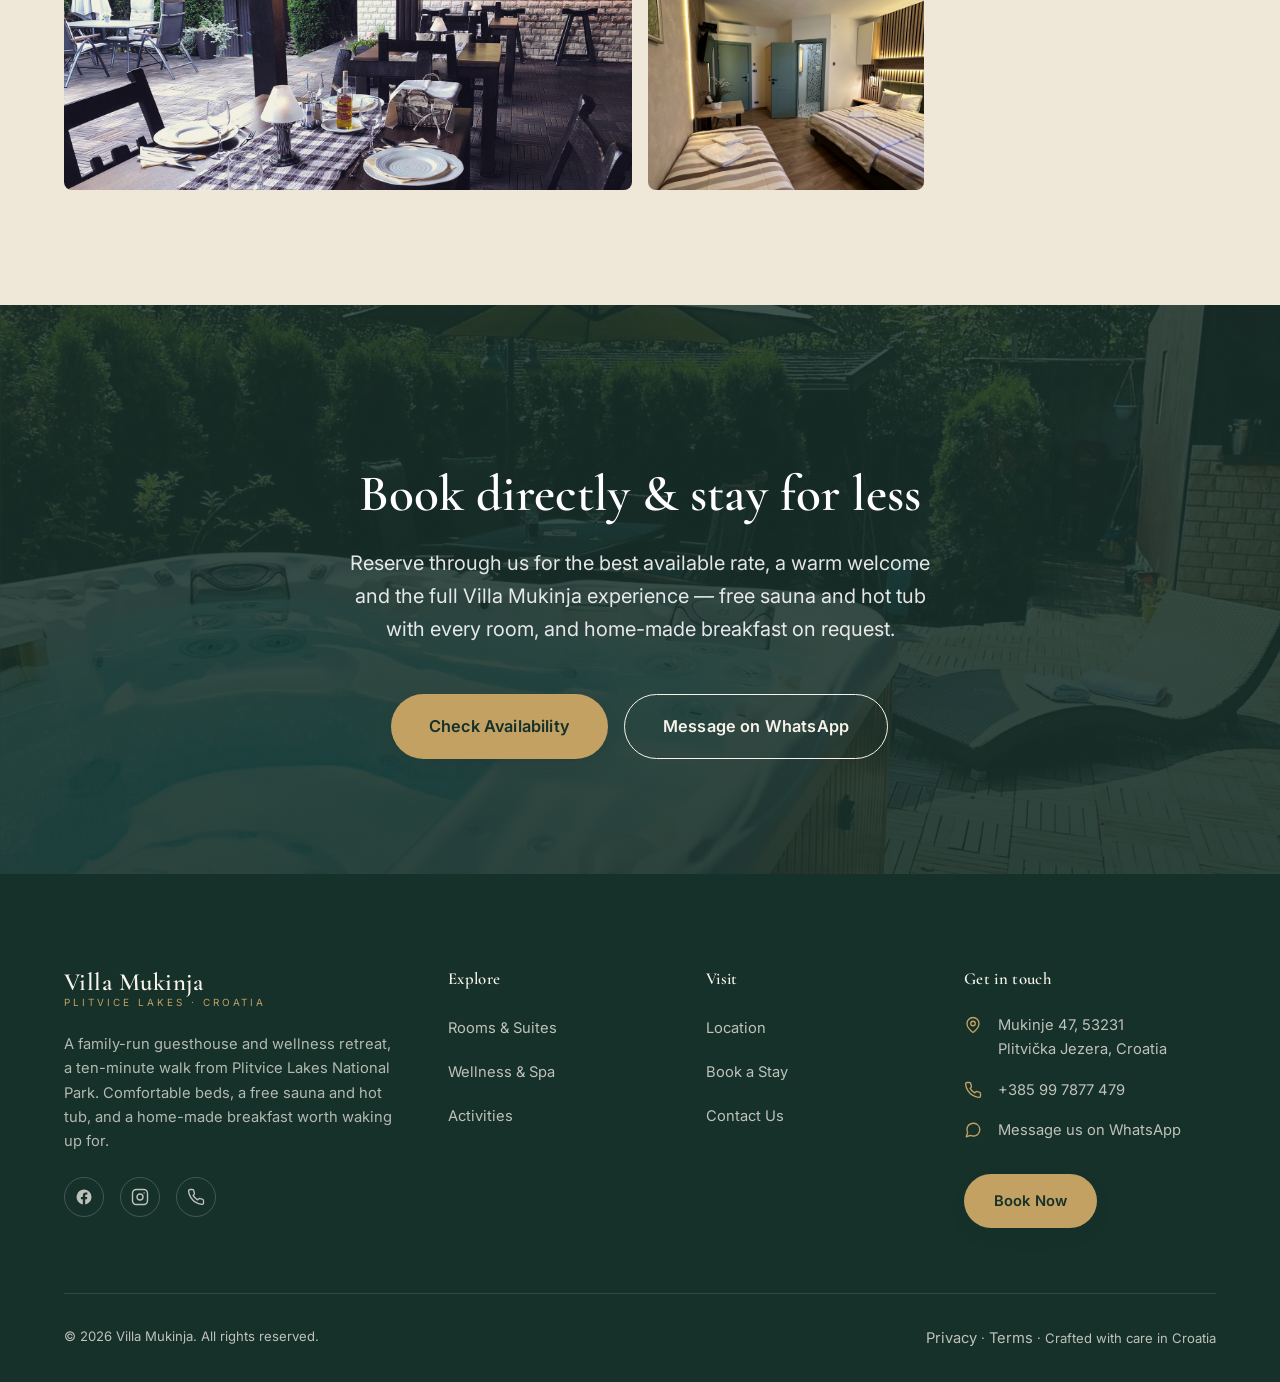
==== commit eb7caa05: "Booking: custom availability search feeding the rentl.io engine Own-design search bar (check-in/out," ====
--- a/index.html
+++ b/index.html
@@ -23,7 +23,7 @@
 <!-- Preload LCP hero image -->
 <link rel="preload" as="image" href="assets/images/hero-nature-1.jpg" fetchpriority="high">
 
-<link rel="stylesheet" href="assets/css/style.css?v=5">
+<link rel="stylesheet" href="assets/css/style.css?v=6">
 
 <!-- Schema: LocalBusiness / GuestHouse -->
 <script type="application/ld+json">
@@ -353,6 +353,6 @@
 </div>
 
 
-<script src="assets/js/main.js?v=5"></script>
+<script src="assets/js/main.js?v=6"></script>
 </body>
 </html>
--- a/assets/css/style.css
+++ b/assets/css/style.css
@@ -543,3 +543,25 @@
   .gallery .wide { grid-column: span 2; }
   .gallery .tall { grid-row: span 2; }
 }
+
+/* ---------- Booking page: custom search bar feeding the rentl.io engine ---------- */
+.rbe-search {
+  display: grid; grid-template-columns: repeat(4, 1fr) auto; gap: var(--s2); align-items: end;
+  background: var(--pine); border-radius: var(--radius); padding: var(--s3);
+  margin-bottom: var(--s4); box-shadow: var(--shadow-s);
+}
+.rbe-search .field { display: flex; flex-direction: column; gap: 6px; }
+.rbe-search label { font-size: .72rem; letter-spacing: .14em; text-transform: uppercase; color: var(--brass); }
+.rbe-search input, .rbe-search select {
+  background: rgba(255,255,255,.07); border: 1px solid rgba(255,255,255,.18);
+  color: var(--cream); padding: 12px 14px; border-radius: var(--radius-s); font-size: .95rem; font-family: inherit;
+}
+.rbe-search input::-webkit-calendar-picker-indicator { filter: invert(.8); }
+.rbe-search input:focus, .rbe-search select:focus { outline: none; border-color: var(--brass); background: rgba(255,255,255,.12); }
+.rbe-search .rbe-ages { grid-column: 1 / -1; }
+.rbe-search .rbe-ages #s-ages { display: flex; gap: var(--s1); flex-wrap: wrap; }
+.rbe-search .rbe-ages select { min-width: 92px; }
+@media (max-width: 860px) {
+  .rbe-search { grid-template-columns: 1fr 1fr; }
+  .rbe-search .submit { grid-column: 1 / -1; }
+}
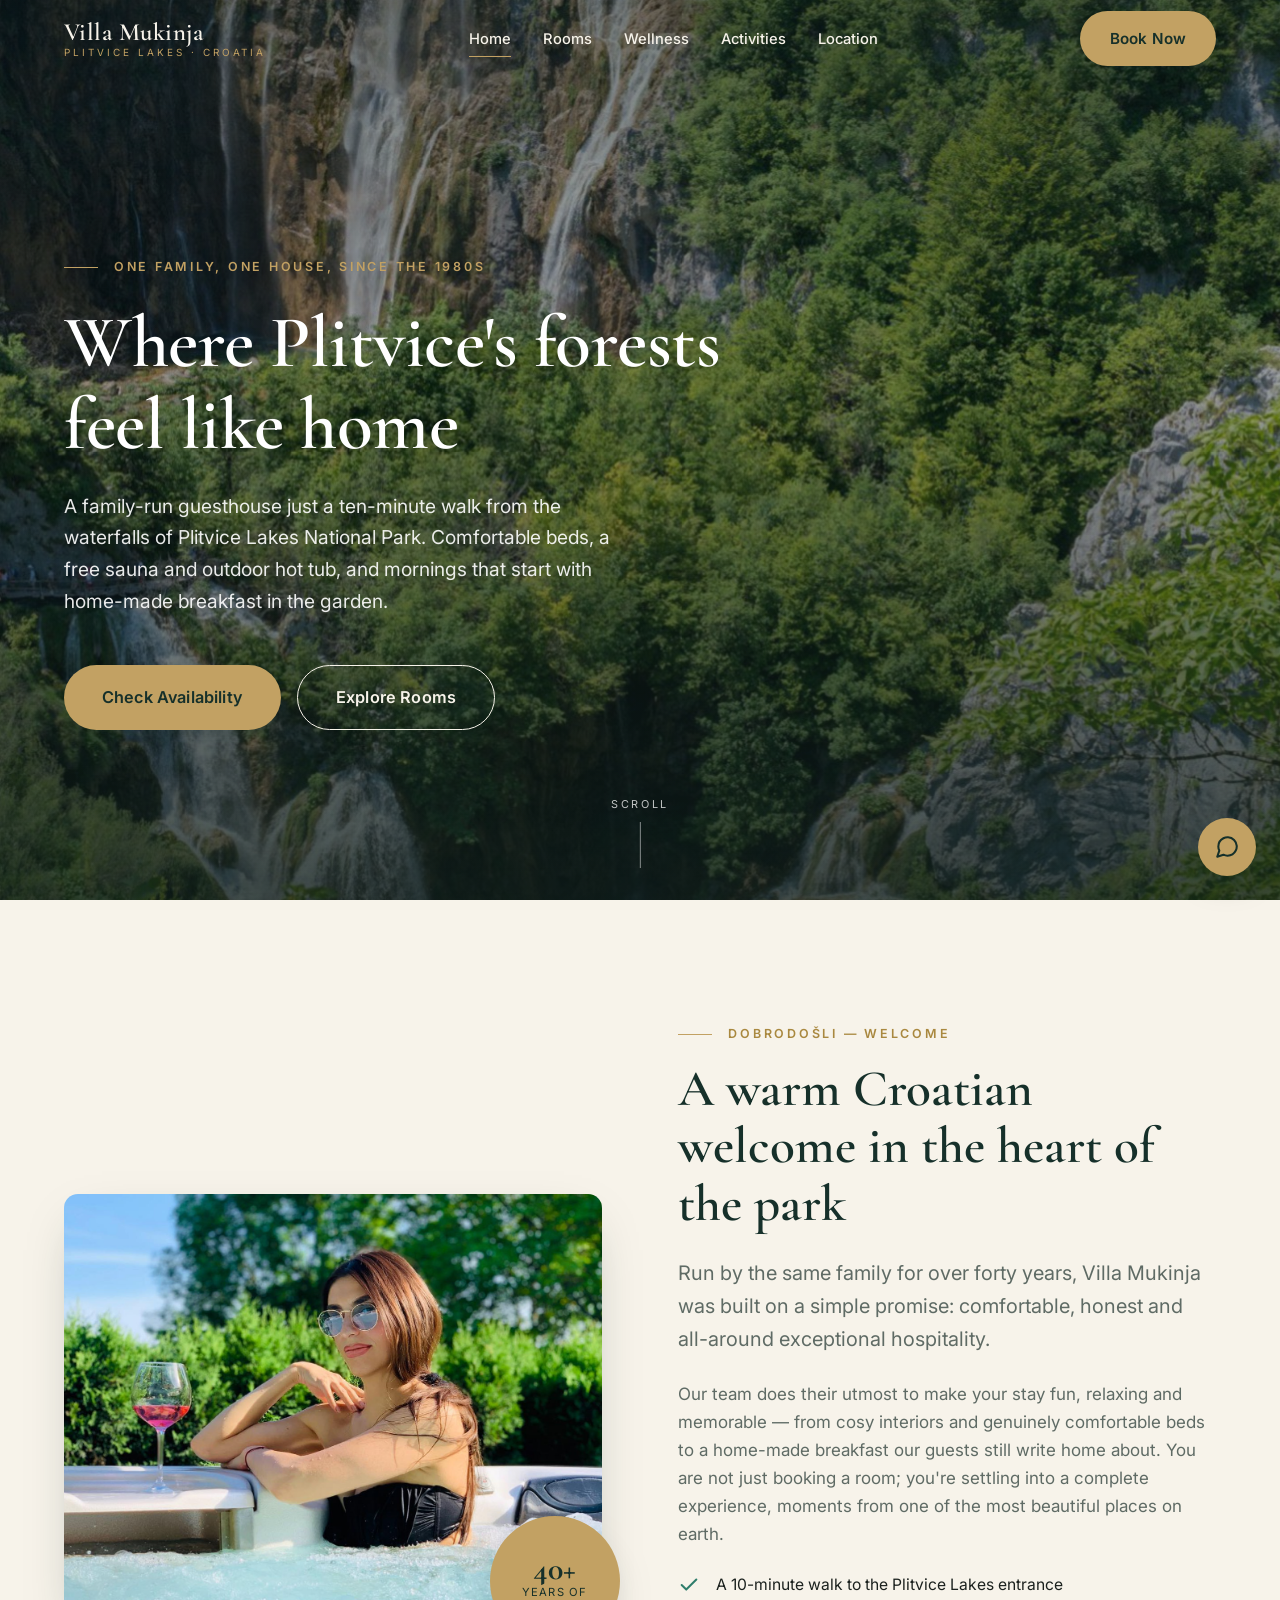
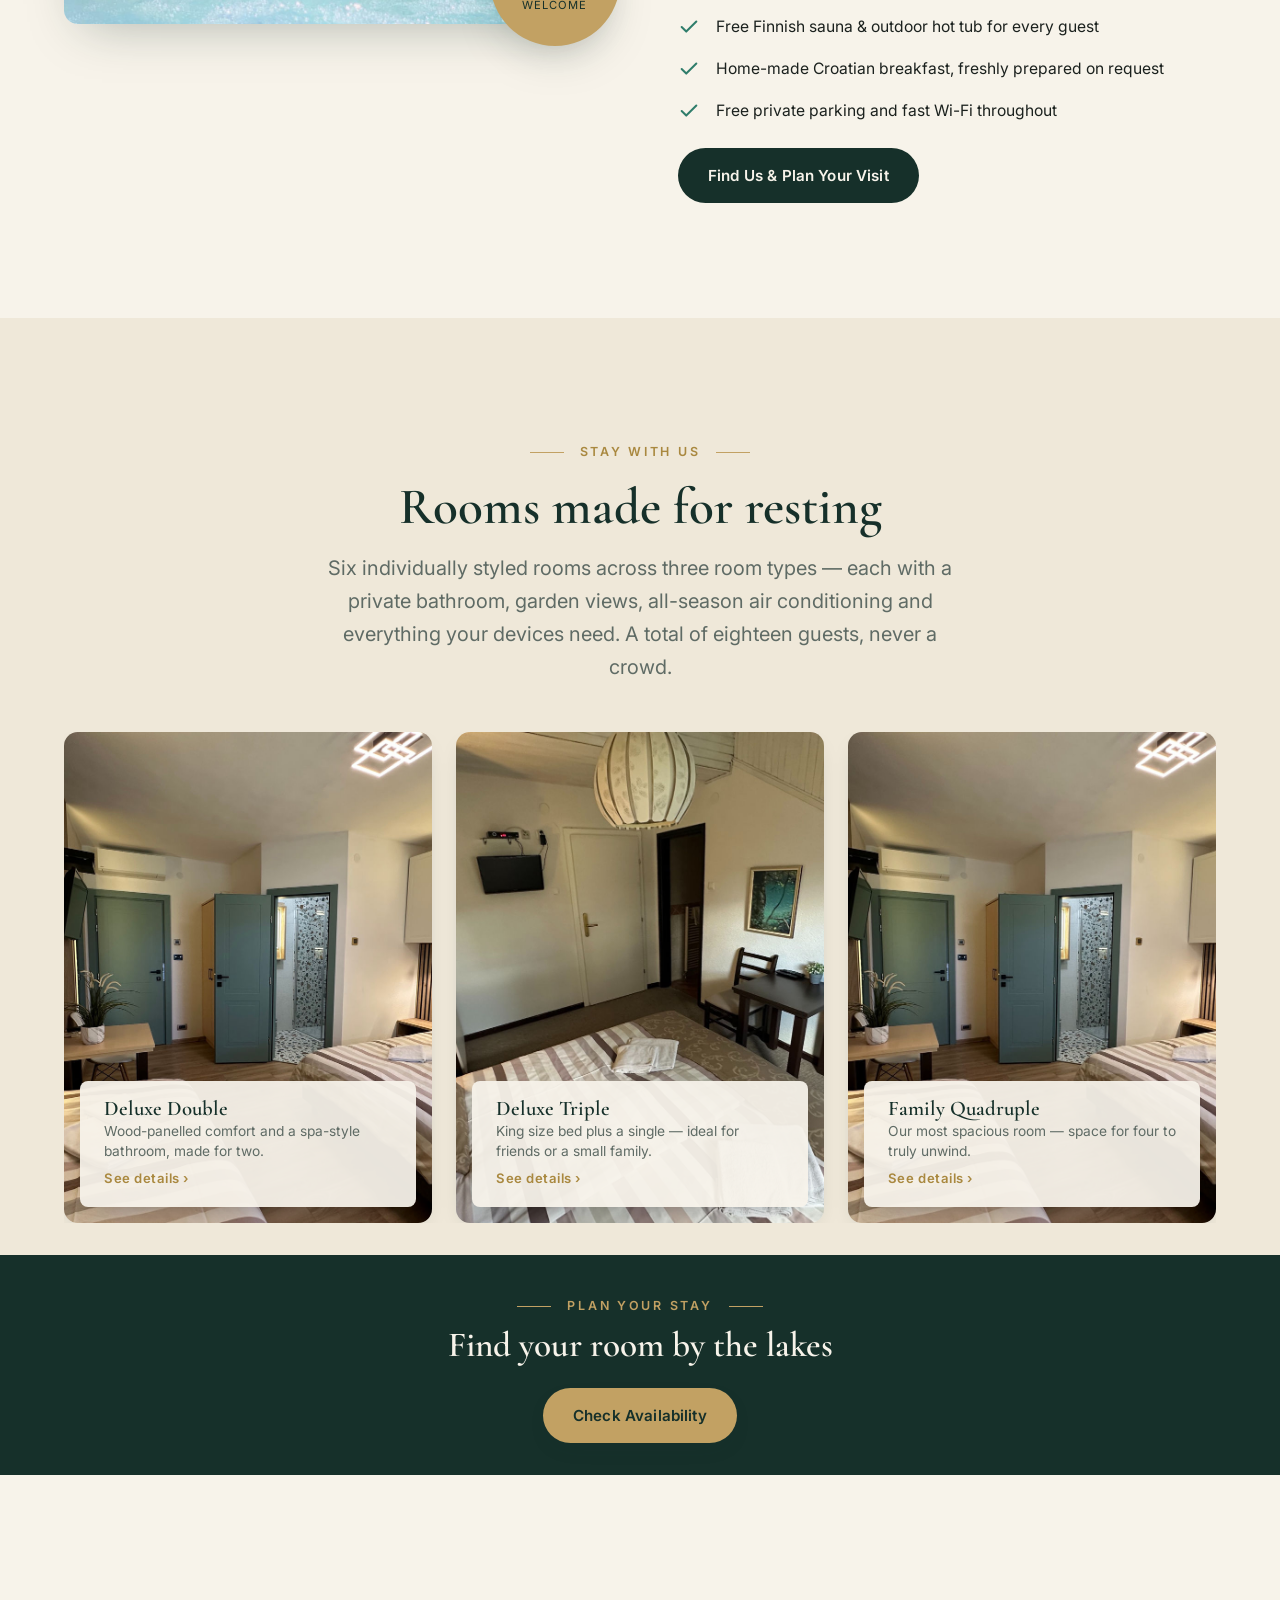
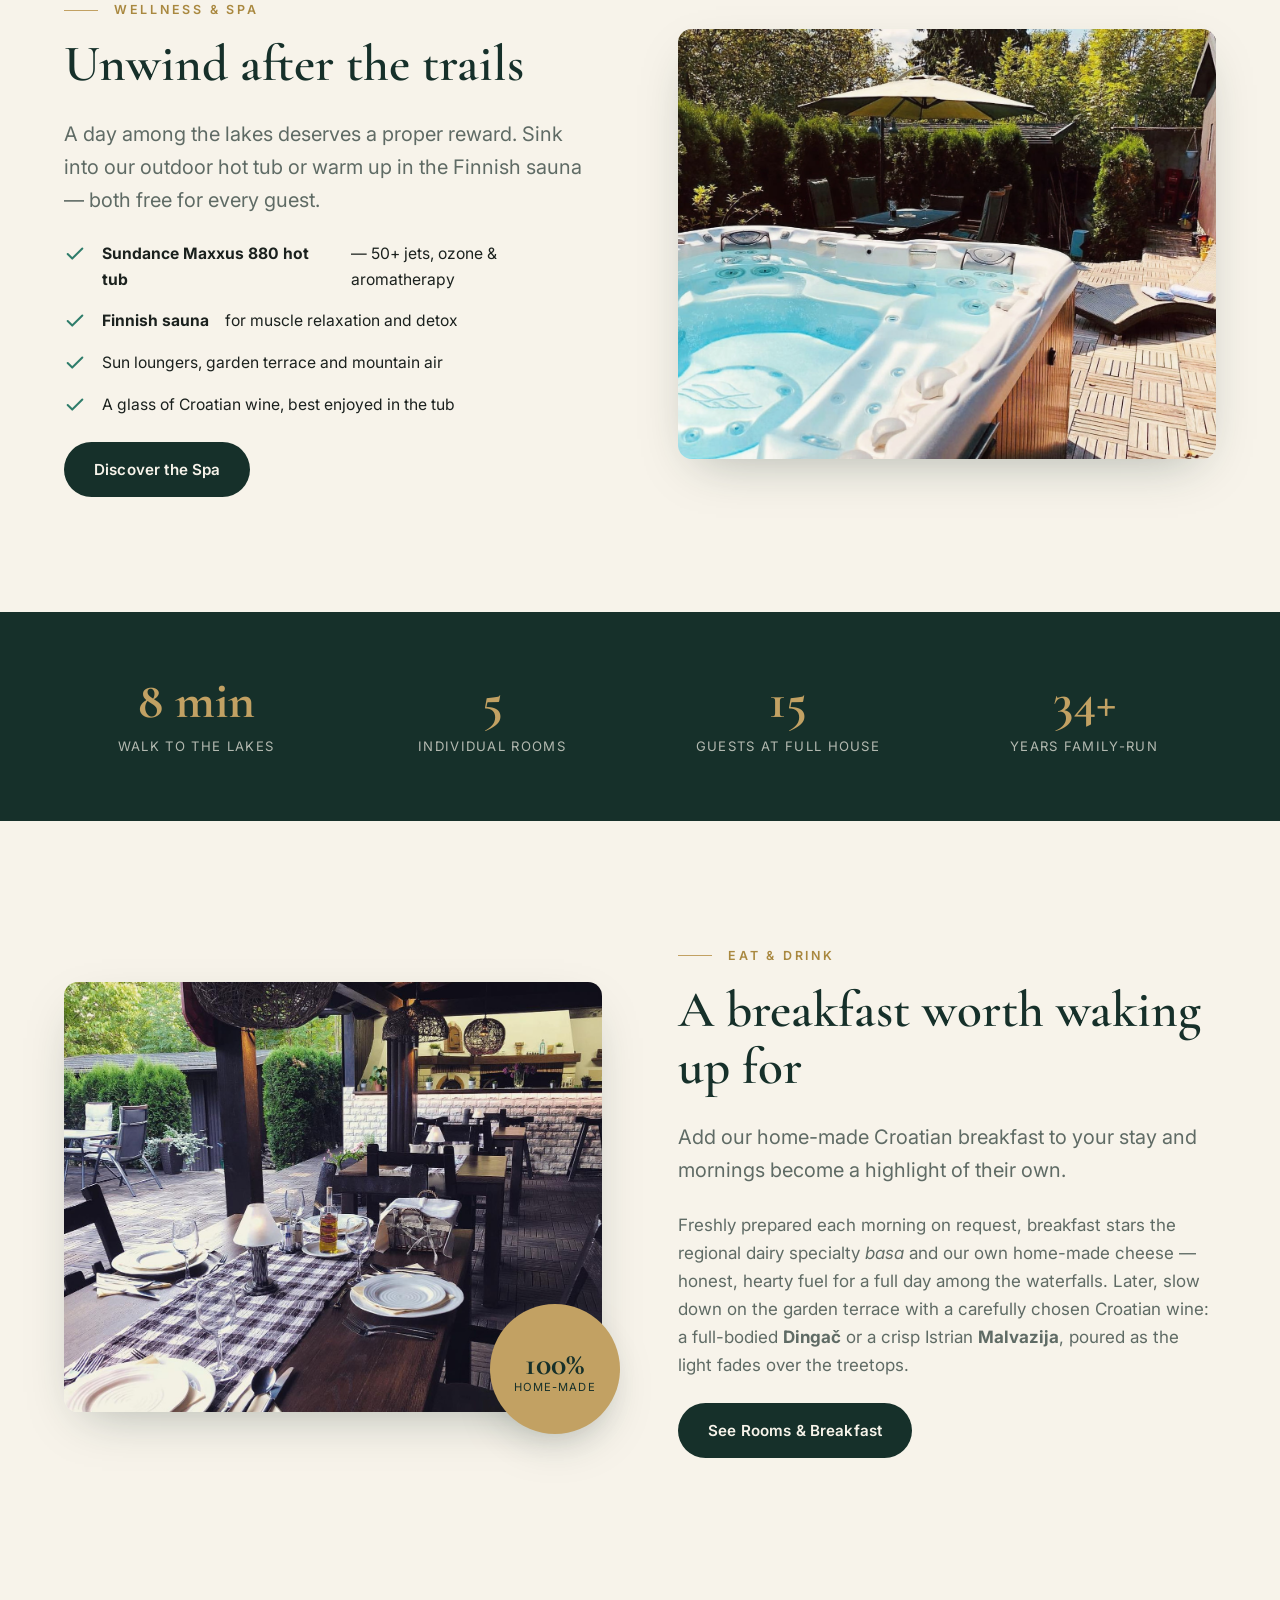
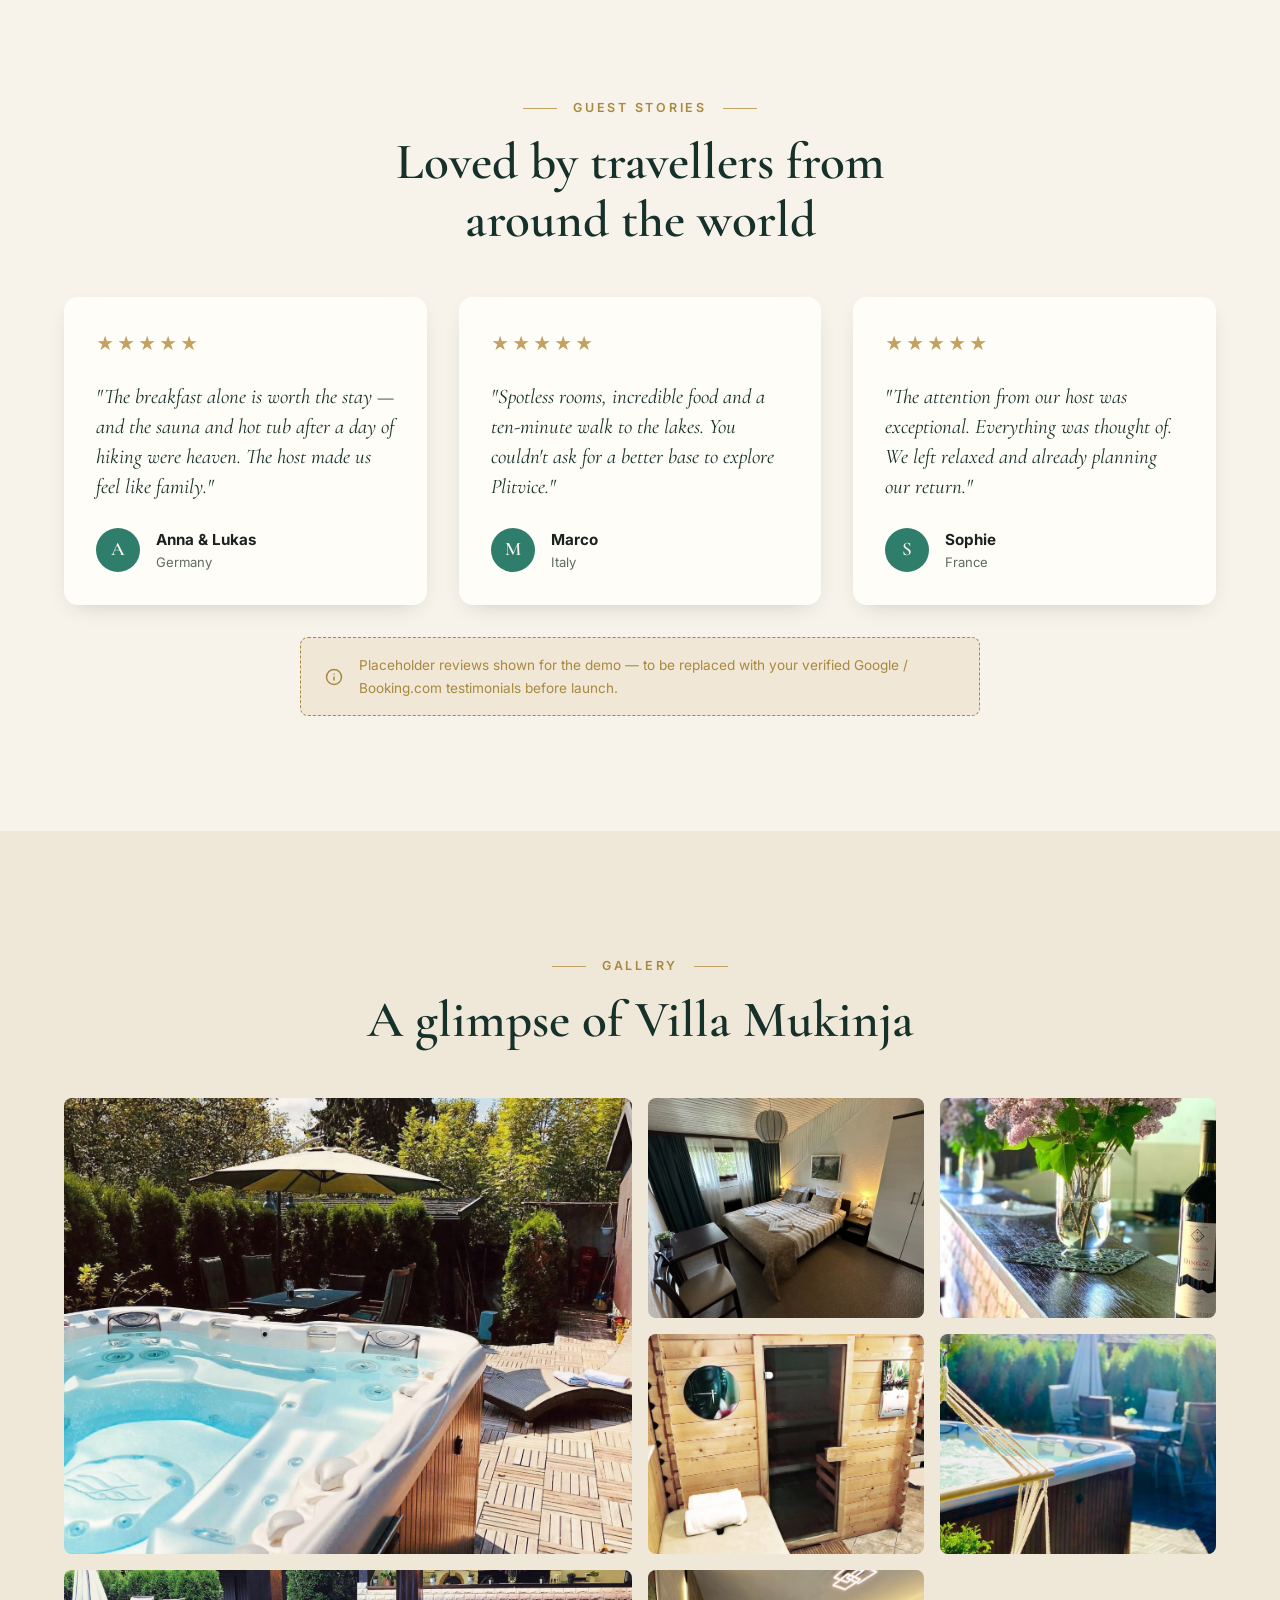
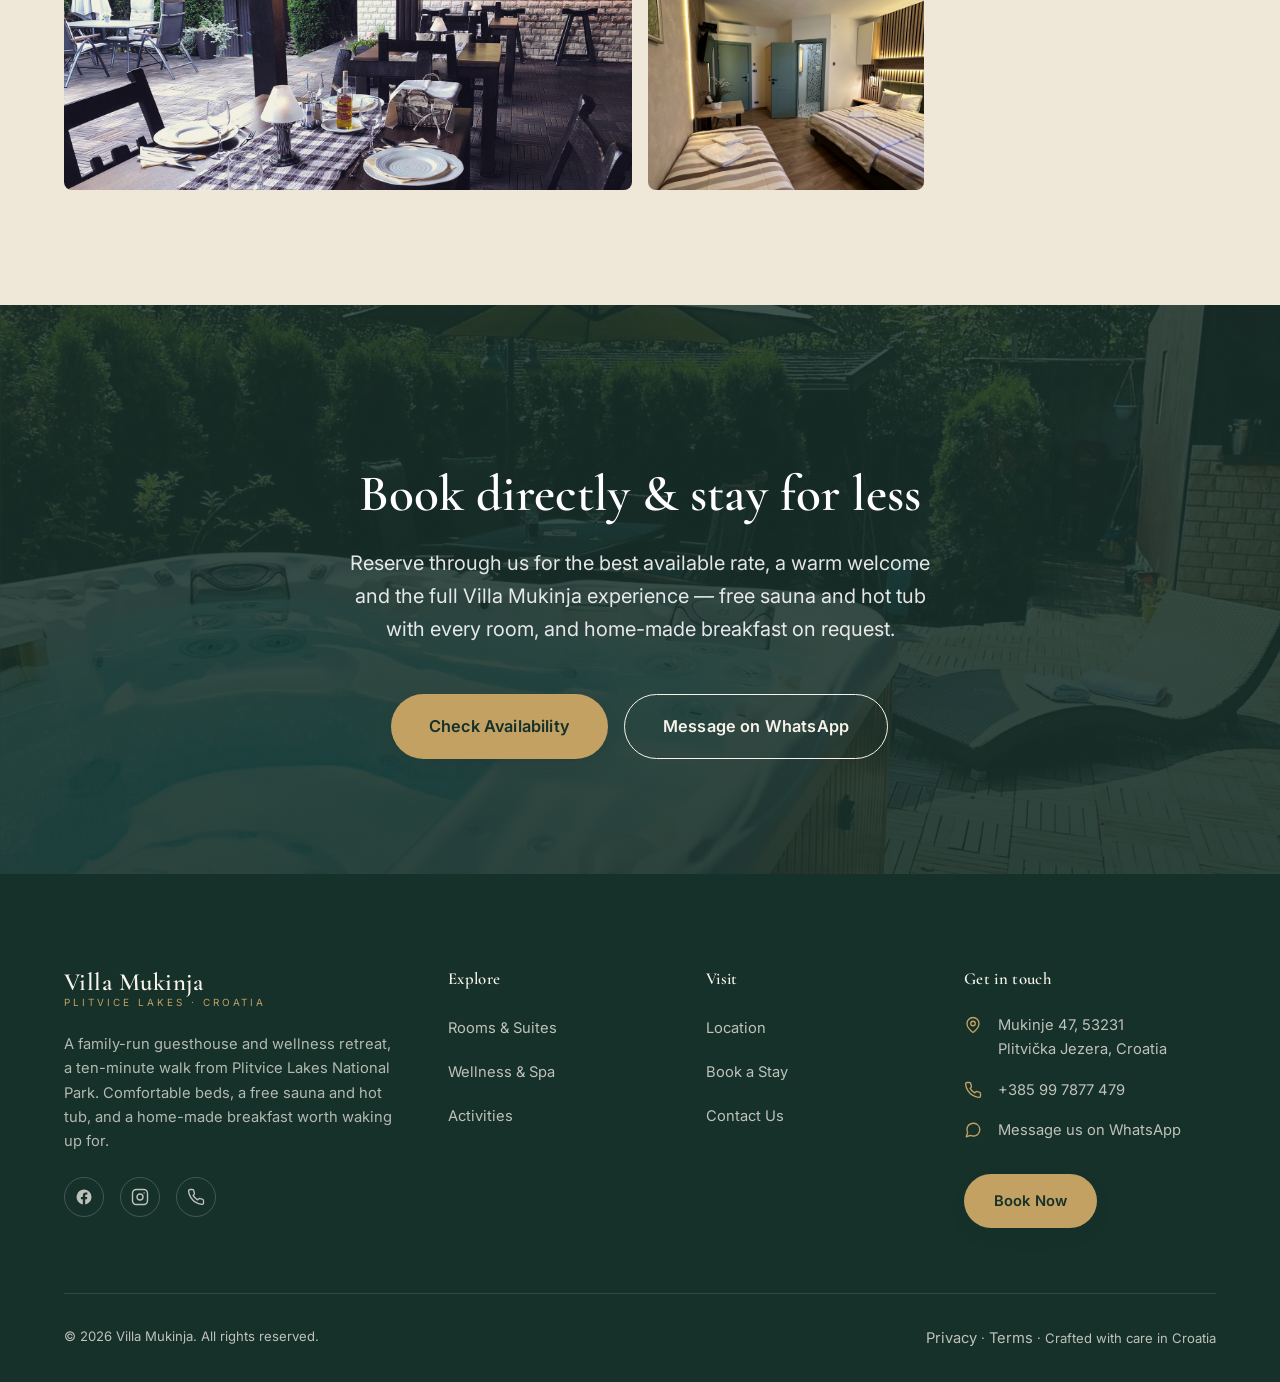
==== commit 57299b18: "Booking: replace blocked iframe with supported rentl.io handoff Rentlio sends X-Frame-Options: SAMEO" ====
--- a/index.html
+++ b/index.html
@@ -23,7 +23,7 @@
 <!-- Preload LCP hero image -->
 <link rel="preload" as="image" href="assets/images/hero-nature-1.jpg" fetchpriority="high">
 
-<link rel="stylesheet" href="assets/css/style.css?v=6">
+<link rel="stylesheet" href="assets/css/style.css?v=7">
 
 <!-- Schema: LocalBusiness / GuestHouse -->
 <script type="application/ld+json">
@@ -353,6 +353,6 @@
 </div>
 
 
-<script src="assets/js/main.js?v=6"></script>
+<script src="assets/js/main.js?v=7"></script>
 </body>
 </html>
--- a/assets/css/style.css
+++ b/assets/css/style.css
@@ -565,3 +565,15 @@
   .rbe-search { grid-template-columns: 1fr 1fr; }
   .rbe-search .submit { grid-column: 1 / -1; }
 }
+
+/* Booking: panel that opens the rentl.io engine (iframe embedding is
+   blocked by Rentlio via X-Frame-Options, so we hand off with a link) */
+.rbe-note { grid-column: 1 / -1; font-size: .85rem; color: rgba(247,243,234,.75); margin: 2px 0 0; }
+.rbe-panel { position: relative; border-radius: var(--radius); overflow: hidden; text-align: center; color: var(--cream); box-shadow: var(--shadow); }
+.rbe-panel .bg { position: absolute; inset: 0; }
+.rbe-panel .bg img { width: 100%; height: 100%; object-fit: cover; }
+.rbe-panel .inner { position: relative; padding: clamp(var(--s5), 8vw, var(--s7)) var(--s3); background: linear-gradient(rgba(22,48,42,.85), rgba(22,48,42,.9)); }
+.rbe-panel h3 { color: var(--white); font-size: clamp(1.6rem, 3.4vw, 2.3rem); margin: var(--s2) 0; }
+.rbe-panel p { color: rgba(255,255,255,.85); max-width: 520px; margin: 0 auto var(--s4); }
+.rbe-panel .eyebrow { color: var(--brass); justify-content: center; }
+.rbe-panel .eyebrow::before, .rbe-panel .eyebrow.center::after { background: var(--brass); }
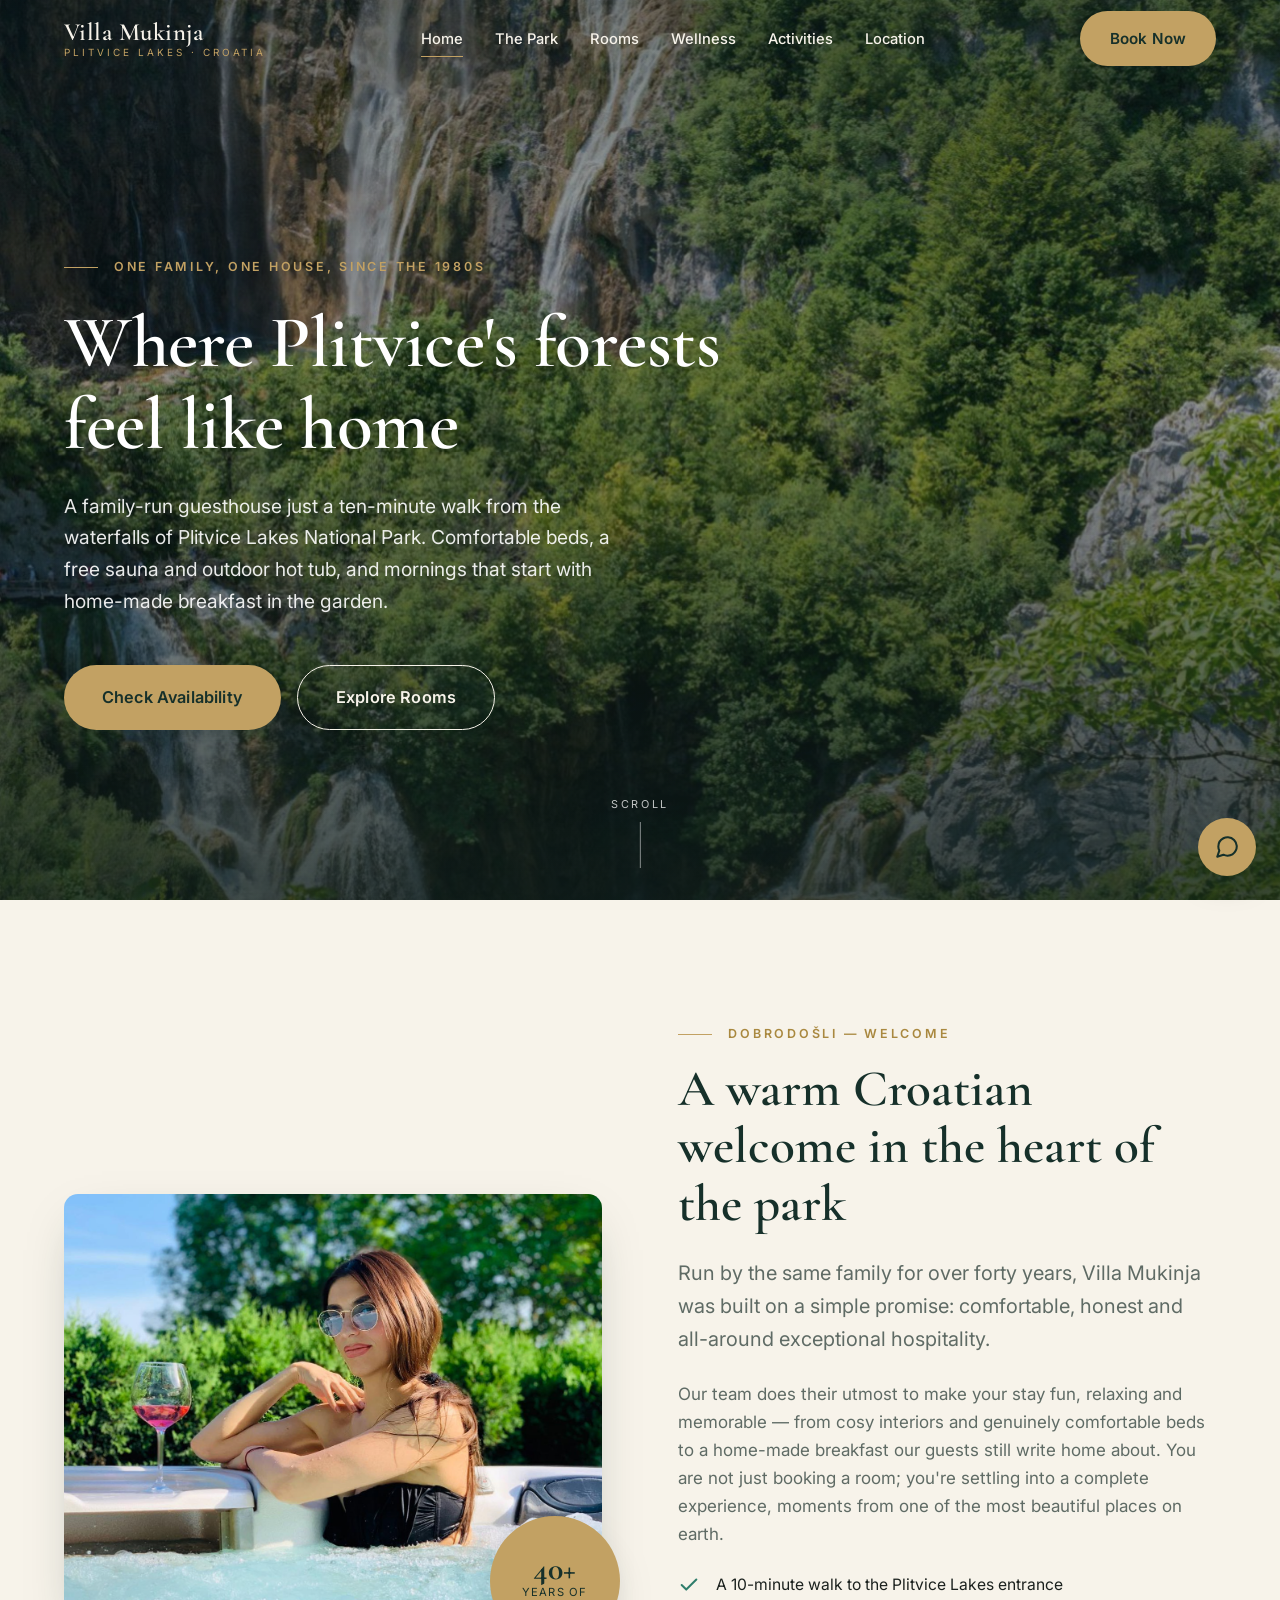
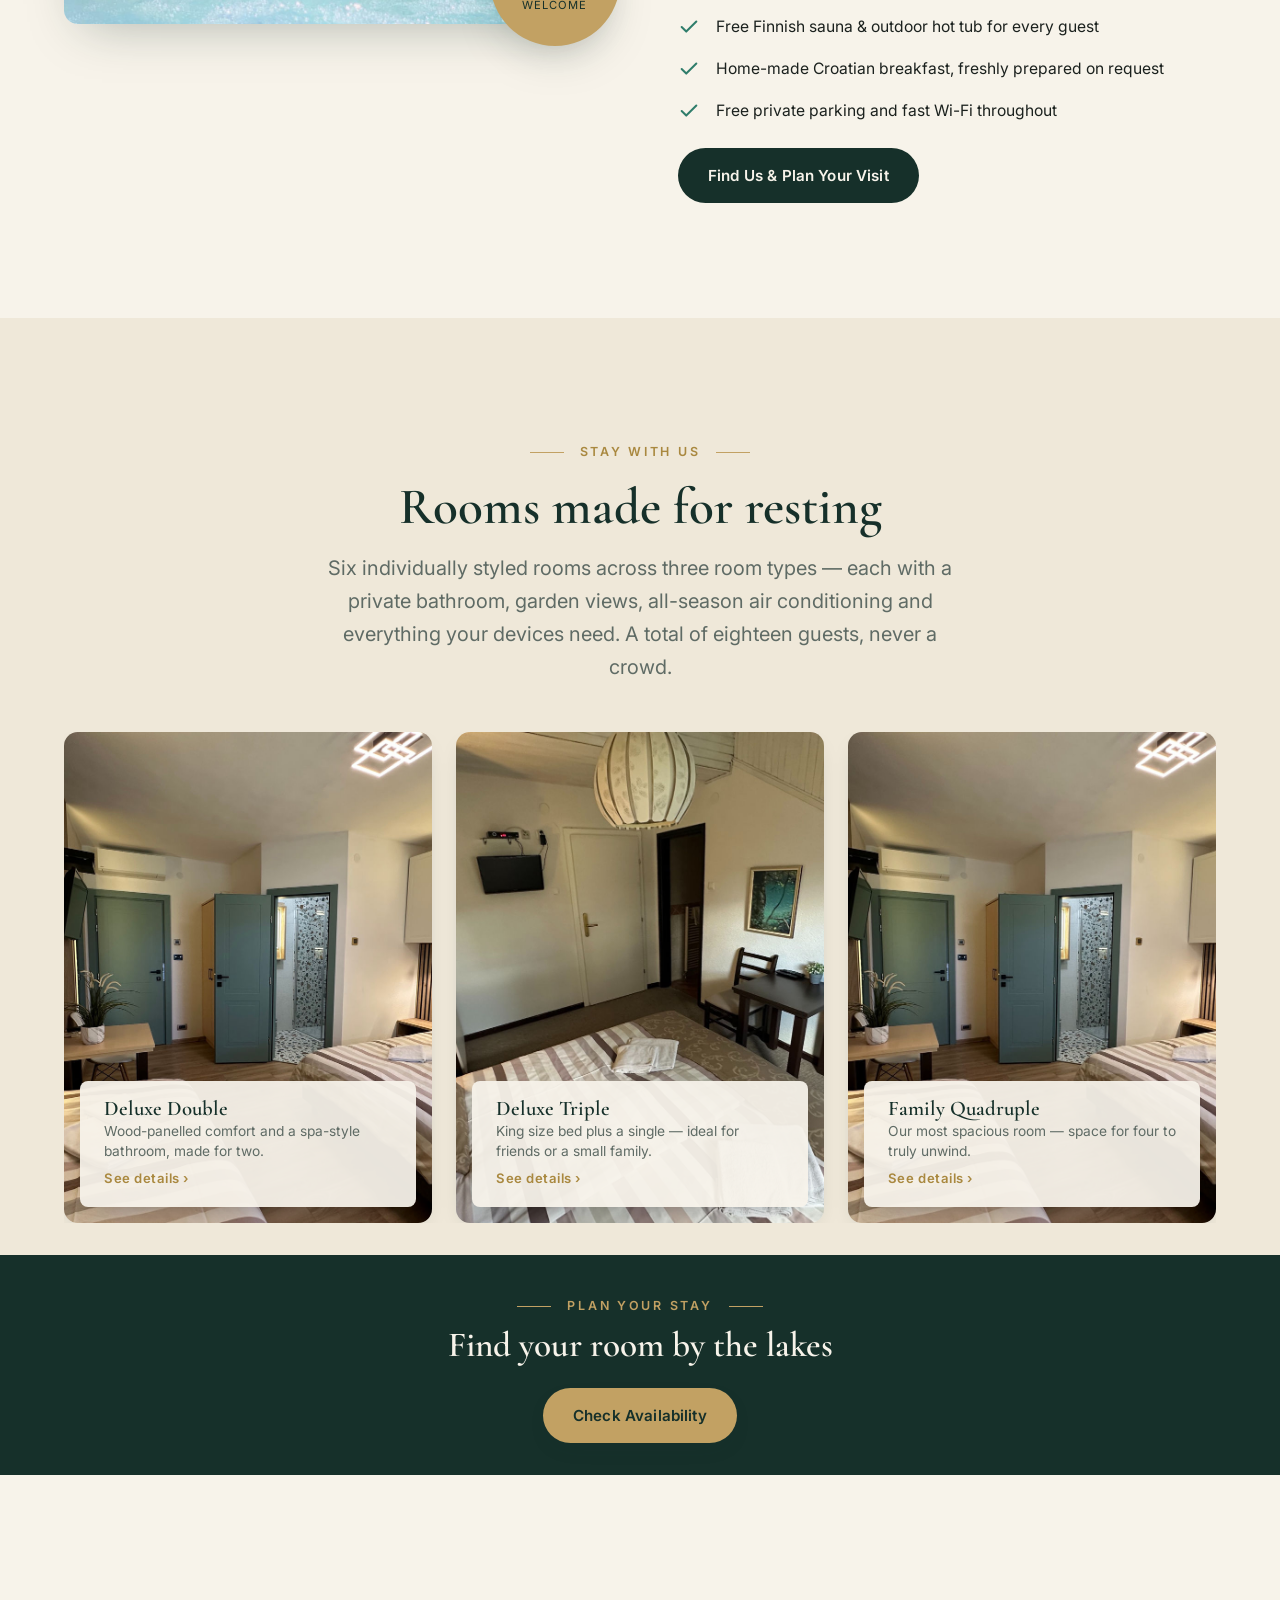
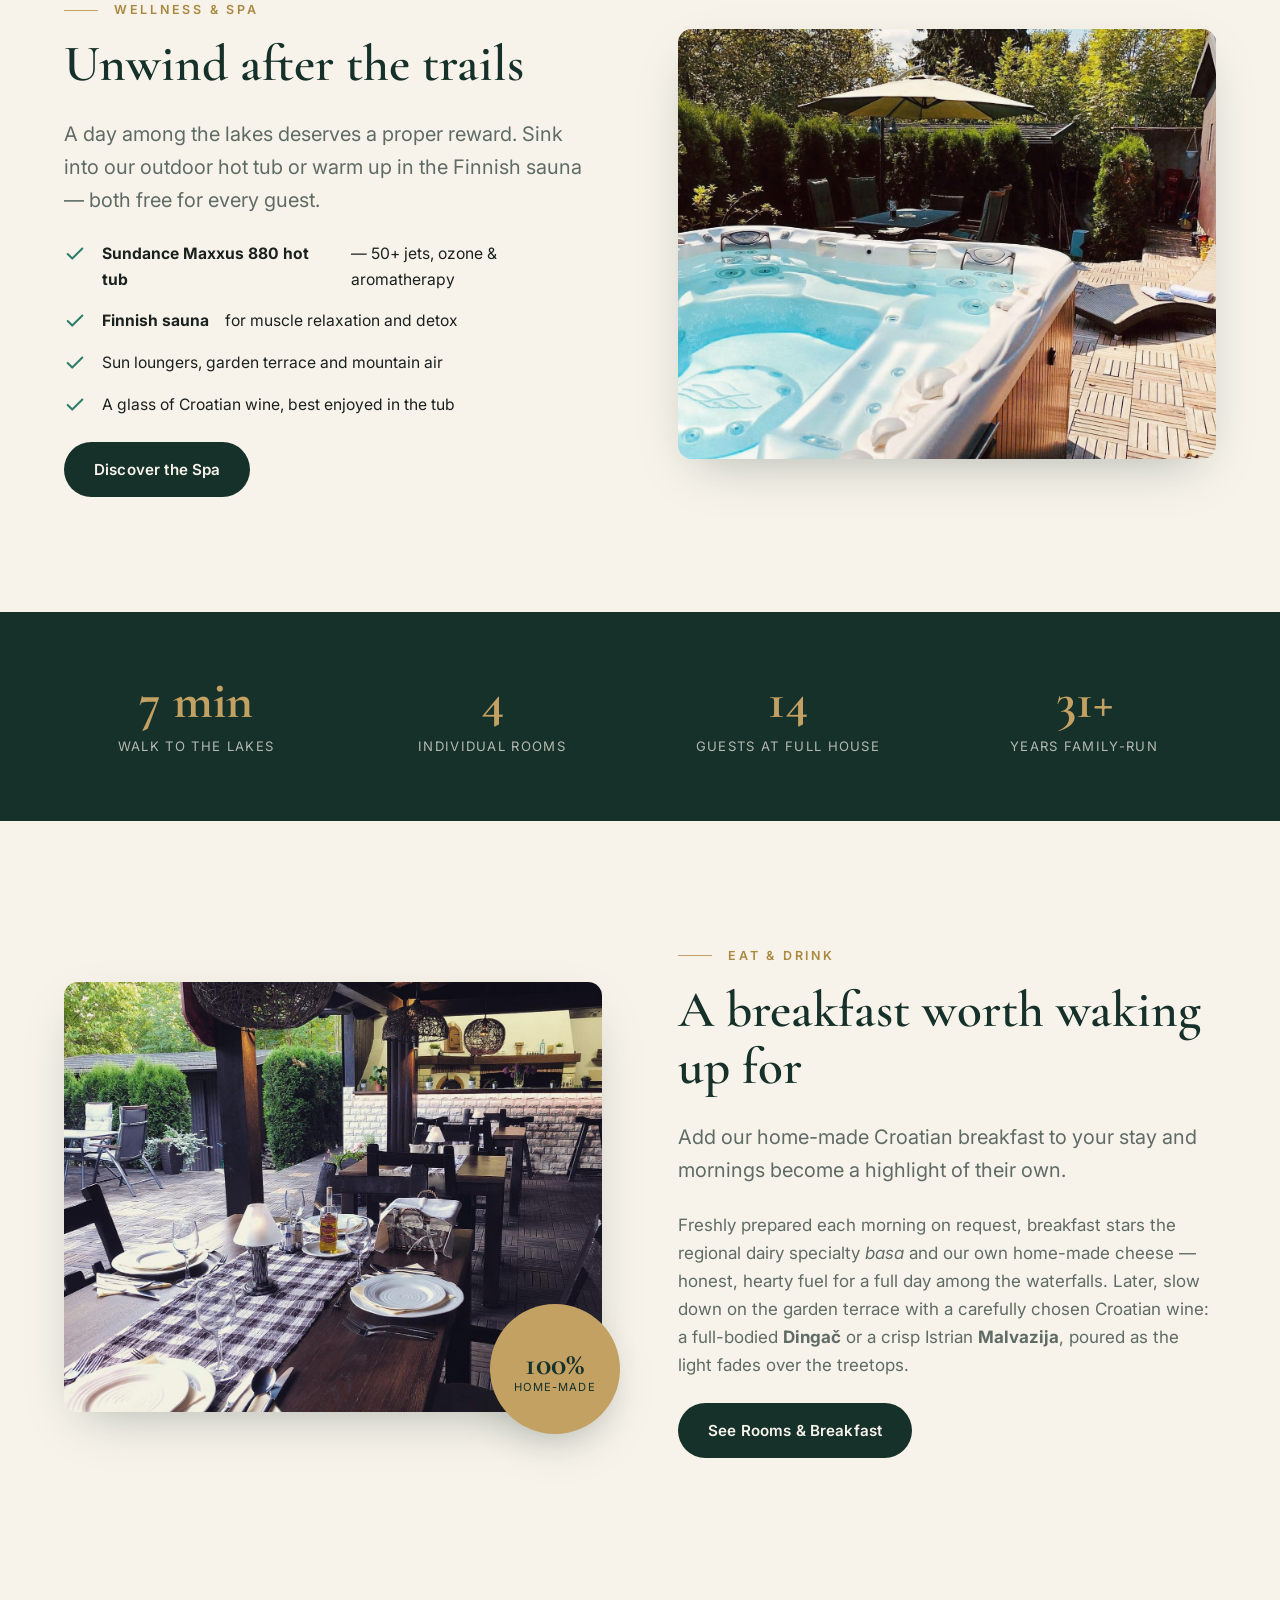
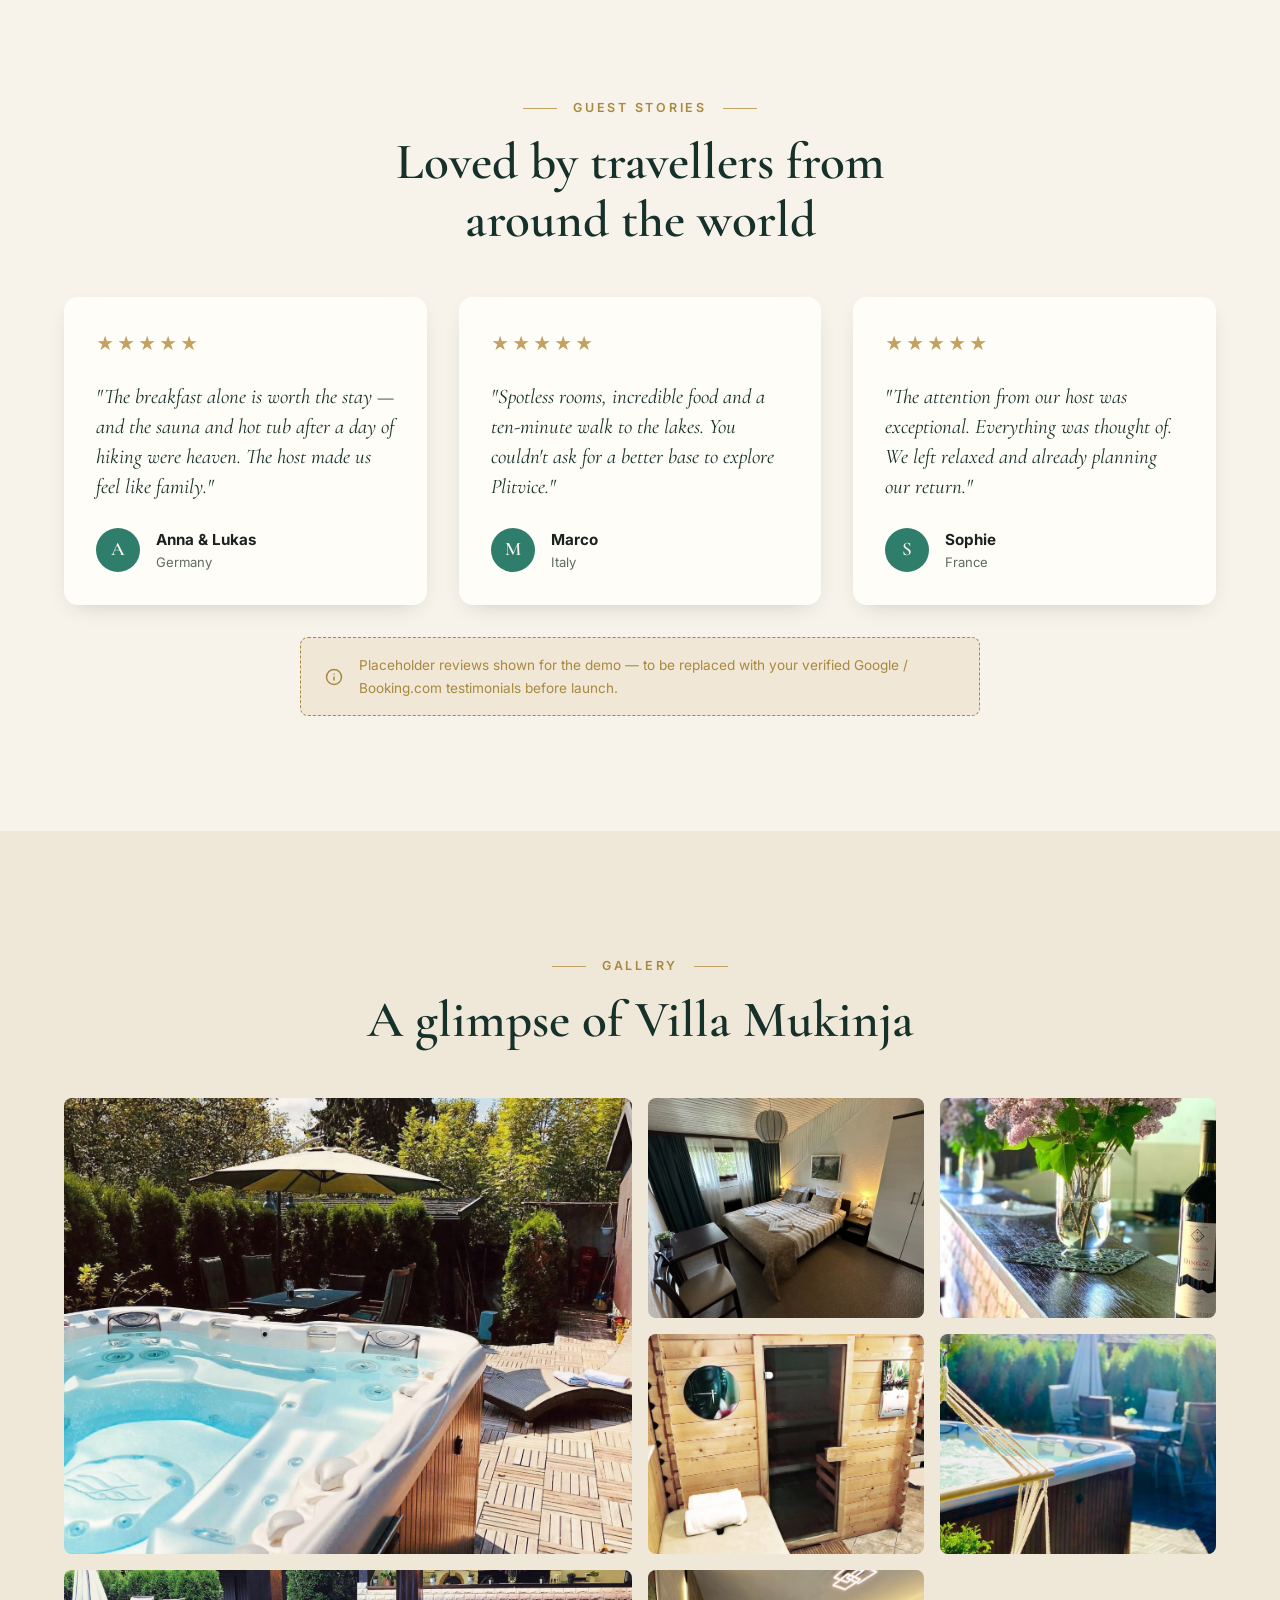
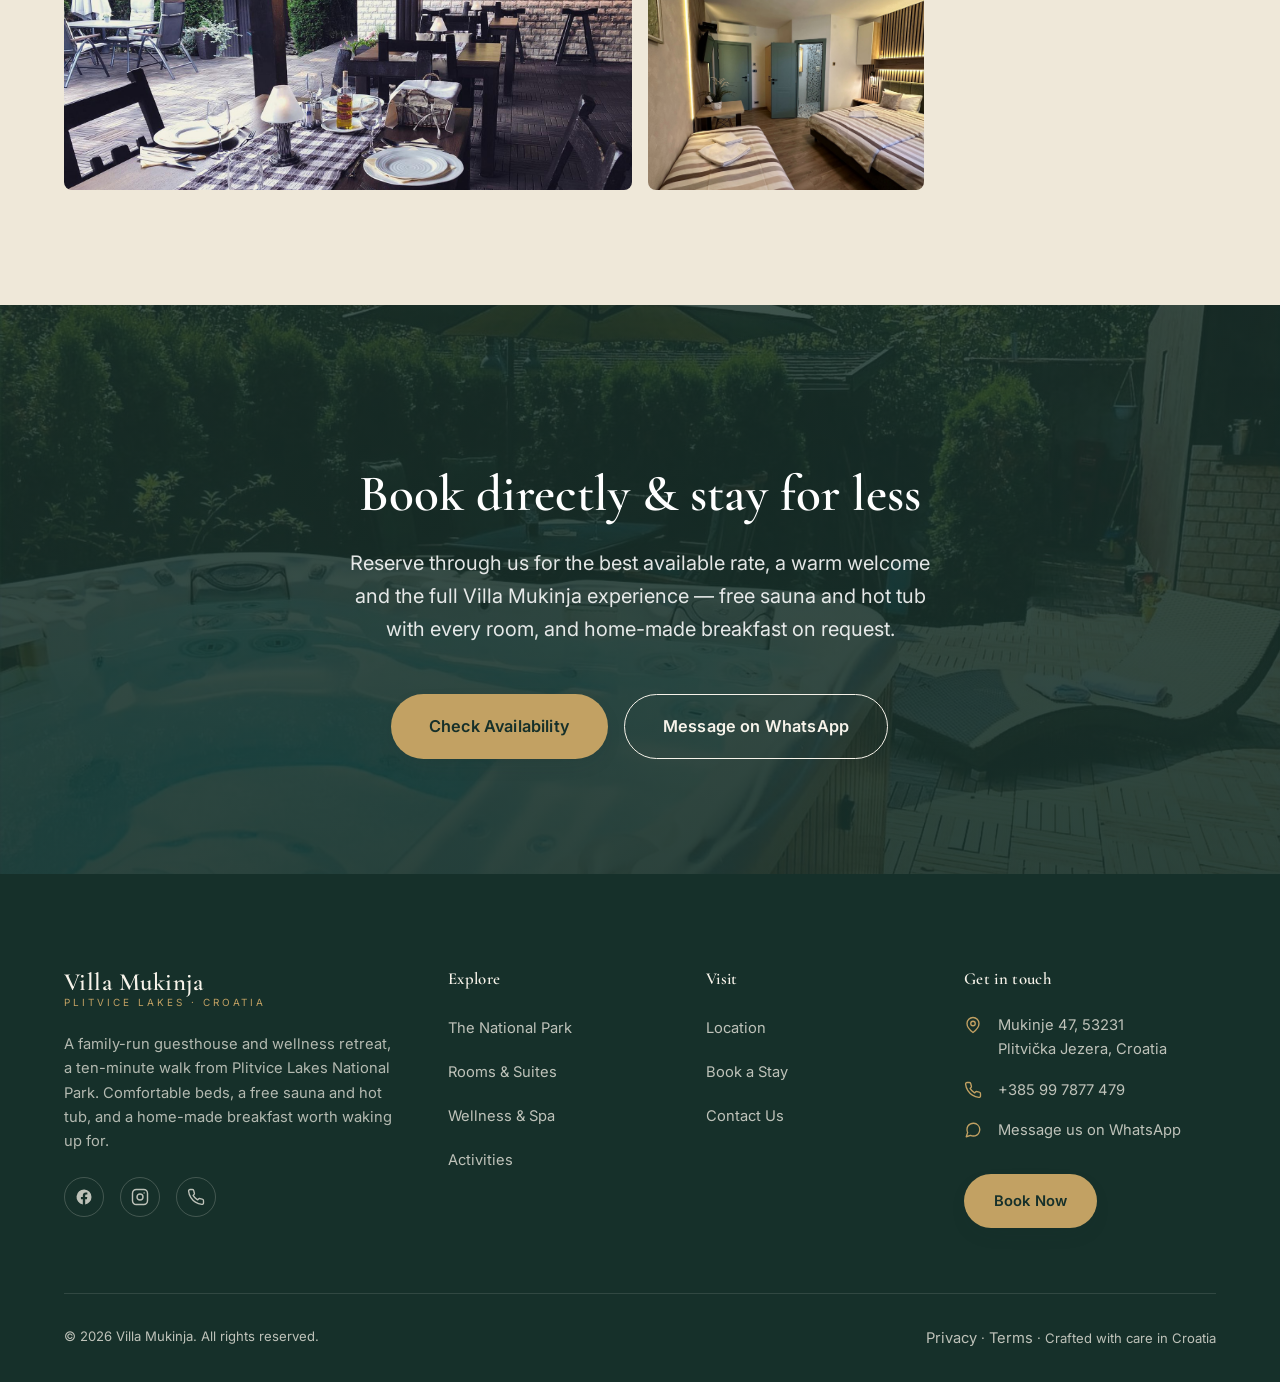
==== commit 0e4083bb: "Add National Park page with interactive map New park.html: rebuilt the old pocket map as a modern in" ====
--- a/index.html
+++ b/index.html
@@ -23,7 +23,7 @@
 <!-- Preload LCP hero image -->
 <link rel="preload" as="image" href="assets/images/hero-nature-1.jpg" fetchpriority="high">
 
-<link rel="stylesheet" href="assets/css/style.css?v=7">
+<link rel="stylesheet" href="assets/css/style.css?v=8">
 
 <!-- Schema: LocalBusiness / GuestHouse -->
 <script type="application/ld+json">
@@ -69,6 +69,7 @@
     </a>
     <nav class="nav" aria-label="Primary">
       <a href="index.html" class="active">Home</a>
+      <a href="park.html">The Park</a>
       <a href="rooms.html">Rooms</a>
       <a href="wellness.html">Wellness</a>
       <a href="activities.html">Activities</a>
@@ -312,6 +313,7 @@
       <div>
         <h4>Explore</h4>
         <ul>
+          <li><a href="park.html">The National Park</a></li>
           <li><a href="rooms.html">Rooms &amp; Suites</a></li>
           <li><a href="wellness.html">Wellness &amp; Spa</a></li>
           <li><a href="activities.html">Activities</a></li>
@@ -353,6 +355,6 @@
 </div>
 
 
-<script src="assets/js/main.js?v=7"></script>
+<script src="assets/js/main.js?v=8"></script>
 </body>
 </html>
--- a/assets/css/style.css
+++ b/assets/css/style.css
@@ -577,3 +577,90 @@
 .rbe-panel p { color: rgba(255,255,255,.85); max-width: 520px; margin: 0 auto var(--s4); }
 .rbe-panel .eyebrow { color: var(--brass); justify-content: center; }
 .rbe-panel .eyebrow::before, .rbe-panel .eyebrow.center::after { background: var(--brass); }
+
+/* ===================================================================
+   Park page: interactive map, programs, hours
+   =================================================================== */
+.park-legend { display: flex; flex-wrap: wrap; gap: var(--s2) var(--s4); justify-content: center; margin-bottom: var(--s3); font-size: .9rem; color: var(--ink); }
+.park-legend .lg { display: inline-block; width: 14px; height: 14px; border-radius: 50%; margin-right: 7px; vertical-align: -2px; }
+.lg-e { background: #1f6f5c; }
+.lg-st { background: #e5b83d; }
+.lg-p { background: #0e5d52; }
+.lg-vm { background: var(--brass); box-shadow: 0 0 0 3px rgba(194,161,99,.3); }
+
+.park-map-wrap { display: grid; grid-template-columns: 1.7fr 1fr; gap: var(--s4); align-items: start; }
+.park-map { position: relative; border-radius: var(--radius); overflow: hidden; box-shadow: var(--shadow); }
+.park-map svg { display: block; width: 100%; height: auto; }
+
+.poi {
+  position: absolute; transform: translate(-50%, -50%);
+  min-width: 40px; height: 40px; padding: 0 8px; border-radius: 999px;
+  display: grid; place-content: center;
+  font-weight: 700; font-size: .82rem; letter-spacing: .02em; color: #fff;
+  box-shadow: 0 6px 16px -6px rgba(0,0,0,.55), 0 0 0 2.5px rgba(255,255,255,.85);
+  transition: transform .25s var(--ease), box-shadow .25s var(--ease);
+  cursor: pointer;
+}
+.poi:hover { transform: translate(-50%, -50%) scale(1.12); }
+.poi.active { transform: translate(-50%, -50%) scale(1.18); box-shadow: 0 8px 22px -6px rgba(0,0,0,.6), 0 0 0 3.5px var(--cream); }
+.poi-e { background: #1f6f5c; }
+.poi-st { background: #c79a1f; }
+.poi-p { background: #0e5d52; }
+.poi-slap { background: #4f79a8; font-size: .7rem; }
+.poi-vm { background: var(--brass); color: var(--pine); width: 48px; height: 48px; }
+.poi-vm svg { width: 26px; height: 26px; }
+.poi-vm::after {
+  content: ""; position: absolute; inset: -7px; border-radius: 50%;
+  border: 2px solid var(--brass); animation: vmPulse 2s var(--ease) infinite;
+}
+@keyframes vmPulse { 0% { transform: scale(.85); opacity: .9; } 100% { transform: scale(1.35); opacity: 0; } }
+
+.poi-card {
+  background: var(--paper); border: 1px solid var(--line); border-radius: var(--radius);
+  padding: var(--s4); box-shadow: var(--shadow-s); position: sticky; top: calc(var(--header-h) + var(--s2));
+}
+.poi-card h3 { color: var(--pine); margin-bottom: 4px; }
+.poi-card .poi-tag { font-size: .78rem; letter-spacing: .14em; text-transform: uppercase; color: var(--brass-deep); margin-bottom: var(--s2); font-weight: 600; }
+.poi-card p { font-size: .95rem; }
+.poi-hours { margin-top: var(--s3); background: rgba(47,125,107,.08); border-radius: var(--radius-s); padding: var(--s2) var(--s3); }
+.poi-hours b { color: var(--pine); font-size: .85rem; letter-spacing: .06em; text-transform: uppercase; }
+.poi-hours ul { margin-top: 6px; display: flex; flex-direction: column; gap: 4px; }
+.poi-hours li { font-size: .9rem; color: var(--ink); }
+.poi-card .btn { margin-top: var(--s3); }
+.park-note { text-align: center; font-size: .92rem; opacity: .85; max-width: 640px; margin: var(--s4) auto 0; }
+.park-note a { color: var(--brass-deep); }
+
+.prog-group { margin-top: var(--s5); }
+.prog-head { margin-bottom: var(--s3); color: var(--pine); }
+.prog-head span { font-family: var(--font-body); font-size: .85rem; color: var(--brass-deep); font-weight: 600; letter-spacing: .04em; }
+
+.hours-table .hrow { display: flex; justify-content: space-between; gap: var(--s2); padding: 9px 0; border-bottom: 1px solid var(--line); font-size: .95rem; }
+.hours-table .hrow span:last-child { font-variant-numeric: tabular-nums; color: var(--pine); font-weight: 600; white-space: nowrap; }
+.hours-table .hhead { border-bottom: 2px solid var(--brass); color: var(--brass-deep); font-weight: 700; text-transform: uppercase; font-size: .8rem; letter-spacing: .08em; }
+.hours-table .hhead span:last-child { color: var(--brass-deep); font-weight: 700; }
+
+@media (max-width: 860px) {
+  .park-map-wrap { grid-template-columns: 1fr; }
+  .poi-card { position: static; }
+  .poi { min-width: 34px; height: 34px; font-size: .72rem; }
+  .poi-vm { width: 42px; height: 42px; }
+  .poi-vm svg { width: 22px; height: 22px; }
+}
+
+/* park map: smaller markers on mid-size screens to avoid crowding */
+@media (max-width: 1200px) {
+  .poi { min-width: 33px; height: 33px; font-size: .7rem; }
+  .poi-vm { width: 42px; height: 42px; }
+  .poi-vm svg { width: 22px; height: 22px; }
+}
+
+/* park map: pannable on small screens so markers stay tappable */
+.park-scroll { border-radius: var(--radius); }
+.park-swipe-hint { display: none; }
+@media (max-width: 700px) {
+  .park-scroll { overflow-x: auto; -webkit-overflow-scrolling: touch; scrollbar-width: none; box-shadow: var(--shadow); }
+  .park-scroll::-webkit-scrollbar { display: none; }
+  .park-map { min-width: 720px; box-shadow: none; }
+  .poi { min-width: 38px; height: 38px; font-size: .78rem; }
+  .park-swipe-hint { display: block; grid-column: 1 / -1; text-align: center; font-size: .82rem; color: var(--brass-deep); font-weight: 600; letter-spacing: .04em; margin-bottom: var(--s1); }
+}
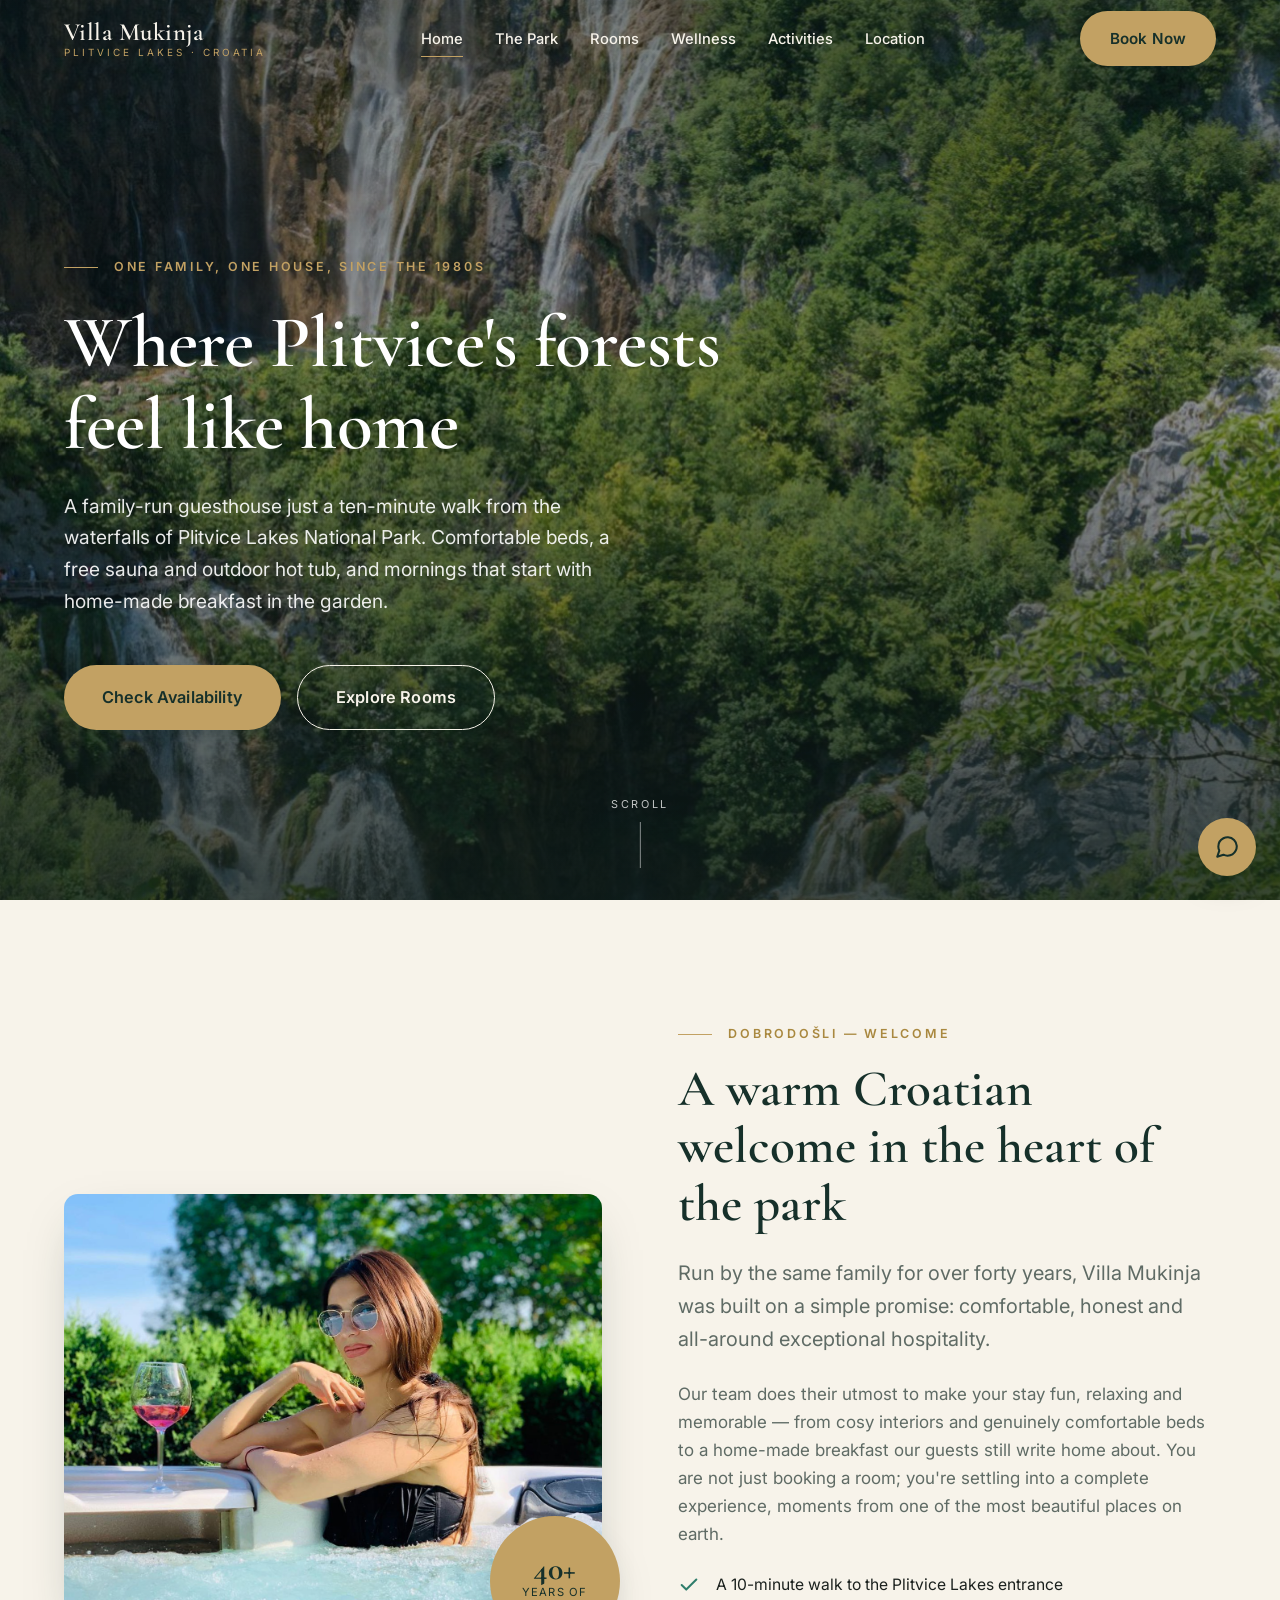
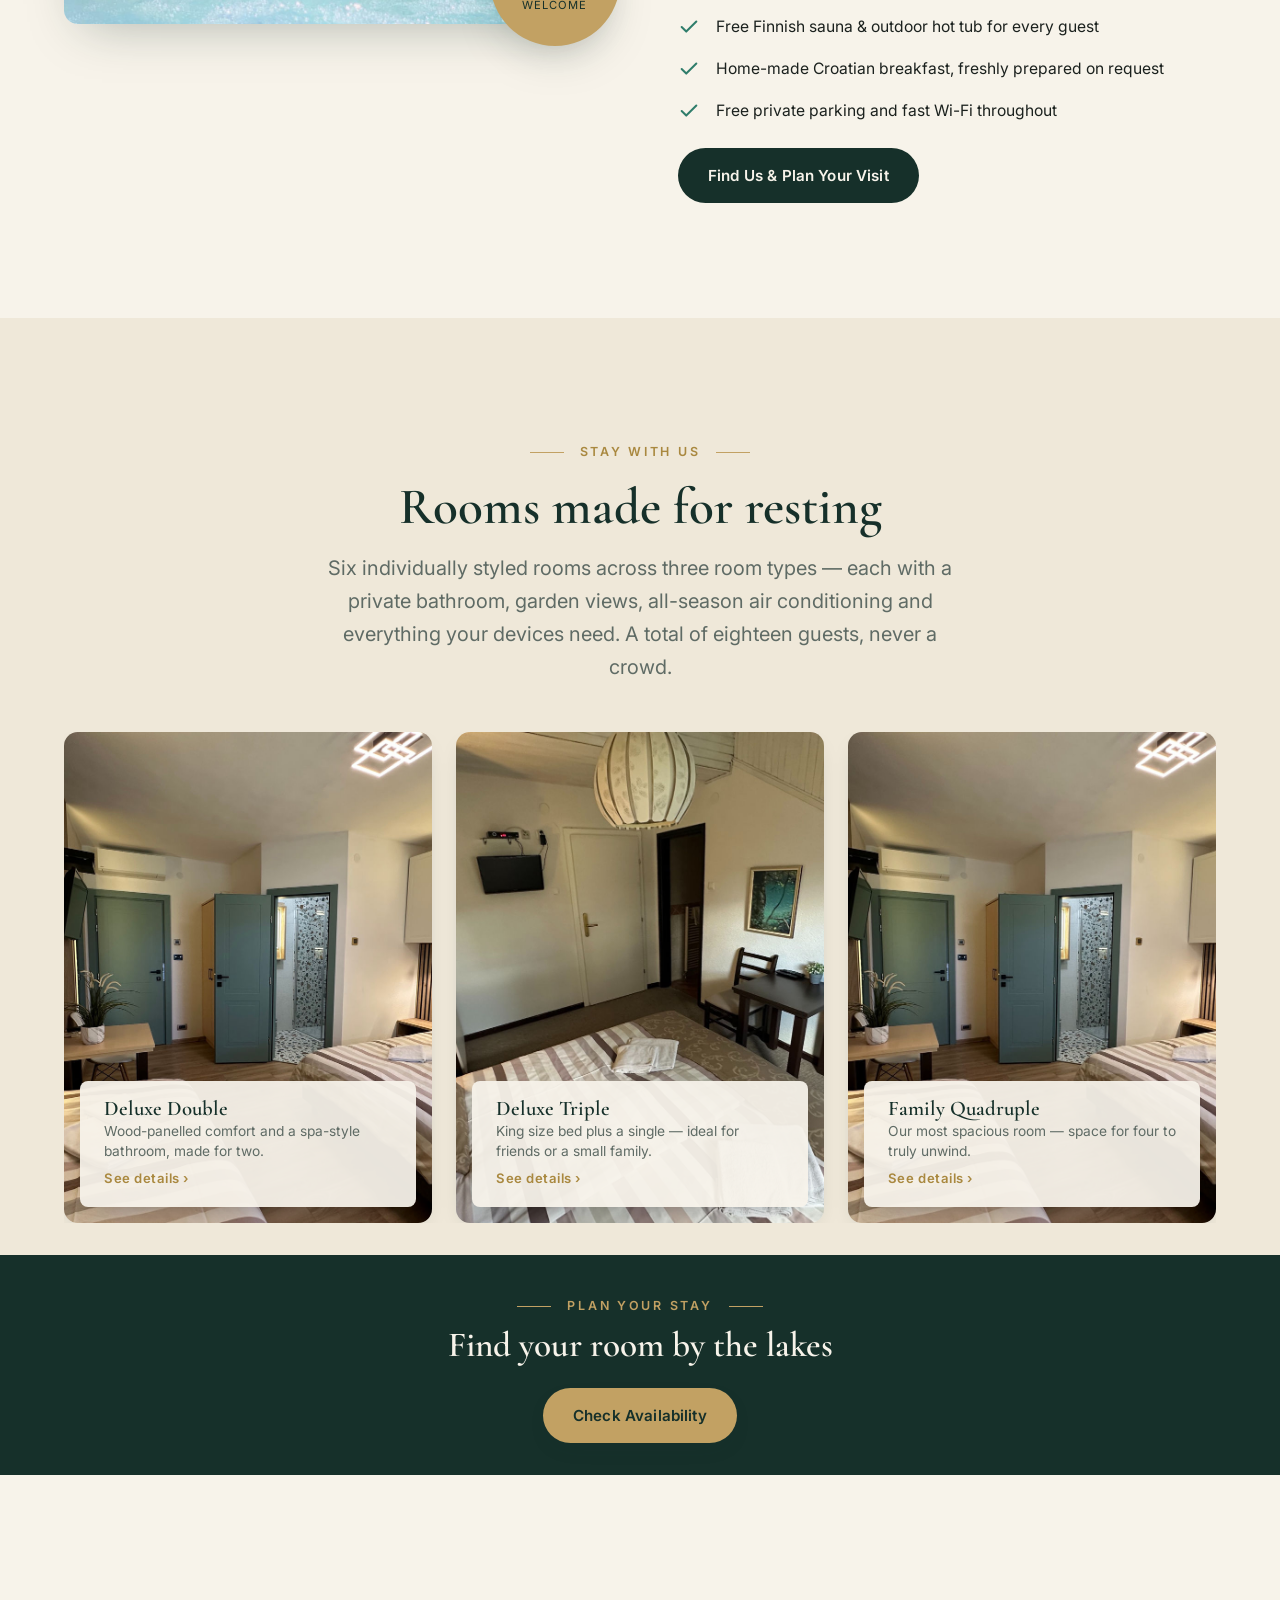
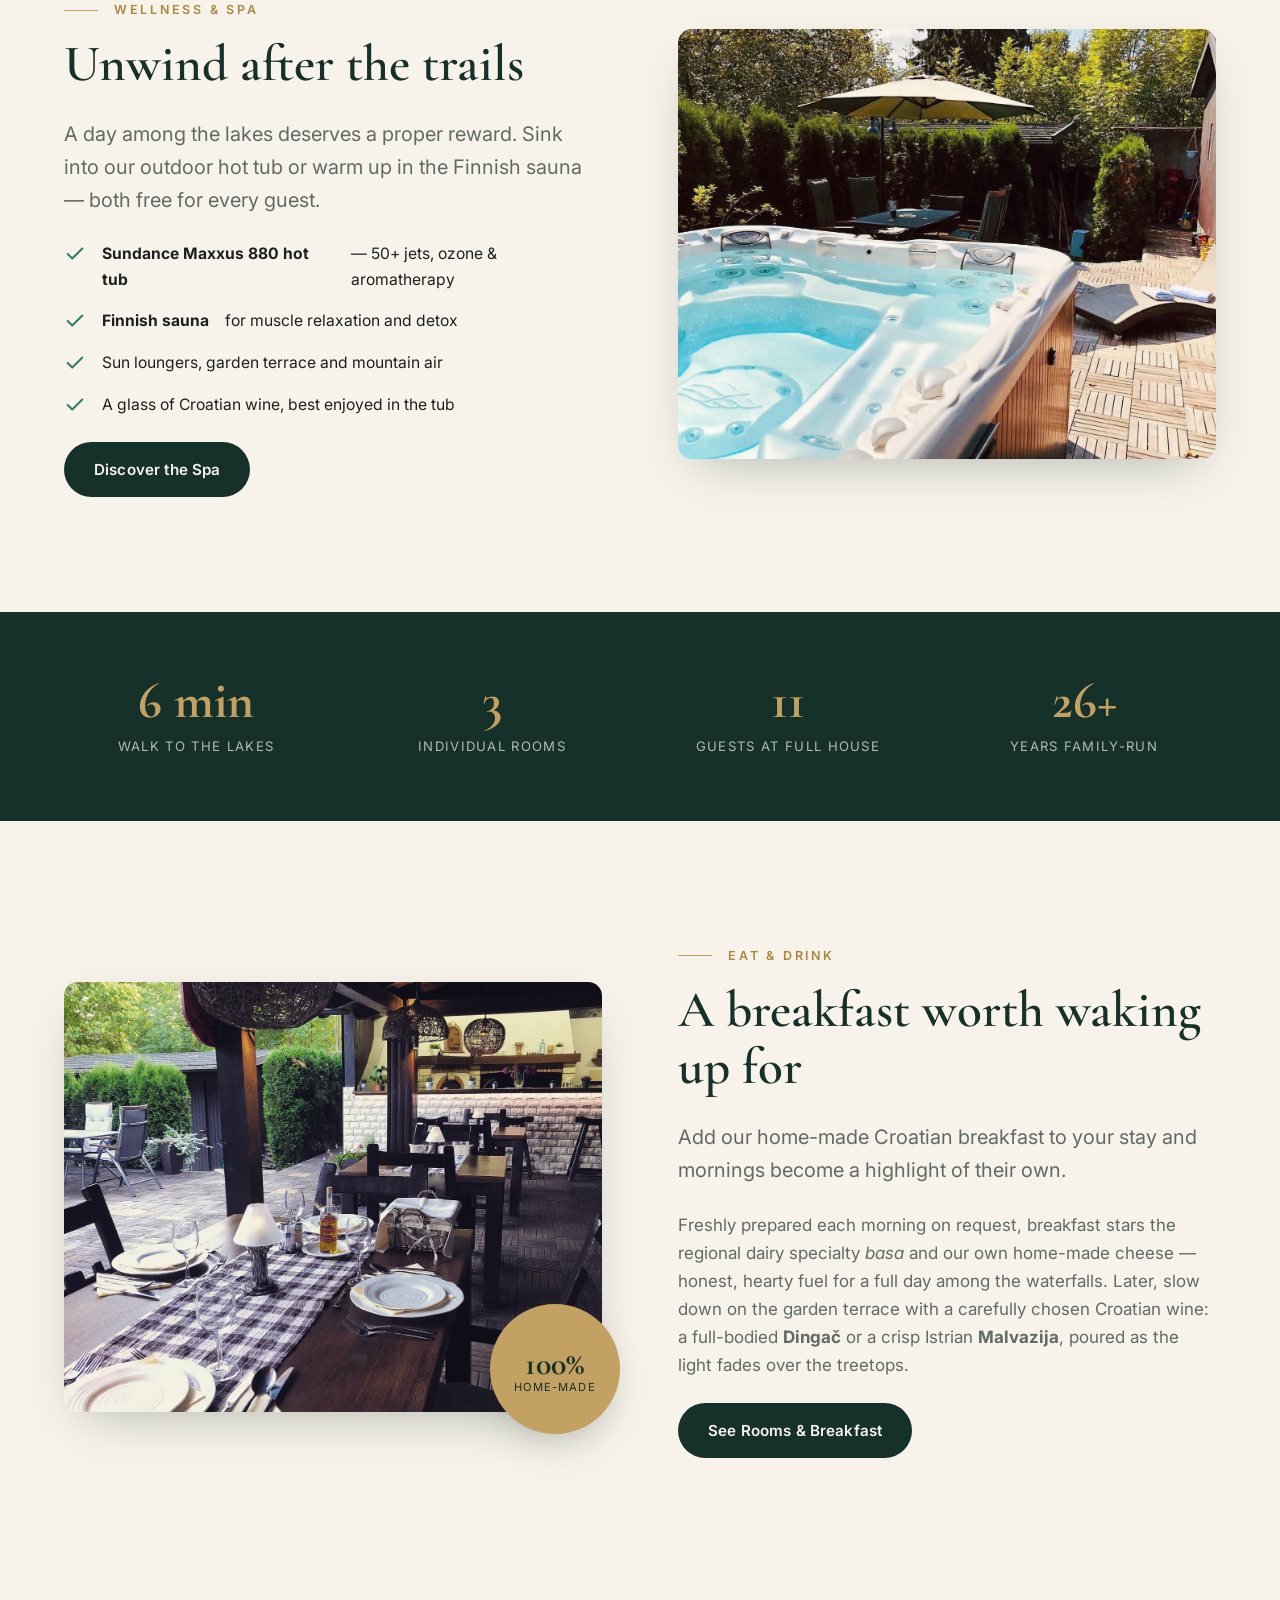
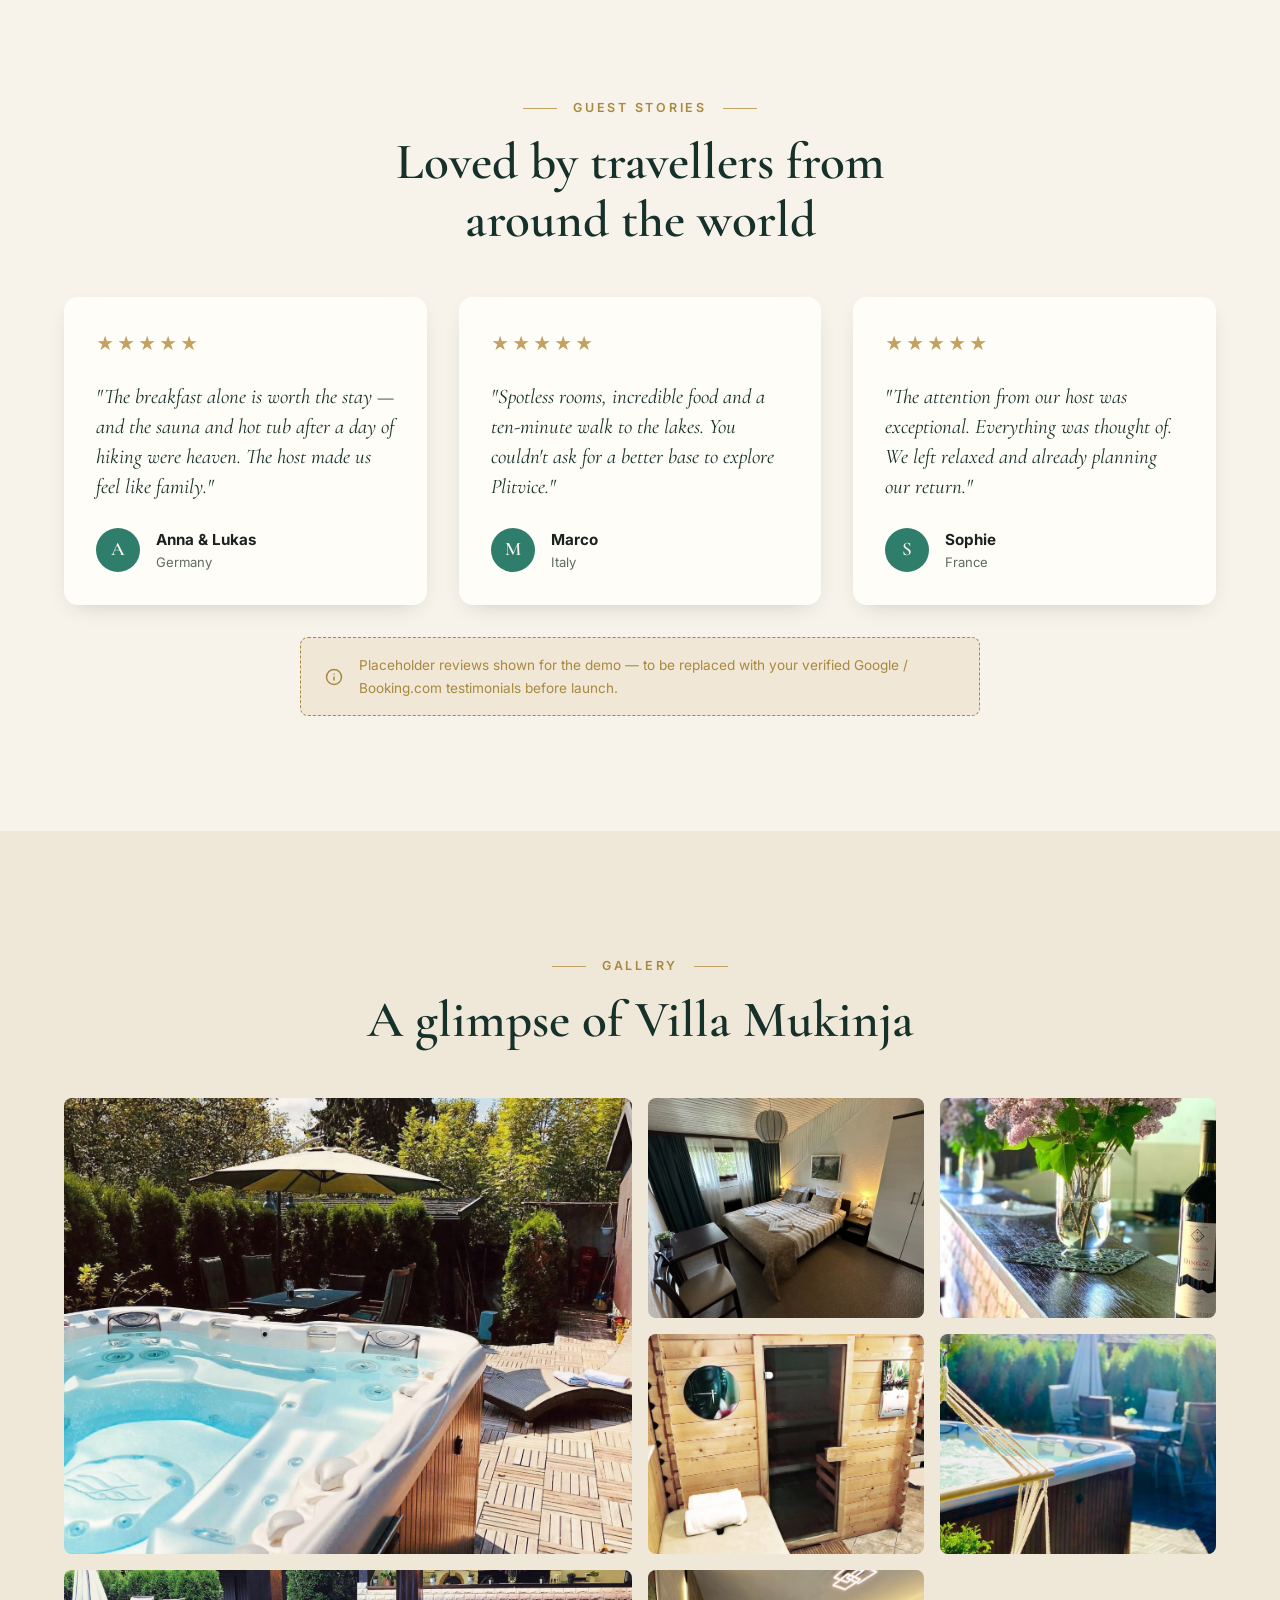
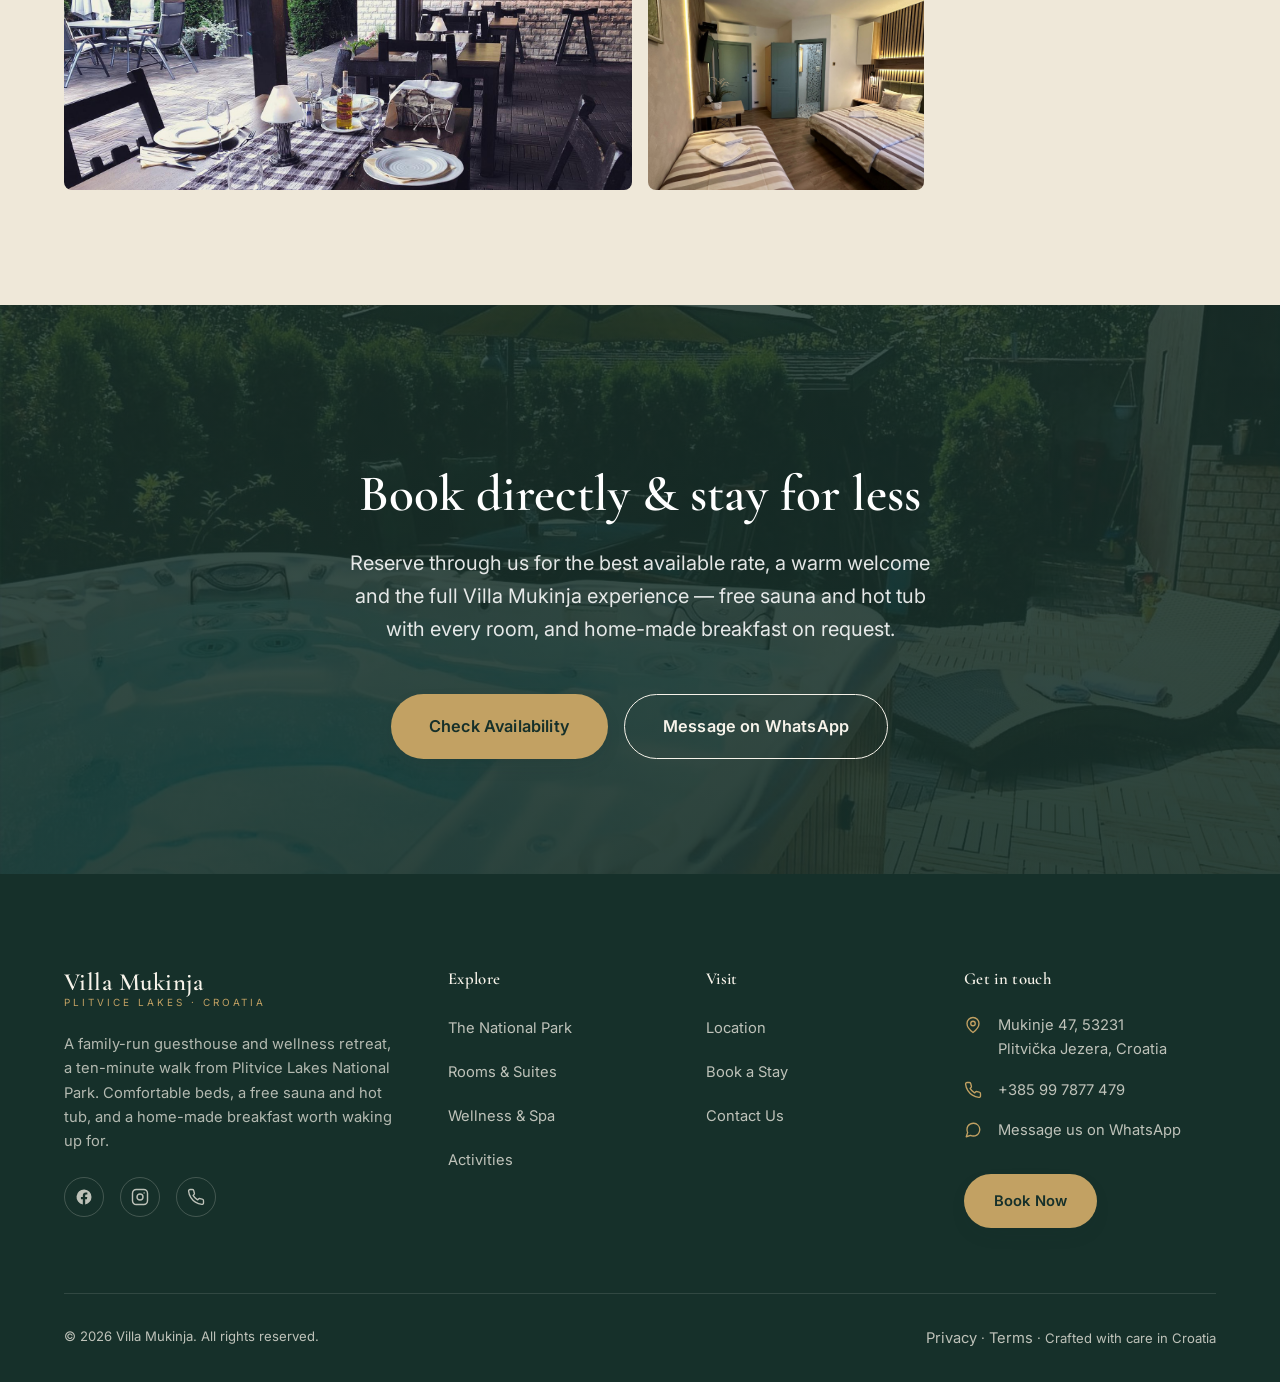
==== commit eec766eb: "Park map: use the original pocket-map artwork 1:1 Replaced the vector redraw with the actual hand-pa" ====
--- a/index.html
+++ b/index.html
@@ -23,7 +23,7 @@
 <!-- Preload LCP hero image -->
 <link rel="preload" as="image" href="assets/images/hero-nature-1.jpg" fetchpriority="high">
 
-<link rel="stylesheet" href="assets/css/style.css?v=8">
+<link rel="stylesheet" href="assets/css/style.css?v=10">
 
 <!-- Schema: LocalBusiness / GuestHouse -->
 <script type="application/ld+json">
@@ -355,6 +355,6 @@
 </div>
 
 
-<script src="assets/js/main.js?v=8"></script>
+<script src="assets/js/main.js?v=10"></script>
 </body>
 </html>
--- a/assets/css/style.css
+++ b/assets/css/style.css
@@ -664,3 +664,24 @@
   .poi { min-width: 38px; height: 38px; font-size: .78rem; }
   .park-swipe-hint { display: block; grid-column: 1 / -1; text-align: center; font-size: .82rem; color: var(--brass-deep); font-weight: 600; letter-spacing: .04em; margin-bottom: var(--s1); }
 }
+
+/* ===== park map: real pocket-map artwork ===== */
+.park-map img { display: block; width: 100%; height: auto; }
+/* soften the cropped edges (bottom photos / right panel were trimmed) */
+.park-map::after {
+  content: ""; position: absolute; inset: 0; pointer-events: none;
+  background:
+    linear-gradient(180deg, transparent 94%, rgba(8,16,10,.92) 97.5%, #0a120c 100%),
+    linear-gradient(90deg, transparent 98%, rgba(8,16,10,.6) 100%);
+}
+/* badge colours matched to the printed map */
+.poi-st { background: #ffd41d; color: #1b211e; text-shadow: none; }
+.poi-p { background: #e6007e; }
+.poi-slap { background: #3d6fa3; }
+/* patch over the printed old-St3 badge (station removed by the park) */
+.poi-cover {
+  position: absolute; transform: translate(-50%, -50%);
+  width: 3.2%; aspect-ratio: 1; border-radius: 50%;
+  background: #33582f; box-shadow: 0 0 10px 6px rgba(51,88,47,.95);
+  pointer-events: none; opacity: .96;
+}
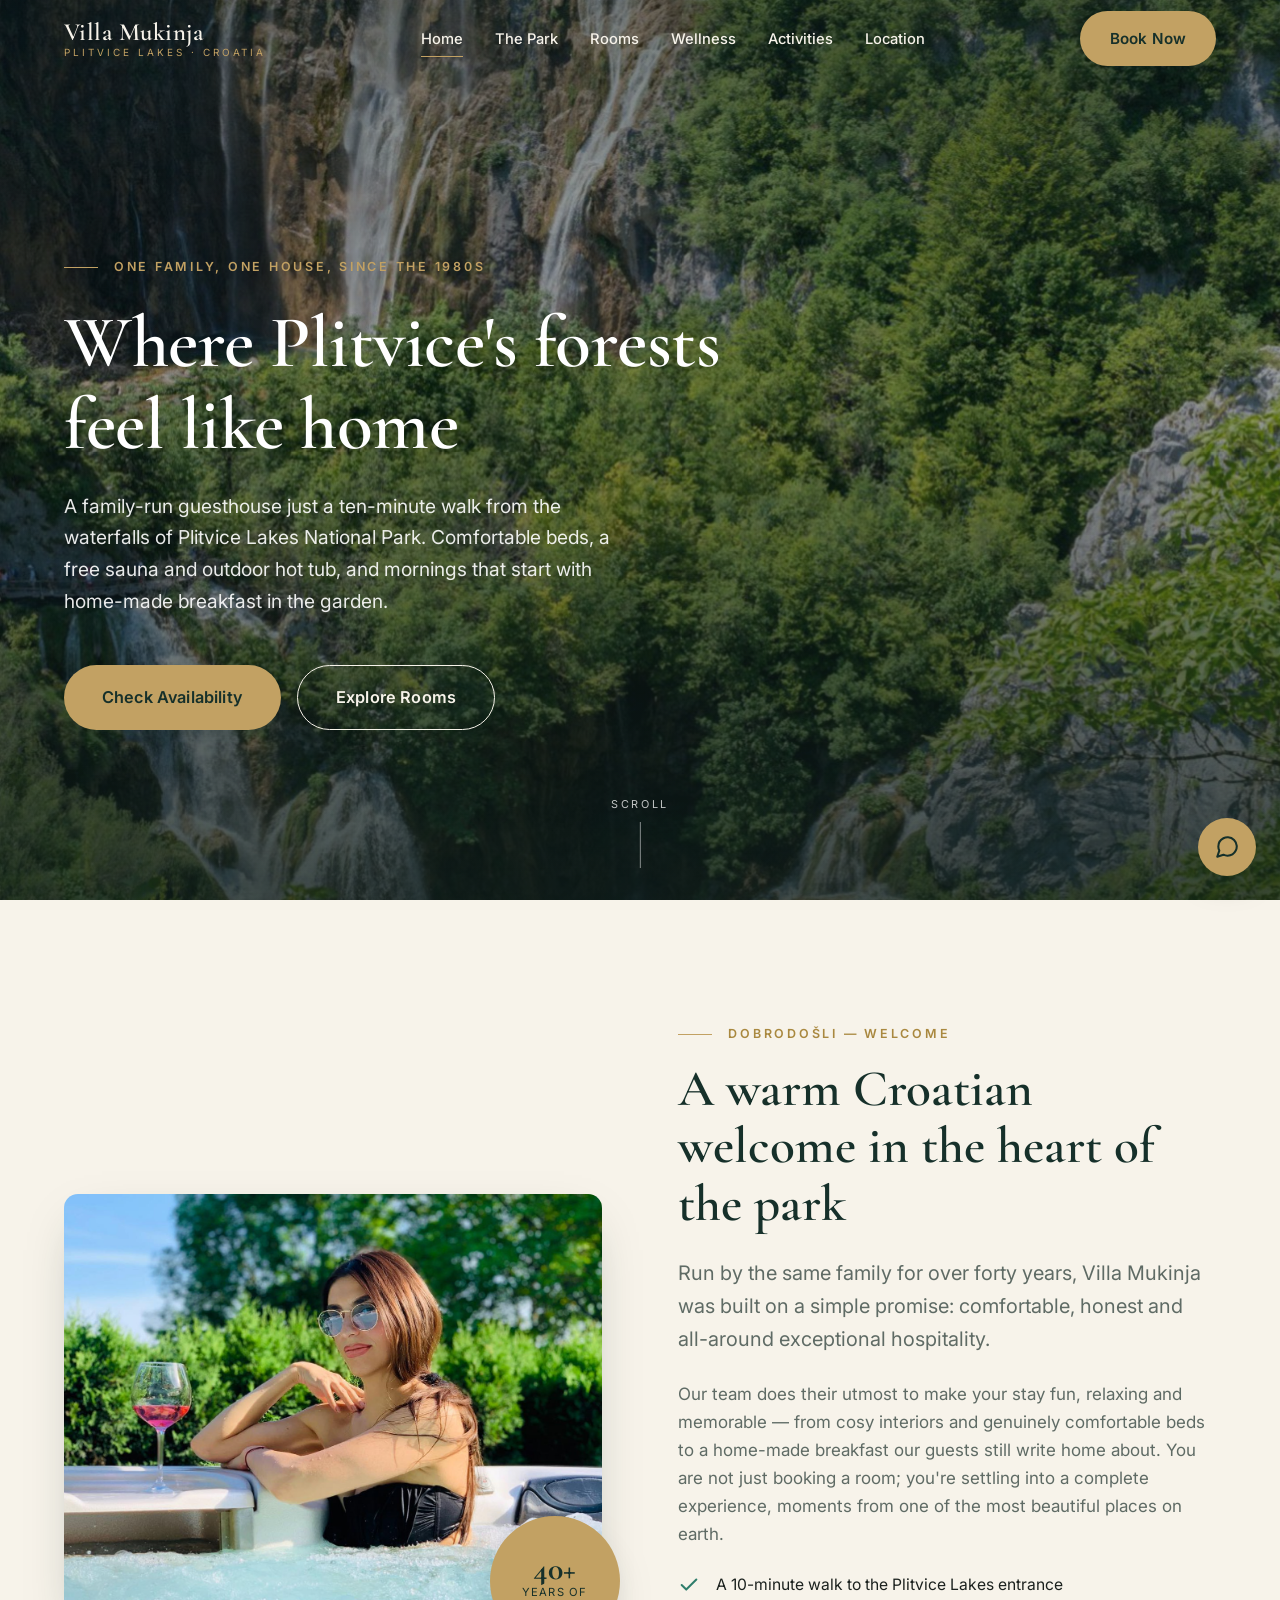
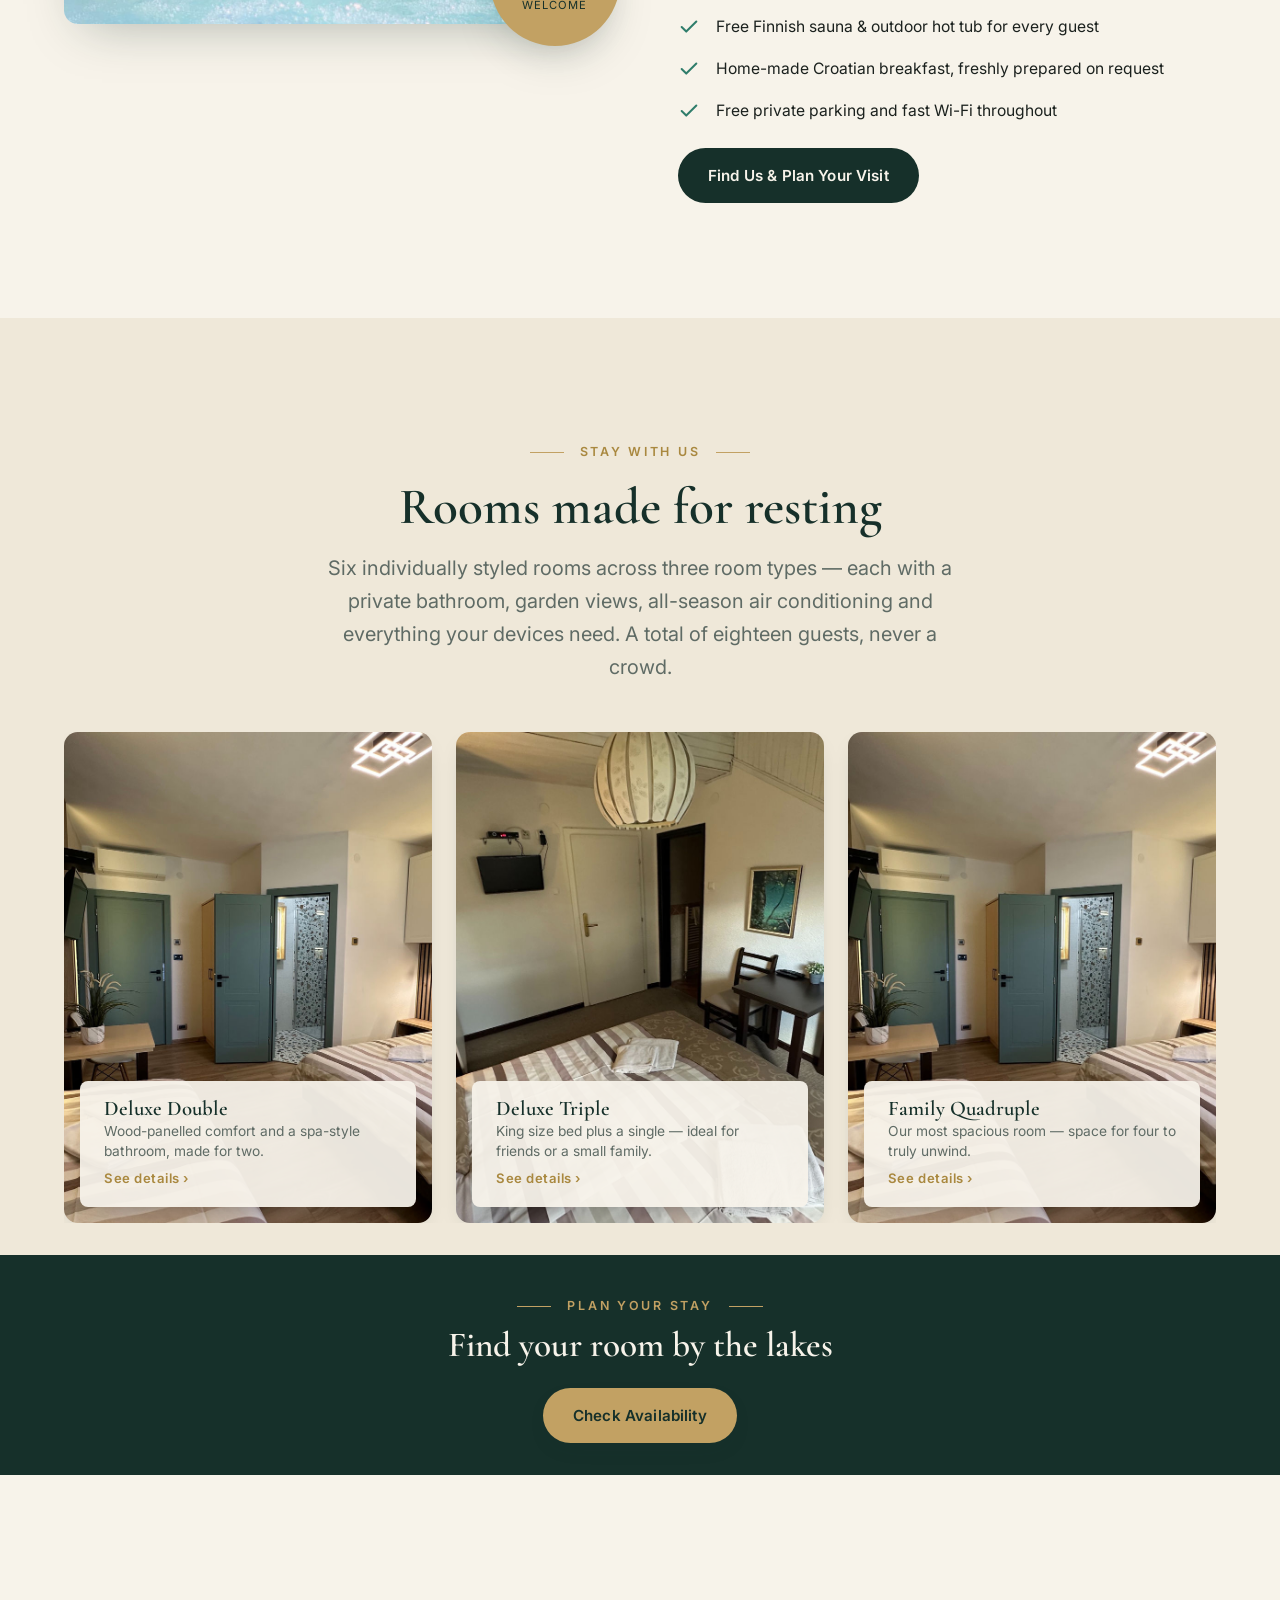
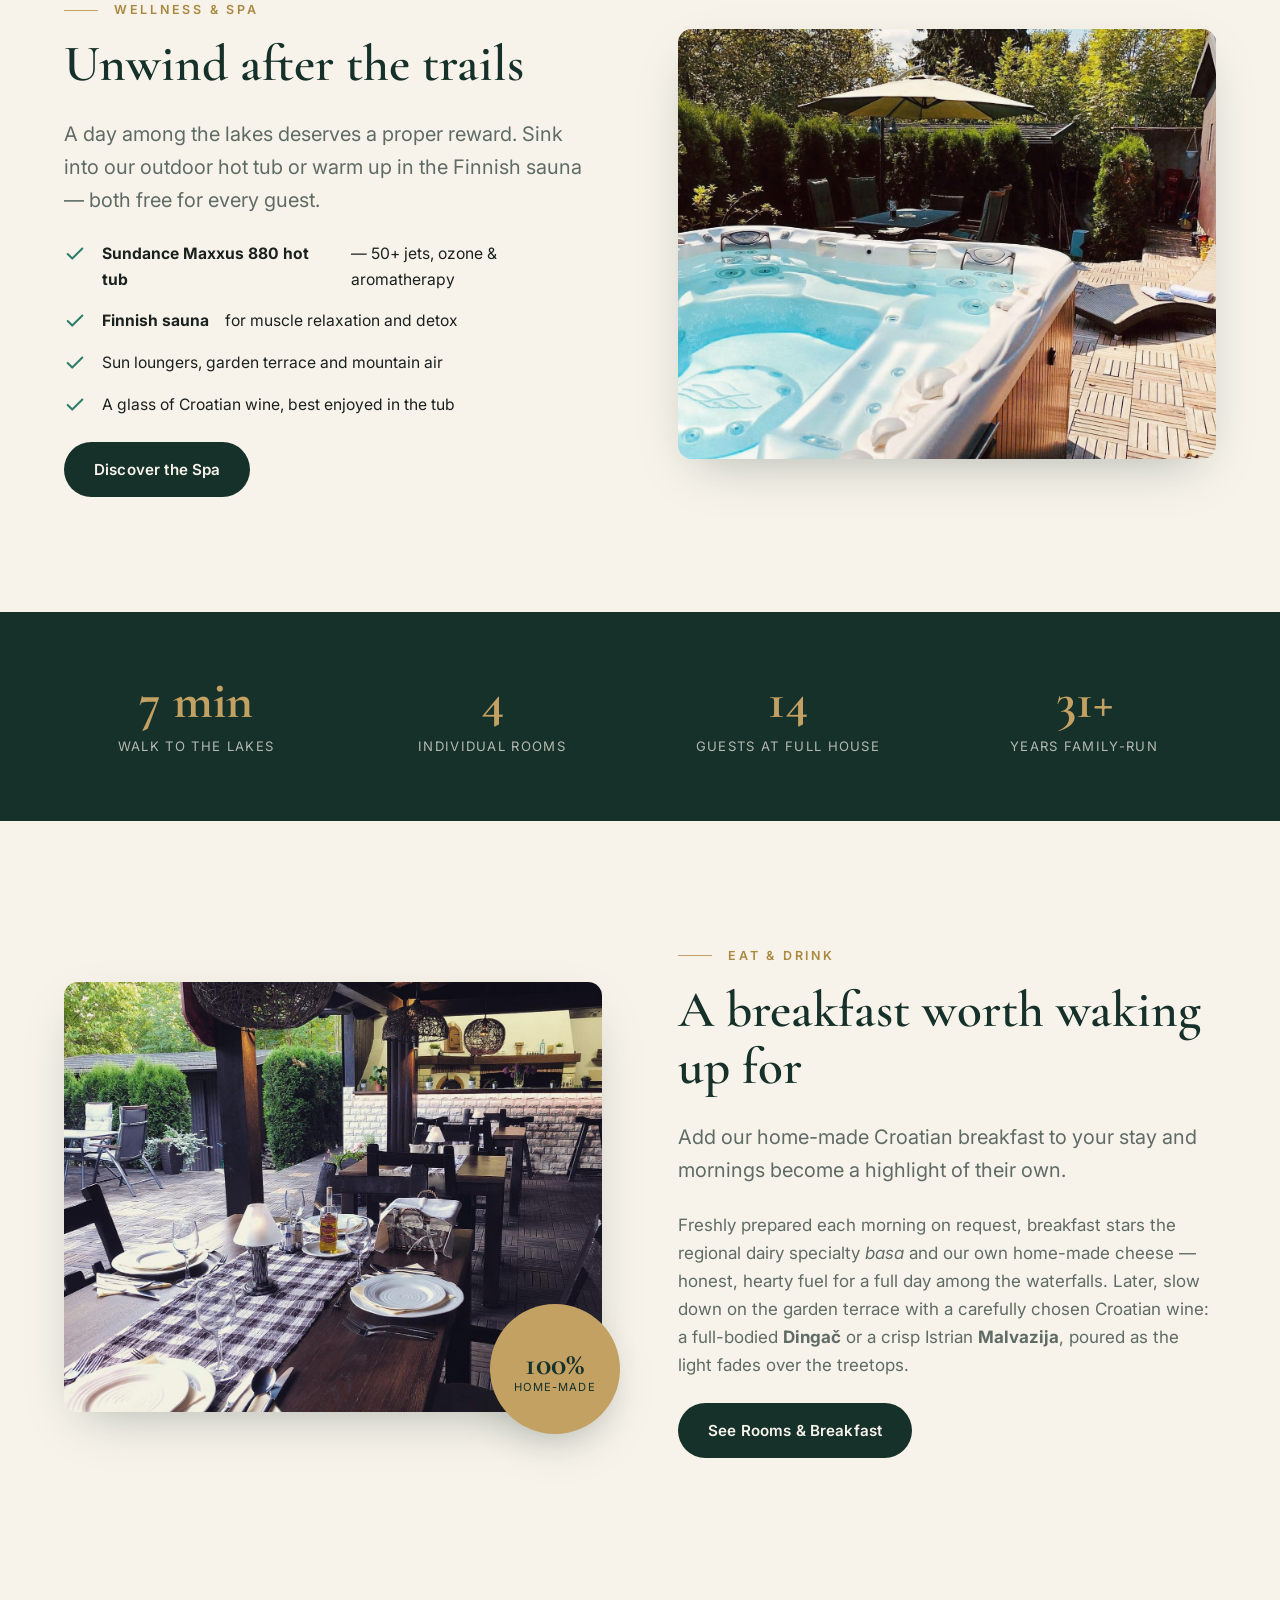
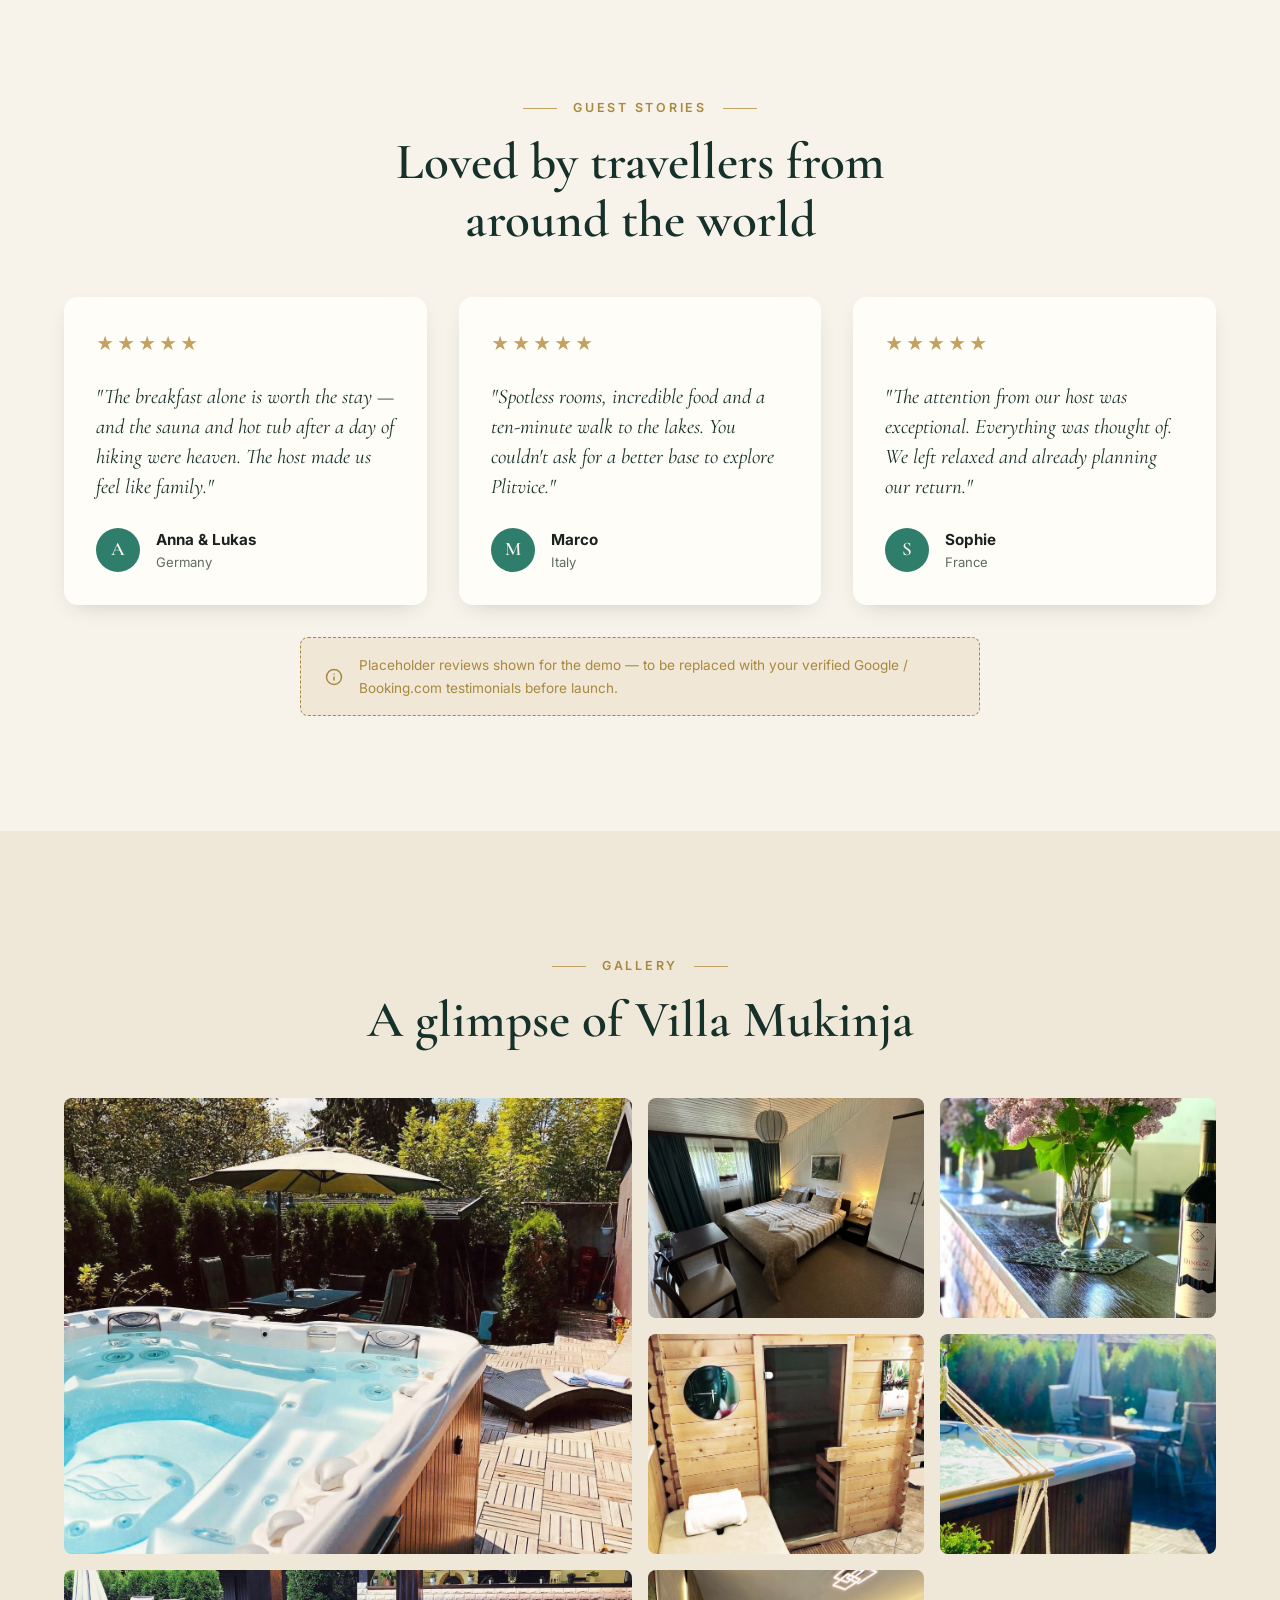
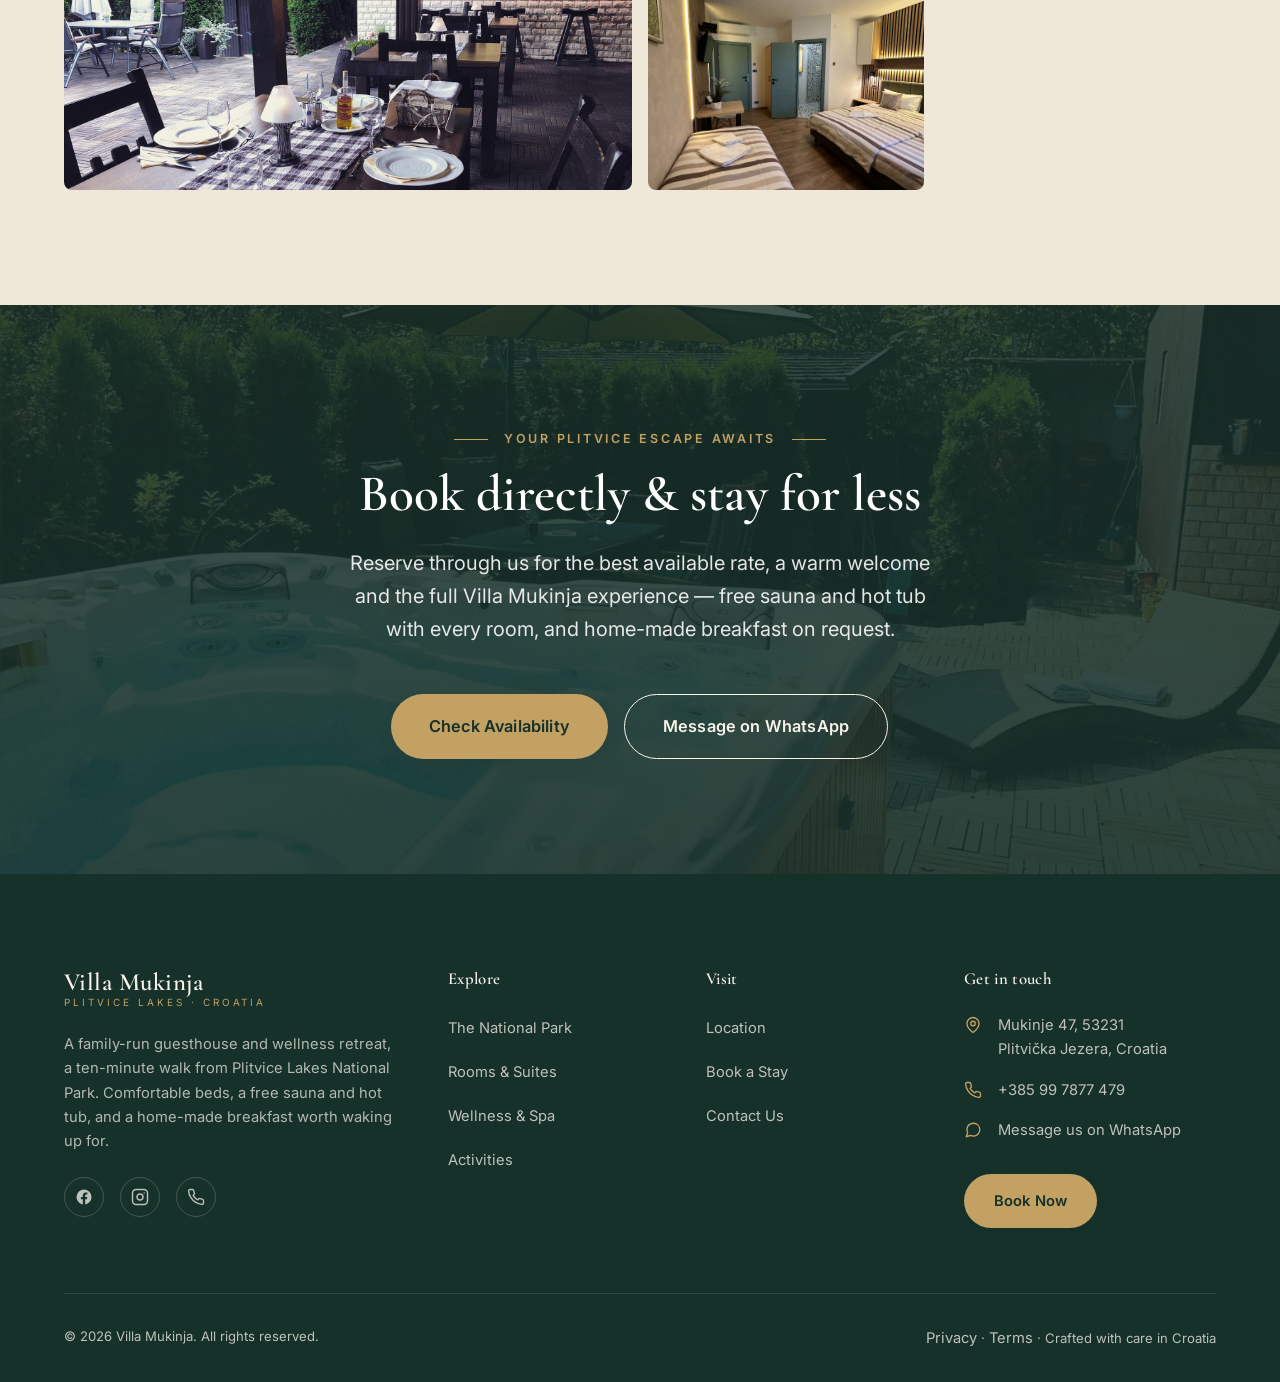
==== commit c89e1787: "Park map UX v2: full-width desktop, mobile fullscreen landscape Desktop: map spans the full containe" ====
--- a/index.html
+++ b/index.html
@@ -23,7 +23,7 @@
 <!-- Preload LCP hero image -->
 <link rel="preload" as="image" href="assets/images/hero-nature-1.jpg" fetchpriority="high">
 
-<link rel="stylesheet" href="assets/css/style.css?v=10">
+<link rel="stylesheet" href="assets/css/style.css?v=11">
 
 <!-- Schema: LocalBusiness / GuestHouse -->
 <script type="application/ld+json">
@@ -355,6 +355,6 @@
 </div>
 
 
-<script src="assets/js/main.js?v=10"></script>
+<script src="assets/js/main.js?v=11"></script>
 </body>
 </html>
--- a/assets/css/style.css
+++ b/assets/css/style.css
@@ -685,3 +685,86 @@
   background: #33582f; box-shadow: 0 0 10px 6px rgba(51,88,47,.95);
   pointer-events: none; opacity: .96;
 }
+
+/* ===================================================================
+   Park map v2 — full-width desktop, on-map bubbles, mobile fullscreen
+   =================================================================== */
+/* neutralise the old two-column layout & pannable behaviour */
+.park-map-wrap { display: block; }
+.park-scroll { overflow: visible; }
+.park-map { min-width: 0; }
+.park-frame { position: relative; border-radius: var(--radius); }
+.park-map { position: relative; border-radius: var(--radius); overflow: hidden; box-shadow: var(--shadow); }
+
+/* smaller pins on desktop (map is now full width) */
+.poi { min-width: 30px; height: 30px; padding: 0 6px; font-size: .66rem; }
+.poi-vm { width: 38px; height: 38px; }
+.poi-vm svg { width: 20px; height: 20px; }
+.poi-slap { font-size: .6rem; }
+
+/* info bubble rendered on the map itself */
+.map-bubble {
+  position: absolute; z-index: 20; width: clamp(230px, 34%, 330px);
+  background: rgba(255,253,248,.97); border-radius: var(--radius-s);
+  box-shadow: 0 18px 50px -12px rgba(0,0,0,.5); border: 1px solid var(--line);
+  padding: var(--s2) var(--s3) var(--s3);
+}
+.map-bubble .mb-close { position: absolute; top: 6px; right: 8px; font-size: .9rem; color: var(--muted); padding: 4px; }
+.map-bubble .mb-close:hover { color: var(--pine); }
+.map-bubble .mb-tag { font-size: .66rem; letter-spacing: .12em; text-transform: uppercase; color: var(--brass-deep); font-weight: 700; margin: 0 0 2px; }
+.map-bubble h3 { font-size: 1.25rem; color: var(--pine); margin: 0 0 4px; }
+.map-bubble p { font-size: .84rem; line-height: 1.5; margin: 0 0 6px; }
+.map-bubble ul { margin: 6px 0 0; padding: 8px 10px; background: rgba(47,125,107,.09); border-radius: 6px; }
+.map-bubble li { font-size: .78rem; color: var(--ink); }
+.map-bubble .btn { margin-top: 10px; padding: 10px 18px; font-size: .84rem; }
+.map-bubble.corner { top: 10px; right: 10px; left: auto !important; }
+
+/* ---------- Mobile: static preview + tap to open fullscreen ---------- */
+@media (max-width: 860px) {
+  .park-frame { cursor: zoom-in; }
+  /* tiny, non-interactive dots on the inline preview */
+  .park-map .poi {
+    min-width: 13px; height: 13px; padding: 0; font-size: 0;
+    pointer-events: none; box-shadow: 0 0 0 1.5px rgba(255,255,255,.9);
+  }
+  .park-map .poi-vm { width: 19px; height: 19px; }
+  .park-map .poi-vm svg { width: 11px; height: 11px; }
+  .park-map .poi-vm::after { inset: -4px; }
+  .park-map .map-bubble { display: none; }
+
+  /* fullscreen overlay */
+  body.fs-map-open { overflow: hidden; }
+  body.fs-map-open .park-frame {
+    position: fixed; inset: 0; z-index: 300; background: rgba(8,14,10,.96);
+    border-radius: 0; cursor: default;
+  }
+  body.fs-map-open .park-map {
+    position: absolute; top: 50%; left: 50%;
+    border-radius: 10px;
+  }
+  /* rotate to landscape when the phone is held upright */
+  @media (orientation: portrait) {
+    /* rotated 90°: element width = visual height (≤96vh), element height = visual width (≤96vw) */
+    body.fs-map-open .park-map { width: min(96vh, 136vw); max-width: none; transform: translate(-50%, -50%) rotate(90deg); }
+  }
+  @media (orientation: landscape) {
+    body.fs-map-open .park-map { width: min(96vw, 132vh); transform: translate(-50%, -50%); }
+  }
+  /* pins become tappable again in fullscreen */
+  body.fs-map-open .park-map .poi {
+    pointer-events: auto; min-width: 30px; height: 30px; padding: 0 6px; font-size: .62rem;
+    box-shadow: 0 4px 12px -4px rgba(0,0,0,.5), 0 0 0 2px rgba(255,255,255,.85);
+  }
+  body.fs-map-open .park-map .poi-vm { width: 38px; height: 38px; }
+  body.fs-map-open .park-map .poi-vm svg { width: 20px; height: 20px; }
+  body.fs-map-open .park-map .map-bubble { display: block; width: clamp(200px, 38%, 290px); }
+  body.fs-map-open .park-map .map-bubble p { font-size: .78rem; }
+  body.fs-map-open .park-map .map-bubble h3 { font-size: 1.1rem; }
+}
+
+.fs-close {
+  position: fixed; top: 14px; right: 14px; z-index: 320;
+  width: 44px; height: 44px; border-radius: 50%;
+  background: rgba(247,243,234,.95); color: var(--pine);
+  font-size: 1.05rem; box-shadow: 0 8px 24px -8px rgba(0,0,0,.6);
+}
